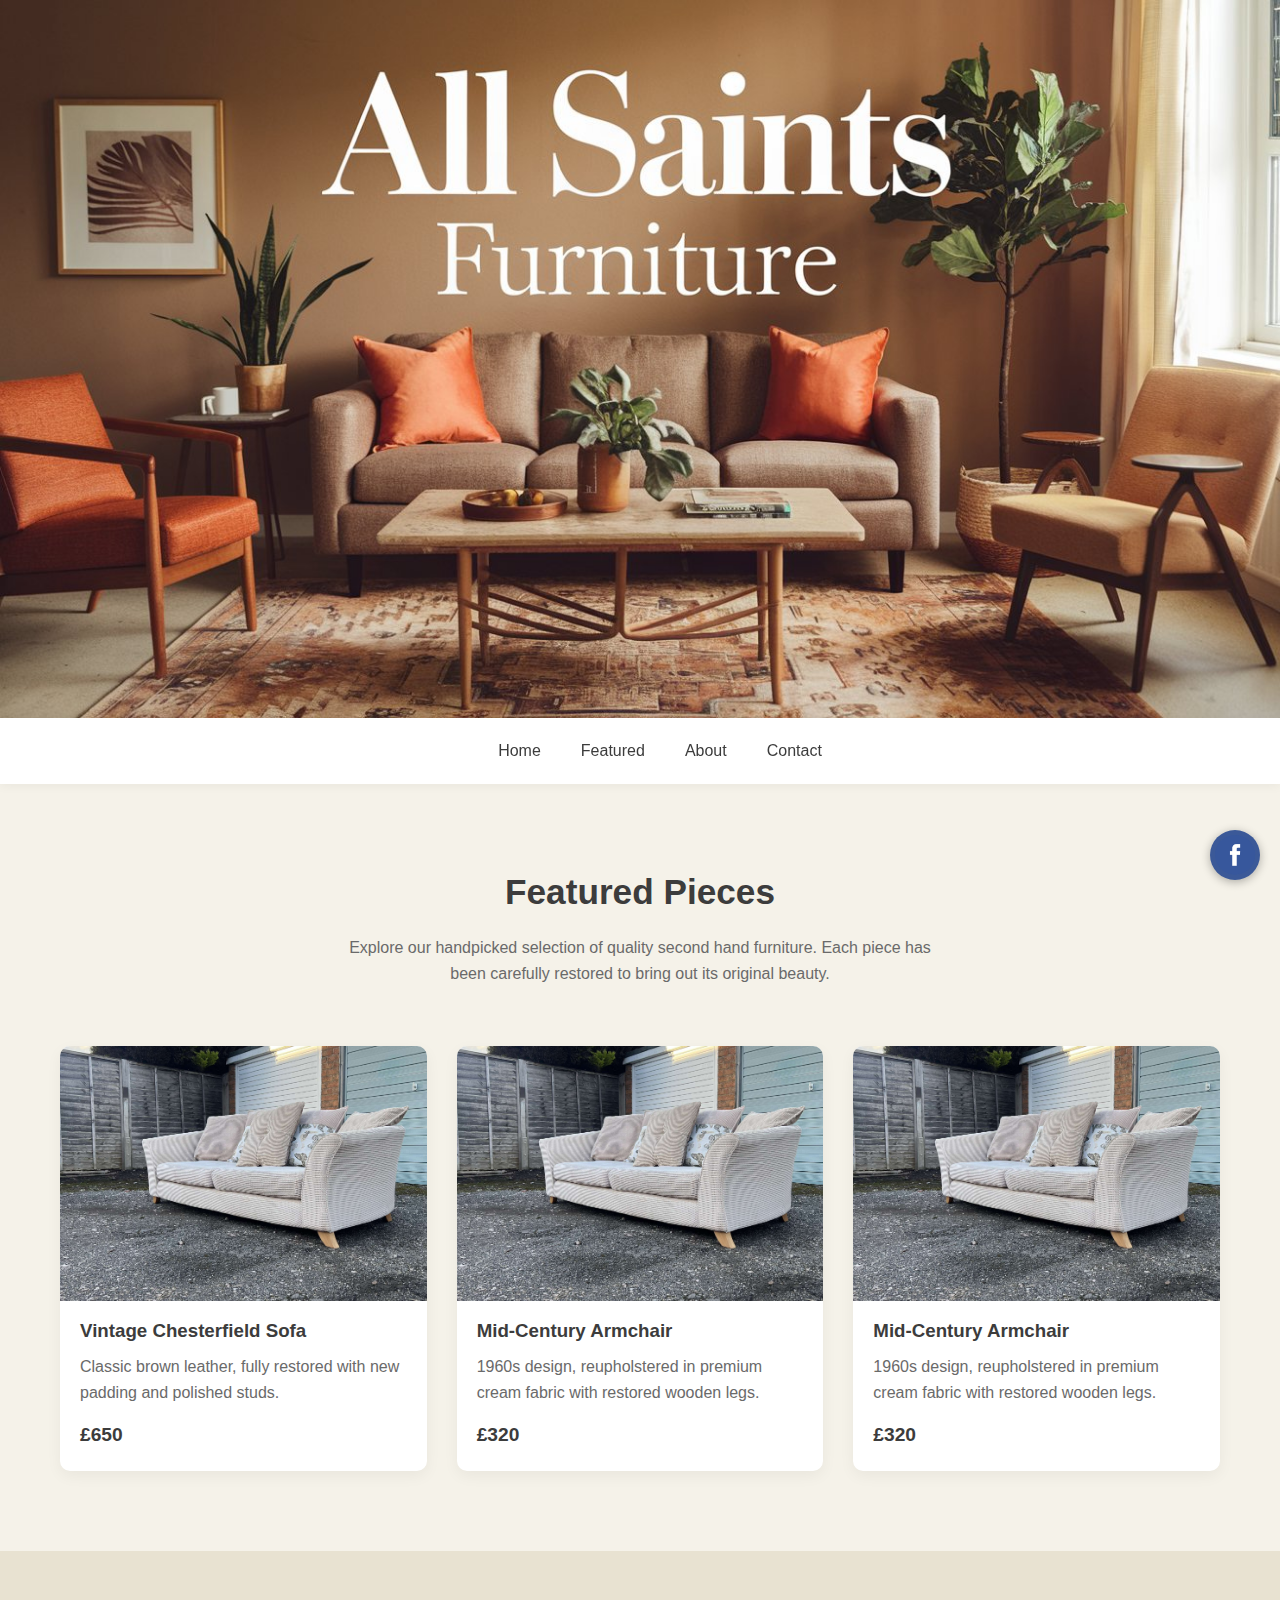
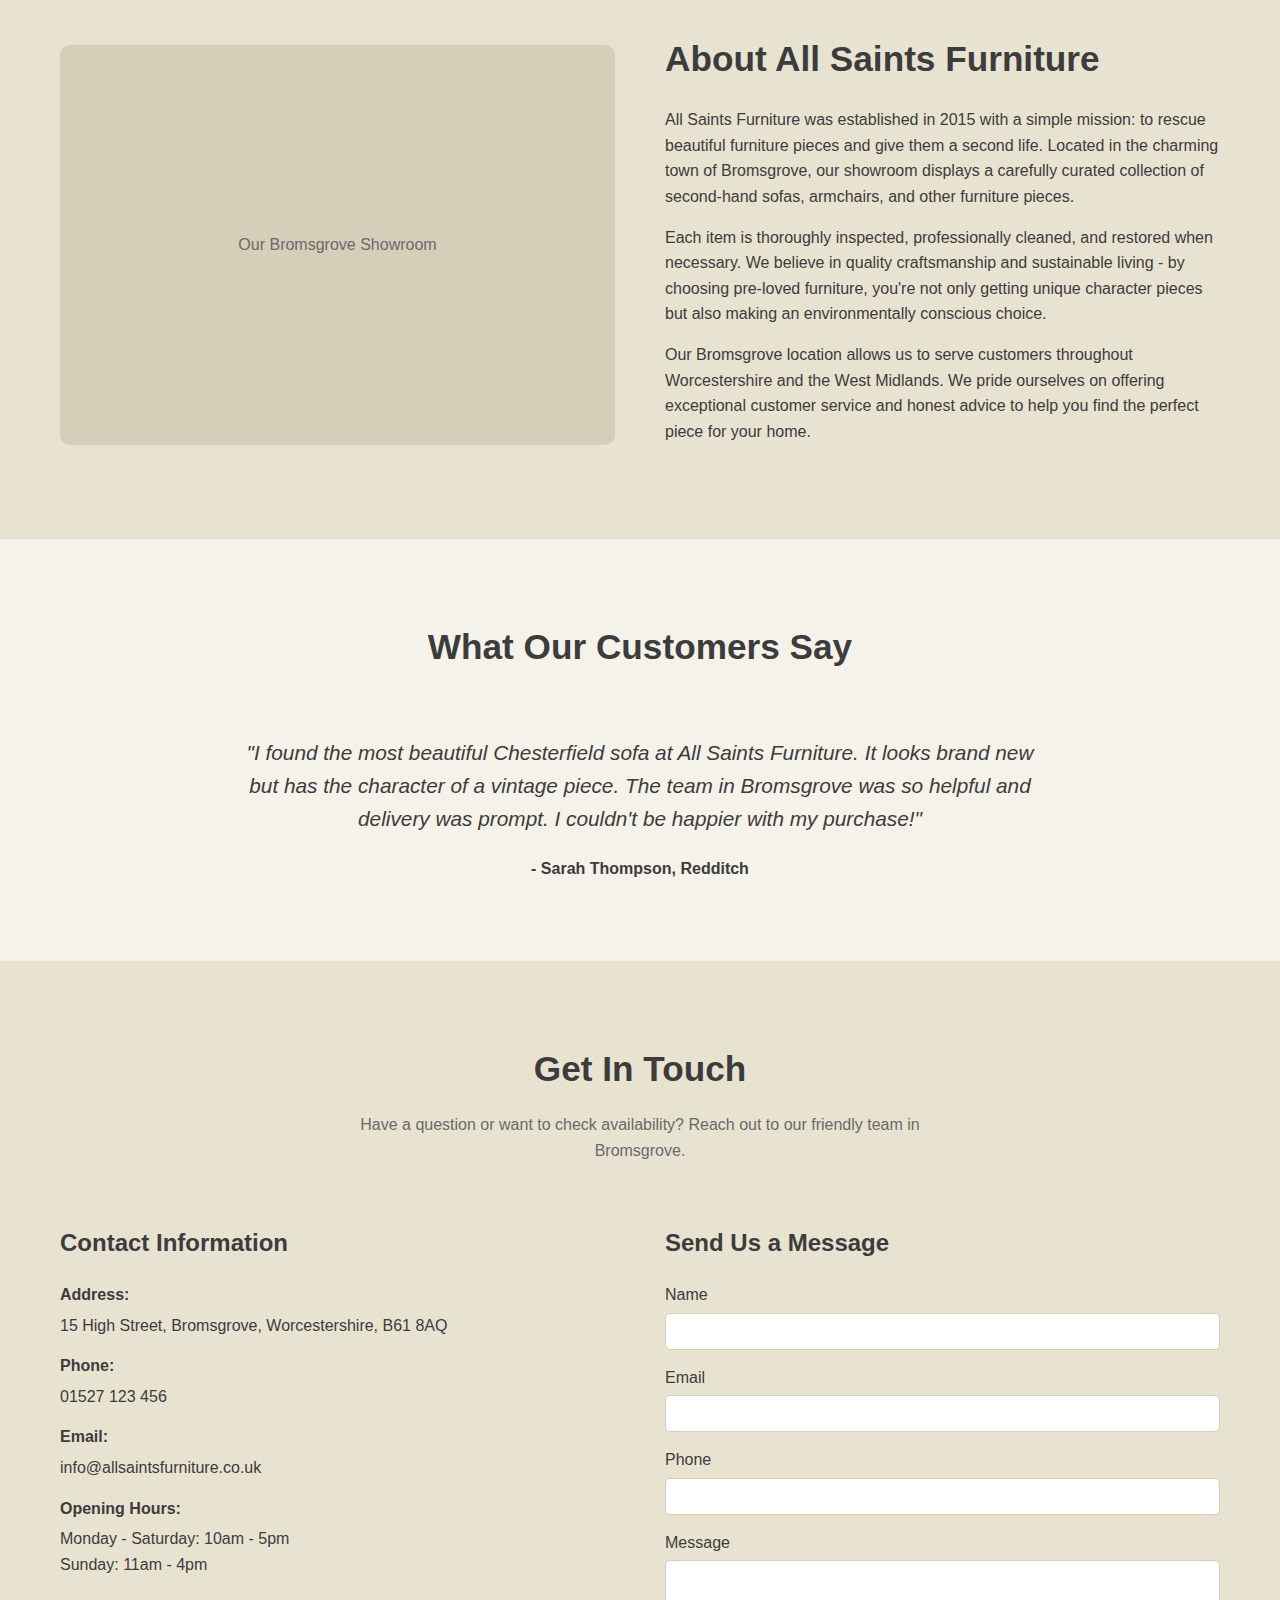
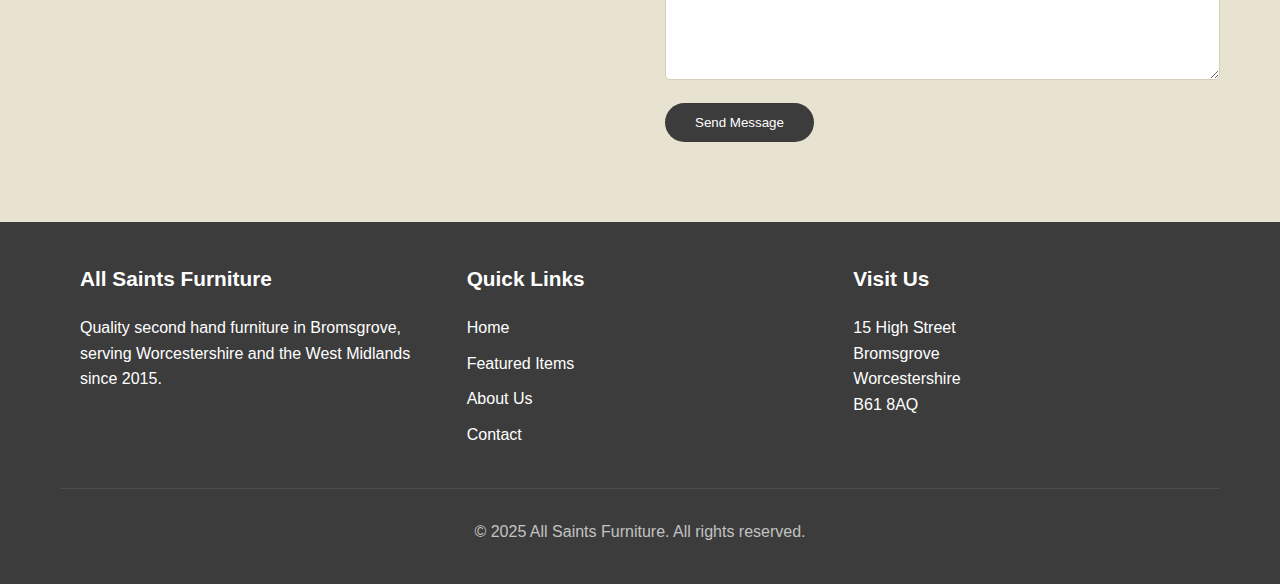
==== index.html @ 5c36962d "Add files via upload" ====
<!DOCTYPE html>
<html lang="en">
<head>
  <meta charset="UTF-8" />
  <meta name="viewport" content="width=device-width, initial-scale=1.0" />
  <title>All Saints Furniture - Quality Second Hand Furniture in Bromsgrove</title>
  <style>
    /* ============ Global Styles ============ */
    :root {
      --primary-cream: #f5f2e9;
      --secondary-cream: #e8e2d1;
      --accent-cream: #d6ceb8;
      --text-dark: #3c3c3c;
      --text-medium: #6a6a6a;
      --success: #4CAF50;
      --error: #f44336;
    }
    * {
      margin: 0;
      padding: 0;
      box-sizing: border-box;
      font-family: 'Segoe UI', Tahoma, Geneva, Verdana, sans-serif;
    }
    body {
      background-color: var(--primary-cream);
      color: var(--text-dark);
      line-height: 1.6;
    }
    a {
      text-decoration: none;
      color: inherit;
    }
    /* ============ Header ============ */
    header {
      background-color: white;
      box-shadow: 0 2px 10px rgba(0, 0, 0, 0.05);
      position: sticky;
      top: 0;
      z-index: 100;
    }
    .container {
      max-width: 1200px;
      margin: 0 auto;
      padding: 0 20px;
    }
    .nav-container {
        display: flex;
        align-items: center;
        justify-content: center;
        padding: 20px 0;
    }

    .logo {
      font-size: 1.8rem;
      font-weight: 600;
    }
    .logo span {
      color: var(--text-medium);
    }
    nav ul {
      display: flex;
      list-style: none;
    }
    nav ul li {
      margin-left: 40px;
      font-weight: 500;
    }
    nav ul li a:hover {
      color: var(--text-medium);
    }
    /* ============ Hero Section ============ */
    .hero {
      background-color: var(--secondary-cream);
      /* padding: 100px 0; */
      text-align: center;
    }
    .hero h1 {
      font-size: 2.8rem;
      margin-bottom: 20px;
    }
    .hero p {
      font-size: 1.2rem;
      color: var(--text-medium);
      max-width: 700px;
      margin: 0 auto 30px;
    }
    .cta-button {
      display: inline-block;
      background-color: var(--text-dark);
      color: white;
      padding: 12px 30px;
      border-radius: 30px;
      font-weight: 500;
      transition: all 0.3s ease;
      border: none;
      cursor: pointer;
    }
    .cta-button:hover {
      background-color: var(--text-medium);
      transform: translateY(-2px);
    }
    /* ============ Section ============ */
    .section {
      padding: 80px 0;
    }
    .section-title {
      text-align: center;
      margin-bottom: 60px;
    }
    .section-title h2 {
      font-size: 2.2rem;
      margin-bottom: 15px;
    }
    .section-title p {
      color: var(--text-medium);
      max-width: 600px;
      margin: 0 auto;
    }
    /* ============ Featured Section ============ */
    .furniture-grid {
      display: grid;
      grid-template-columns: repeat(auto-fill, minmax(300px, 1fr));
      gap: 30px;
    }
    .furniture-card {
      background-color: white;
      border-radius: 10px;
      overflow: hidden;
      box-shadow: 0 5px 15px rgba(0, 0, 0, 0.05);
      transition: transform 0.3s ease;
    }
    .furniture-card:hover {
      transform: translateY(-10px);
    }
    .furniture-img {
      height: 250px;
      background-color: var(--accent-cream);
      display: flex;
      align-items: center;
      justify-content: center;
      color: var(--text-medium);
      font-size: 1.1rem;
    }
    .furniture-info {
      padding: 20px;
    }
    .furniture-info h3 {
      margin-bottom: 8px;
    }
    .furniture-info p {
      color: var(--text-medium);
      margin-bottom: 15px;
    }
    .price {
      font-weight: 600;
      font-size: 1.2rem;
    }
    /* ============ About Section ============ */
    .about {
      background-color: var(--secondary-cream);
    }
    .about-content {
      display: grid;
      grid-template-columns: 1fr 1fr;
      gap: 50px;
      align-items: center;
    }
    .about-image {
      height: 400px;
      background-color: var(--accent-cream);
      border-radius: 10px;
      display: flex;
      align-items: center;
      justify-content: center;
      color: var(--text-medium);
    }
    .about-text h2 {
      font-size: 2.2rem;
      margin-bottom: 20px;
    }
    .about-text p {
      margin-bottom: 15px;
      color: var(--text-dark);
    }
    /* ============ Testimonial Section ============ */
    .testimonial {
      text-align: center;
      max-width: 800px;
      margin: 0 auto;
    }
    .testimonial-text {
      font-size: 1.3rem;
      font-style: italic;
      margin-bottom: 20px;
    }
    .testimonial-author {
      font-weight: 600;
    }
    /* ============ Contact Section ============ */
    .contact {
      background-color: var(--secondary-cream);
    }
    .contact-flex {
      display: flex;
      justify-content: space-between;
      gap: 50px;
    }
    .contact-info,
    .contact-form {
      flex: 1;
    }
    .contact-info h3,
    .contact-form h3 {
      margin-bottom: 20px;
      font-size: 1.5rem;
    }
    .contact-detail {
      margin-bottom: 15px;
    }
    .contact-detail strong {
      display: block;
      margin-bottom: 5px;
    }
    .form-group {
      margin-bottom: 15px;
    }
    .form-group label {
      display: block;
      margin-bottom: 5px;
      font-weight: 500;
    }
    .form-group input,
    .form-group textarea {
      width: 100%;
      padding: 10px;
      border: 1px solid var(--accent-cream);
      border-radius: 5px;
      background-color: white;
    }
    .form-group textarea {
      height: 120px;
      resize: vertical;
    }
    /* ============ Form Notifications ============ */
    .form-message {
      padding: 10px;
      border-radius: 5px;
      margin-bottom: 15px;
      display: none;
    }
    .success-message {
      background-color: var(--success);
      color: white;
    }
    .error-message {
      background-color: var(--error);
      color: white;
    }
    /* ============ Footer ============ */
    footer {
      background-color: var(--text-dark);
      color: white;
      padding: 40px 0;
      text-align: center;
    }
    .footer-content {
      display: flex;
      justify-content: space-between;
      margin-bottom: 30px;
    }
    .footer-section {
      flex: 1;
      margin: 0 20px;
      text-align: left;
    }
    .footer-section h3 {
      margin-bottom: 20px;
      font-size: 1.3rem;
    }
    .footer-section ul {
      list-style: none;
    }
    .footer-section ul li {
      margin-bottom: 10px;
    }
    .copyright {
      border-top: 1px solid rgba(255, 255, 255, 0.1);
      padding-top: 30px;
      color: rgba(255, 255, 255, 0.7);
    }
    /* ============ Responsive Design ============ */
    @media (max-width: 768px) {
      .nav-container {
        flex-direction: column;
      }
      nav ul {
        display: flex; 
        flex-direction: row; /* or row if you still want them in one line */
        align-items: center;    /* centers li items horizontally */
        margin: 0; 
        padding: 0; 
        list-style: none;
      }
      nav ul li {
        margin: 0 15px;
      }
      .about-content {
        grid-template-columns: 1fr;
      }
      .contact-flex {
        flex-direction: column;
      }
      .footer-content {
        flex-direction: column;
      }
      .footer-section {
        margin-bottom: 30px;
      }
    }

/* Floating Facebook Icon */
.facebook-icon {
  position: fixed;
  bottom: 20px;
  right: 20px;
  width: 50px;
  height: 50px;
  background-color: #3b5998; /* Facebook blue */
  border-radius: 50%;
  display: flex;
  align-items: center;
  justify-content: center;
  z-index: 1000;
  box-shadow: 0 2px 10px rgba(0, 0, 0, 0.3);
}

.facebook-icon img {
  width: 100%;
  height: 100%;
}

  </style>

  <!-- 1) Include EmailJS SDK -->
  <script type="text/javascript" src="https://cdn.emailjs.com/dist/email.min.js"></script>
  <script type="text/javascript">
    (function(){
      // 2) Initialize EmailJS with your PUBLIC KEY
      emailjs.init("QKHY0MI9MmhJkX9bo");
    })();
  </script>
</head>
<body>
  <!-- Header -->


<!-- Banner Section -->
<section class="hero" id="home">
    <div class="banner-container">
      <!-- 1312x736 Banner Image -->
      <img 
        src="banner.png" 
        alt="All Saints Furniture Banner" 
        width="1312" 
        height="736" 
        style="max-width:100%; height:auto; display:block; margin:0 auto;" 
      />
    </div>
  </section>
  <header>
    <div class="container">
      <div class="nav-container">
        <div class="logo">
        </div>
        <nav>
          <ul>
            <li><a href="#home">Home</a></li>
            <li><a href="#featured">Featured</a></li>
            <li><a href="#about">About</a></li>
            <li><a href="#contact">Contact</a></li>
          </ul>
        </nav>
      </div>
    </div>
  </header>
  

  <!-- Featured Section -->
  <section class="section" id="featured">
    <div class="container">
      <div class="section-title">
        <h2>Featured Pieces</h2>
        <p>
          Explore our handpicked selection of quality second hand furniture.
          Each piece has been carefully restored to bring out its original
          beauty.
        </p>
      </div>
      <div class="furniture-grid">
        <!-- Example furniture cards (you can add more as needed) -->
        <div class="furniture-card">
          <div class="furniture-img"><a href="sofa1.html"><img src="1.png" alt="" width="130%" ></a></div>
          <div class="furniture-info">
            <a href="sofa1.html"><h3>Vintage Chesterfield Sofa</h3></a>
            <a href="sofa1.html"><p>Classic brown leather, fully restored with new padding and polished studs.</p></a>
            <span class="price">£650</span>
          </div>
        </div>
        <div class="furniture-card">
          <div class="furniture-img"><a href="sofa1.html"><img src="1.png" alt="" width="130%" ></a></div>
          <div class="furniture-info">
            <a href="sofa1.html"><h3>Mid-Century Armchair</h3></a>
            <a href="sofa1.html"><p>1960s design, reupholstered in premium cream fabric with restored wooden legs.</p></a>
            <span class="price">£320</span>
          </div>
        </div>
        <div class="furniture-card">
            <div class="furniture-img"><a href="sofa1.html"><img src="1.png" alt="" width="130%" ></a></div>
            <div class="furniture-info">
              <h3>Mid-Century Armchair</h3>
              <p>1960s design, reupholstered in premium cream fabric with restored wooden legs.</p>
              <span class="price">£320</span>
            </div>
          </div>

        <!-- ... more furniture items ... -->
      </div>
    </div>
  </section>

  <!-- About Section -->
  <section class="section about" id="about">
    <div class="container">
      <div class="about-content">
        <div class="about-image">
          Our Bromsgrove Showroom
        </div>
        <div class="about-text">
          <h2>About All Saints Furniture</h2>
          <p>
            All Saints Furniture was established in 2015 with a simple mission:
            to rescue beautiful furniture pieces and give them a second life.
            Located in the charming town of Bromsgrove, our showroom displays a
            carefully curated collection of second-hand sofas, armchairs, and
            other furniture pieces.
          </p>
          <p>
            Each item is thoroughly inspected, professionally cleaned, and
            restored when necessary. We believe in quality craftsmanship and
            sustainable living - by choosing pre-loved furniture, you're not
            only getting unique character pieces but also making an
            environmentally conscious choice.
          </p>
          <p>
            Our Bromsgrove location allows us to serve customers throughout
            Worcestershire and the West Midlands. We pride ourselves on offering
            exceptional customer service and honest advice to help you find the
            perfect piece for your home.
          </p>
        </div>
      </div>
    </div>
  </section>

  <!-- Testimonial Section -->
  <section class="section">
    <div class="container">
      <div class="section-title">
        <h2>What Our Customers Say</h2>
      </div>
      <div class="testimonial">
        <p class="testimonial-text">
          "I found the most beautiful Chesterfield sofa at All Saints Furniture.
          It looks brand new but has the character of a vintage piece. The team
          in Bromsgrove was so helpful and delivery was prompt. I couldn't be
          happier with my purchase!"
        </p>
        <p class="testimonial-author">- Sarah Thompson, Redditch</p>
      </div>
    </div>
  </section>

  <!-- Contact Section -->
  <section class="section contact" id="contact">
    <div class="container">
      <div class="section-title">
        <h2>Get In Touch</h2>
        <p>
          Have a question or want to check availability? Reach out to our
          friendly team in Bromsgrove.
        </p>
      </div>
      <div class="contact-flex">
        <!-- Contact Info -->
        <div class="contact-info">
          <h3>Contact Information</h3>
          <div class="contact-detail">
            <strong>Address:</strong>
            15 High Street, Bromsgrove, Worcestershire, B61 8AQ
          </div>
          <div class="contact-detail">
            <strong>Phone:</strong>
            01527 123 456
          </div>
          <div class="contact-detail">
            <strong>Email:</strong>
            info@allsaintsfurniture.co.uk
          </div>
          <div class="contact-detail">
            <strong>Opening Hours:</strong>
            Monday - Saturday: 10am - 5pm<br />
            Sunday: 11am - 4pm
          </div>
        </div>

        <!-- Contact Form -->
        <div class="contact-form">
          <h3>Send Us a Message</h3>
          <div id="success-message" class="form-message success-message">
            Your message has been sent successfully! We'll get back to you soon.
          </div>
          <div id="error-message" class="form-message error-message">
            There was a problem sending your message. Please try again later.
          </div>

          <!-- 3) Our EmailJS Form -->
          <form id="contact-form">
            <div class="form-group">
              <label for="from_name">Name</label>
              <input type="text" id="from_name" name="from_name" required />
            </div>
            <div class="form-group">
              <label for="reply_to">Email</label>
              <input type="email" id="reply_to" name="reply_to" required />
            </div>
            <div class="form-group">
              <label for="phone">Phone</label>
              <input type="tel" id="phone" name="phone" />
            </div>
            <div class="form-group">
              <label for="message">Message</label>
              <textarea id="message" name="message" required></textarea>
            </div>
            <button type="submit" class="cta-button">Send Message</button>
          </form>
        </div>
      </div>
    </div>
  </section>

  <!-- Footer -->
  <footer>
    <div class="container">
      <div class="footer-content">
        <div class="footer-section">
          <h3>All Saints Furniture</h3>
          <p>
            Quality second hand furniture in Bromsgrove, serving Worcestershire
            and the West Midlands since 2015.
          </p>
        </div>
        <div class="footer-section">
          <h3>Quick Links</h3>
          <ul>
            <li><a href="#home">Home</a></li>
            <li><a href="#featured">Featured Items</a></li>
            <li><a href="#about">About Us</a></li>
            <li><a href="#contact">Contact</a></li>
          </ul>
        </div>
        <div class="footer-section">
          <h3>Visit Us</h3>
          <p>
            15 High Street<br />
            Bromsgrove<br />
            Worcestershire<br />
            B61 8AQ
          </p>
        </div>
      </div>
      <div class="copyright">
        <p>&copy; 2025 All Saints Furniture. All rights reserved.</p>
      </div>
    </div>
  </footer>

  <!-- 4) JavaScript to handle form submission with EmailJS -->
  <script>
    document.getElementById('contact-form').addEventListener('submit', function(event) {
      event.preventDefault();

      // 5) Use your actual Service ID, Template ID, and the form element (this)
      emailjs.sendForm('service_565936a', 'template_guws2pd ', this)
        .then(function(response) {
          console.log('SUCCESS!', response.status, response.text);
          // Show success message
          document.getElementById('success-message').style.display = 'block';
          document.getElementById('error-message').style.display = 'none';
          // Reset the form
          document.getElementById('contact-form').reset();
          // Hide the success message after 5 seconds
          setTimeout(function() {
            document.getElementById('success-message').style.display = 'none';
          }, 5000);
        }, function(error) {
          console.log('FAILED...', error);
          // Show error message
          document.getElementById('error-message').style.display = 'block';
          document.getElementById('success-message').style.display = 'none';
          // Hide the error message after 5 seconds
          setTimeout(function() {
            document.getElementById('error-message').style.display = 'none';
          }, 5000);
        });
    });
  </script>
<!-- Floating Facebook Icon -->
<a href="https://www.facebook.com/profile.php?id=100090859661130" target="_blank" class="facebook-icon">
    <img src="facebook.png" alt="Facebook" />
  </a>
  
</body>
</html>
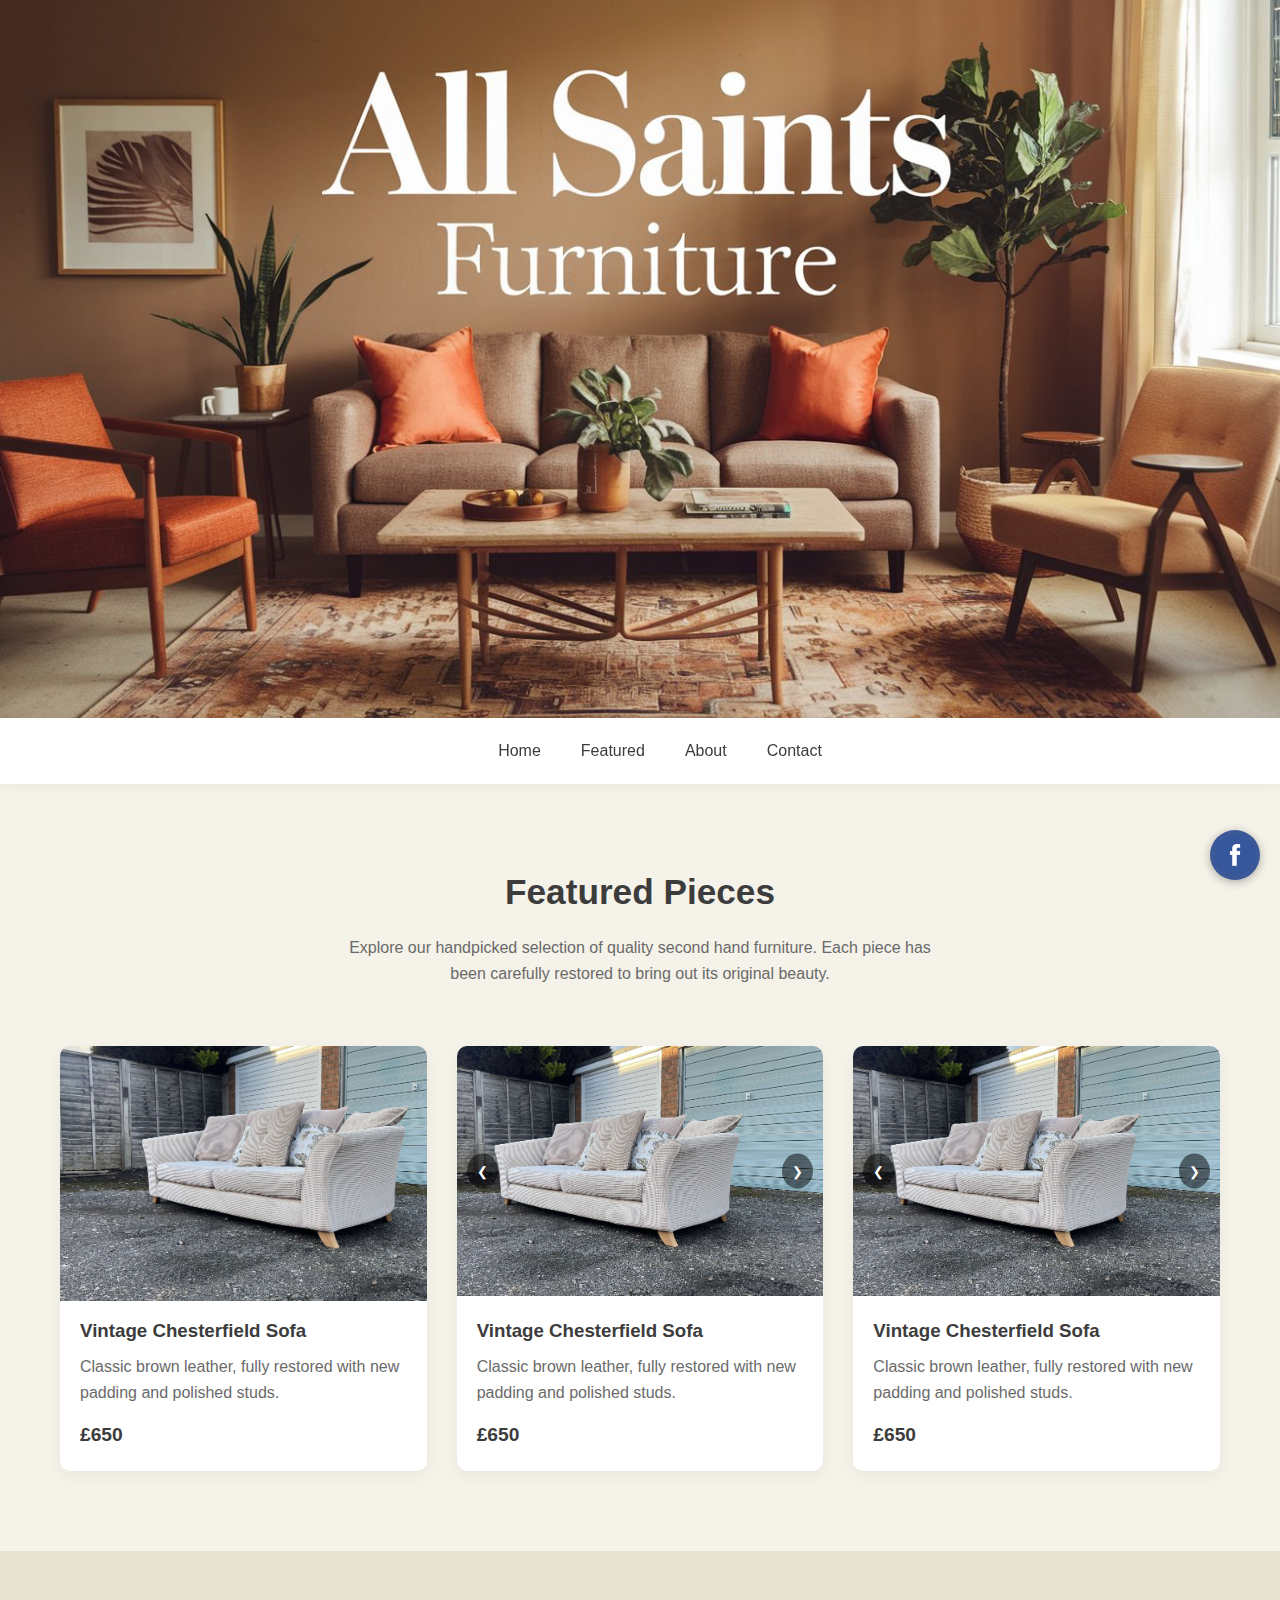
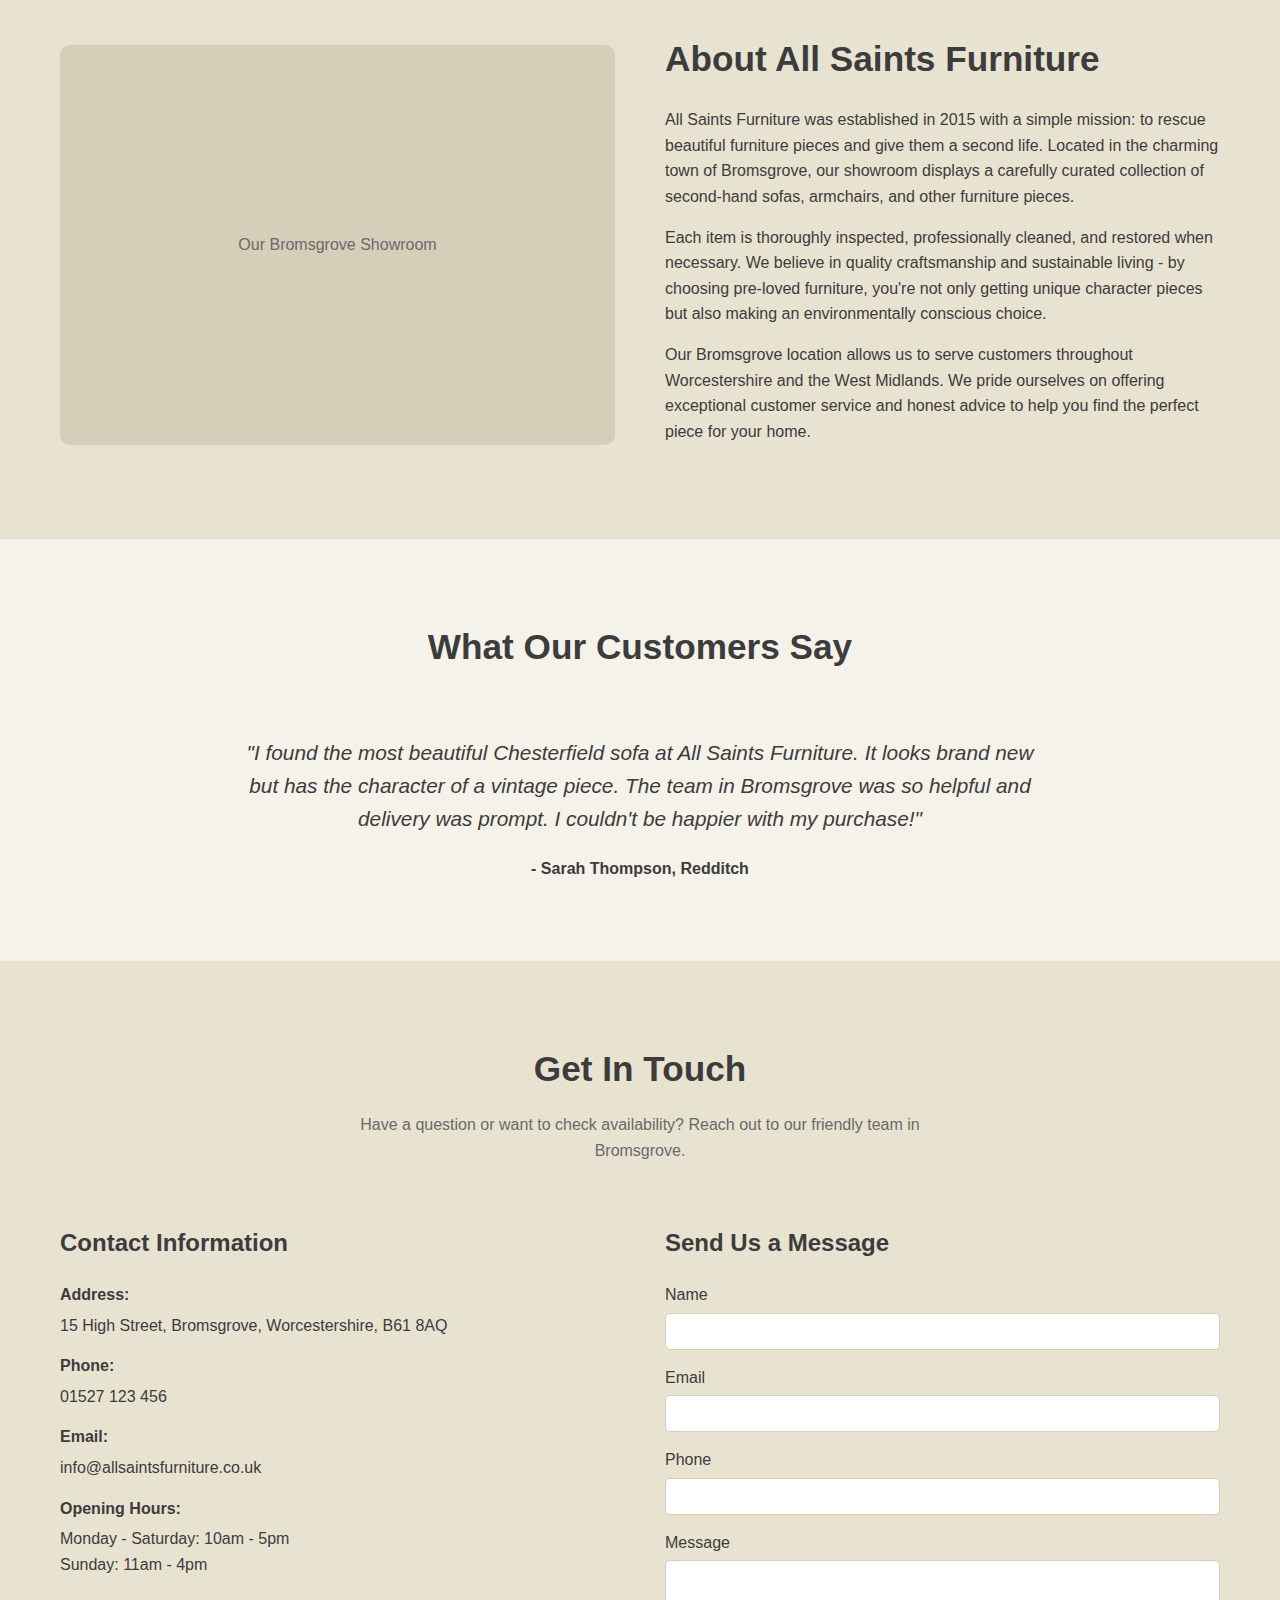
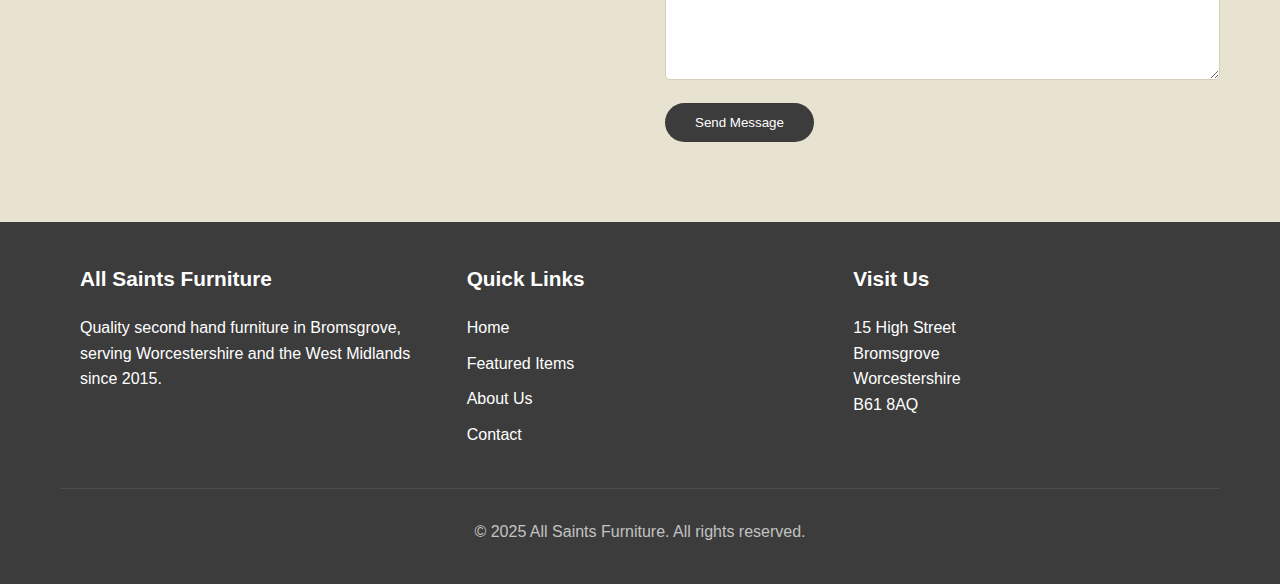
==== commit ac498be2: "Add files via upload" ====
--- a/index.html
+++ b/index.html
@@ -338,6 +338,49 @@
   width: 100%;
   height: 100%;
 }
+
+/* Slider container */
+.slider {
+  position: relative;
+  overflow: hidden;
+  height: 250px; /* same height as before */
+}
+
+/* Container for all slides */
+.slides {
+  display: flex;
+  transition: transform 0.5s ease;
+  height: 100%;
+}
+
+/* Each slide */
+.slides img {
+  min-width: 100%;
+  object-fit: cover;
+}
+
+/* Navigation buttons */
+.prev,
+.next {
+  position: absolute;
+  top: 50%;
+  transform: translateY(-50%);
+  background-color: rgba(0, 0, 0, 0.5);
+  color: white;
+  border: none;
+  padding: 10px;
+  cursor: pointer;
+  border-radius: 50%;
+}
+
+.prev {
+  left: 10px;
+}
+
+.next {
+  right: 10px;
+}
+
 
   </style>
 
@@ -406,22 +449,40 @@
             <span class="price">£650</span>
           </div>
         </div>
+
         <div class="furniture-card">
-          <div class="furniture-img"><a href="sofa1.html"><img src="1.png" alt="" width="130%" ></a></div>
-          <div class="furniture-info">
-            <a href="sofa1.html"><h3>Mid-Century Armchair</h3></a>
-            <a href="sofa1.html"><p>1960s design, reupholstered in premium cream fabric with restored wooden legs.</p></a>
-            <span class="price">£320</span>
-          </div>
-        </div>
+            <div class="slider">
+              <div class="slides">
+                <img src="1.png" alt="Vintage Chesterfield Sofa - Front View">
+                <img src="1.png" alt="Vintage Chesterfield Sofa - Side View">
+                <img src="1.png" alt="Vintage Chesterfield Sofa - Detail View">
+              </div>
+              <button class="prev">&#10094;</button>
+              <button class="next">&#10095;</button>
+            </div>
+            <div class="furniture-info">
+              <a href="sofa1.html"><h3>Vintage Chesterfield Sofa</h3></a>
+              <a href="sofa1.html"><p>Classic brown leather, fully restored with new padding and polished studs.</p></a>
+              <span class="price">£650</span>
+            </div>
+        </div>
+
         <div class="furniture-card">
-            <div class="furniture-img"><a href="sofa1.html"><img src="1.png" alt="" width="130%" ></a></div>
+            <div class="slider">
+              <div class="slides">
+                <img src="1.png" alt="Vintage Chesterfield Sofa - Front View">
+                <img src="1.png" alt="Vintage Chesterfield Sofa - Side View">
+                <img src="1.png" alt="Vintage Chesterfield Sofa - Detail View">
+              </div>
+              <button class="prev">&#10094;</button>
+              <button class="next">&#10095;</button>
+            </div>
             <div class="furniture-info">
-              <h3>Mid-Century Armchair</h3>
-              <p>1960s design, reupholstered in premium cream fabric with restored wooden legs.</p>
-              <span class="price">£320</span>
+              <a href="sofa1.html"><h3>Vintage Chesterfield Sofa</h3></a>
+              <a href="sofa1.html"><p>Classic brown leather, fully restored with new padding and polished studs.</p></a>
+              <span class="price">£650</span>
             </div>
-          </div>
+        </div>
 
         <!-- ... more furniture items ... -->
       </div>
@@ -586,6 +647,120 @@
 
   <!-- 4) JavaScript to handle form submission with EmailJS -->
   <script>
+document.addEventListener('DOMContentLoaded', function() {
+  const sliders = document.querySelectorAll('.slider');
+
+  sliders.forEach(slider => {
+    let currentSlide = 0;
+    let autoScrollInterval = null;
+    let startX = 0;
+    let isDragging = false;
+    const slides = slider.querySelector('.slides');
+    const totalSlides = slides.children.length;
+    const nextButton = slider.querySelector('.next');
+    const prevButton = slider.querySelector('.prev');
+
+    // Update the slide position with a smooth transition
+    function updateSlide() {
+      slides.style.transition = 'transform 0.5s ease';
+      slides.style.transform = `translateX(-${currentSlide * 100}%)`;
+    }
+
+    // Button controls
+    nextButton.addEventListener('click', () => {
+      currentSlide = (currentSlide + 1) % totalSlides;
+      updateSlide();
+    });
+
+    prevButton.addEventListener('click', () => {
+      currentSlide = (currentSlide - 1 + totalSlides) % totalSlides;
+      updateSlide();
+    });
+
+    // Auto-scroll functions (for desktop hover)
+    function startAutoScroll() {
+      if (!autoScrollInterval) {
+        autoScrollInterval = setInterval(() => {
+          currentSlide = (currentSlide + 1) % totalSlides;
+          updateSlide();
+        }, 2500);
+      }
+    }
+
+    function stopAutoScroll() {
+      if (autoScrollInterval) {
+        clearInterval(autoScrollInterval);
+        autoScrollInterval = null;
+      }
+    }
+
+    // Desktop auto-scroll triggers
+    slider.addEventListener('mouseenter', startAutoScroll);
+    slider.addEventListener('mouseleave', stopAutoScroll);
+
+    // Touch events for mobile dragging
+    slider.addEventListener('touchstart', (e) => {
+      startX = e.touches[0].clientX;
+      isDragging = true;
+      slides.style.transition = 'none'; // disable transition during drag
+      stopAutoScroll(); // stop auto-scroll while dragging
+    });
+
+    slider.addEventListener('touchmove', (e) => {
+      if (!isDragging) return;
+      const currentX = e.touches[0].clientX;
+      const deltaX = currentX - startX;
+      // Move the slides relative to the current slide and drag distance
+      slides.style.transform = `translateX(calc(-${currentSlide * 100}% + ${deltaX}px))`;
+    });
+
+    slider.addEventListener('touchend', (e) => {
+      if (!isDragging) return;
+      const endX = e.changedTouches[0].clientX;
+      const deltaX = endX - startX;
+      const swipeThreshold = 50; // minimum pixels needed to swipe
+
+      if (deltaX > swipeThreshold) {
+        // Swipe right: go to previous slide
+        currentSlide = (currentSlide - 1 + totalSlides) % totalSlides;
+      } else if (deltaX < -swipeThreshold) {
+        // Swipe left: go to next slide
+        currentSlide = (currentSlide + 1) % totalSlides;
+      }
+      // Re-enable the transition and update to the chosen slide
+      slides.style.transition = 'transform 0.5s ease';
+      updateSlide();
+      isDragging = false;
+    });
+
+    slider.addEventListener('touchcancel', (e) => {
+      // In case of cancellation, simply snap back to the current slide
+      slides.style.transition = 'transform 0.5s ease';
+      updateSlide();
+      isDragging = false;
+    });
+  });
+});
+
+      // Stop auto-scroll when mouse leaves or touch ends
+      function stopAutoScroll() {
+        if (autoScrollInterval) {
+          clearInterval(autoScrollInterval);
+          autoScrollInterval = null;
+        }
+      }
+
+      // For desktop devices
+      slider.addEventListener('mouseenter', startAutoScroll);
+      slider.addEventListener('mouseleave', stopAutoScroll);
+
+      // For touch devices (mobile)
+      slider.addEventListener('touchstart', startAutoScroll);
+      slider.addEventListener('touchend', stopAutoScroll);
+      slider.addEventListener('touchcancel', stopAutoScroll);
+
+
+
     document.getElementById('contact-form').addEventListener('submit', function(event) {
       event.preventDefault();
 
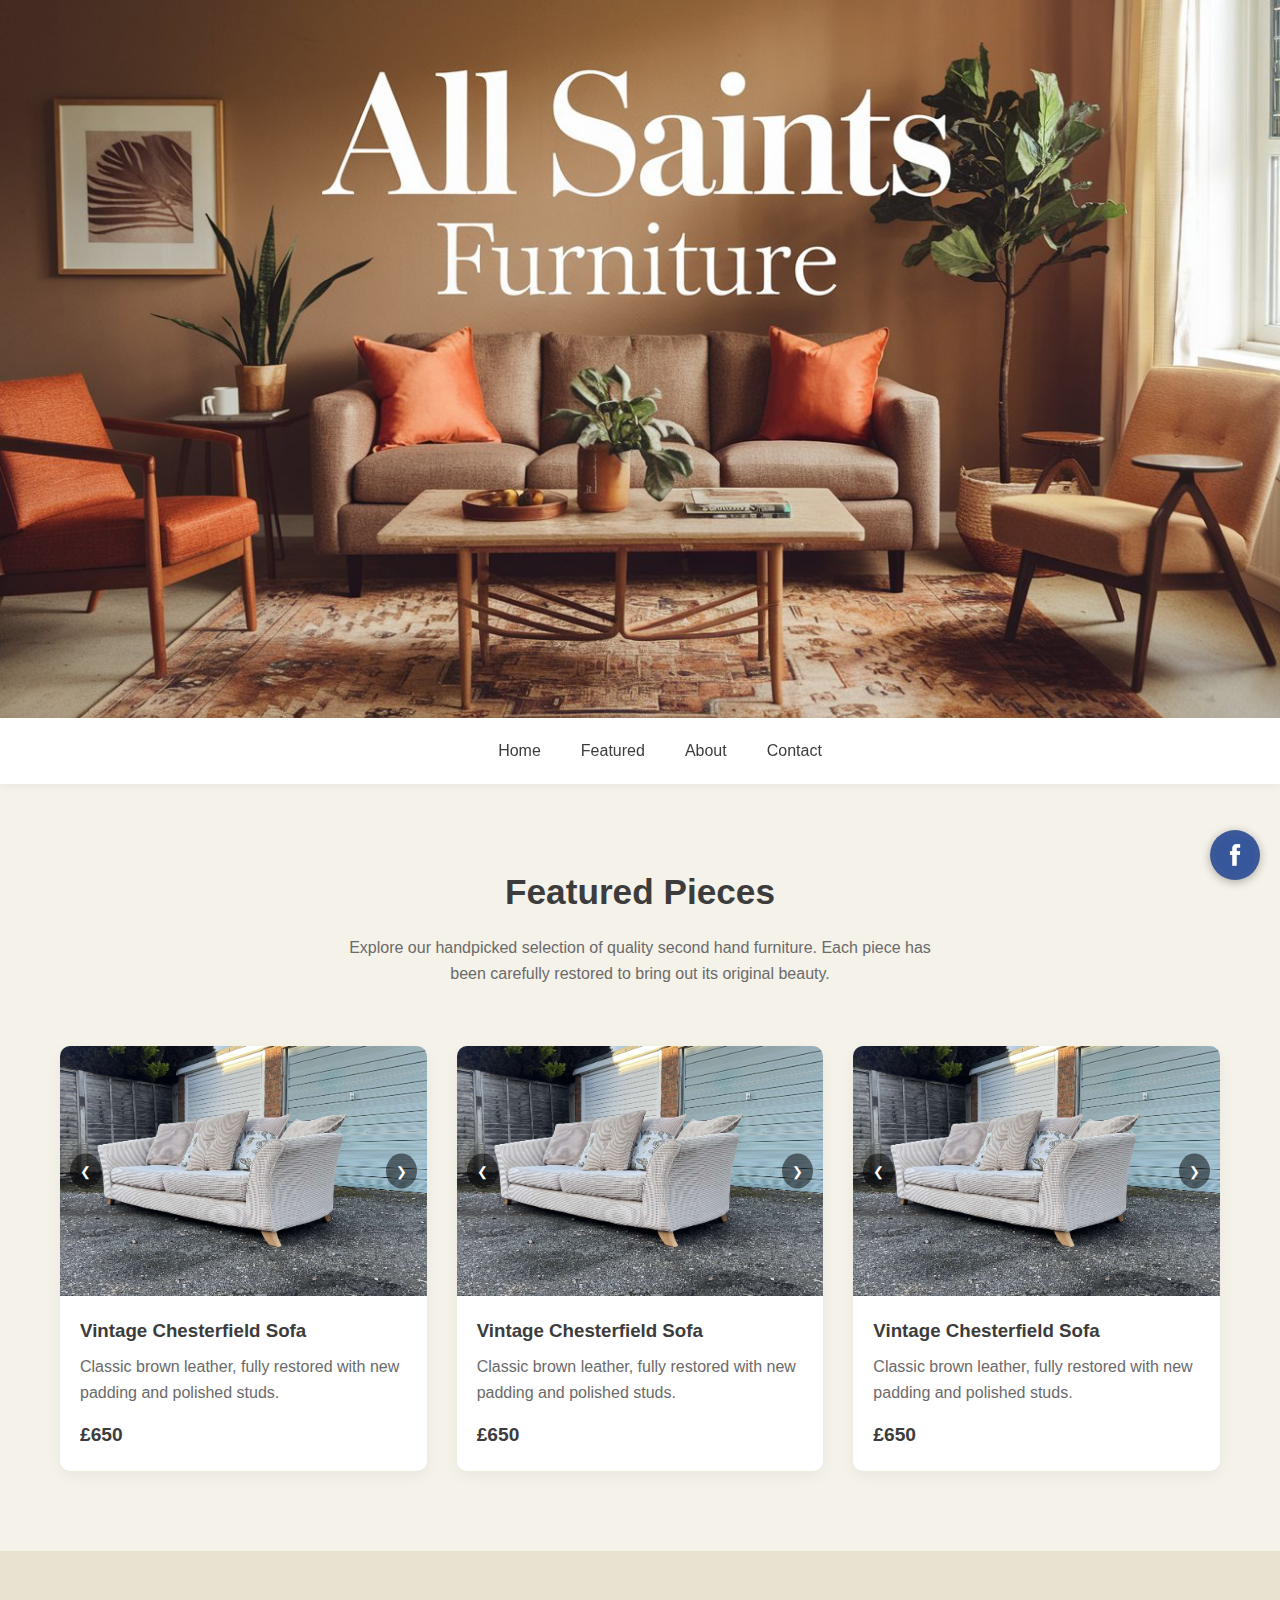
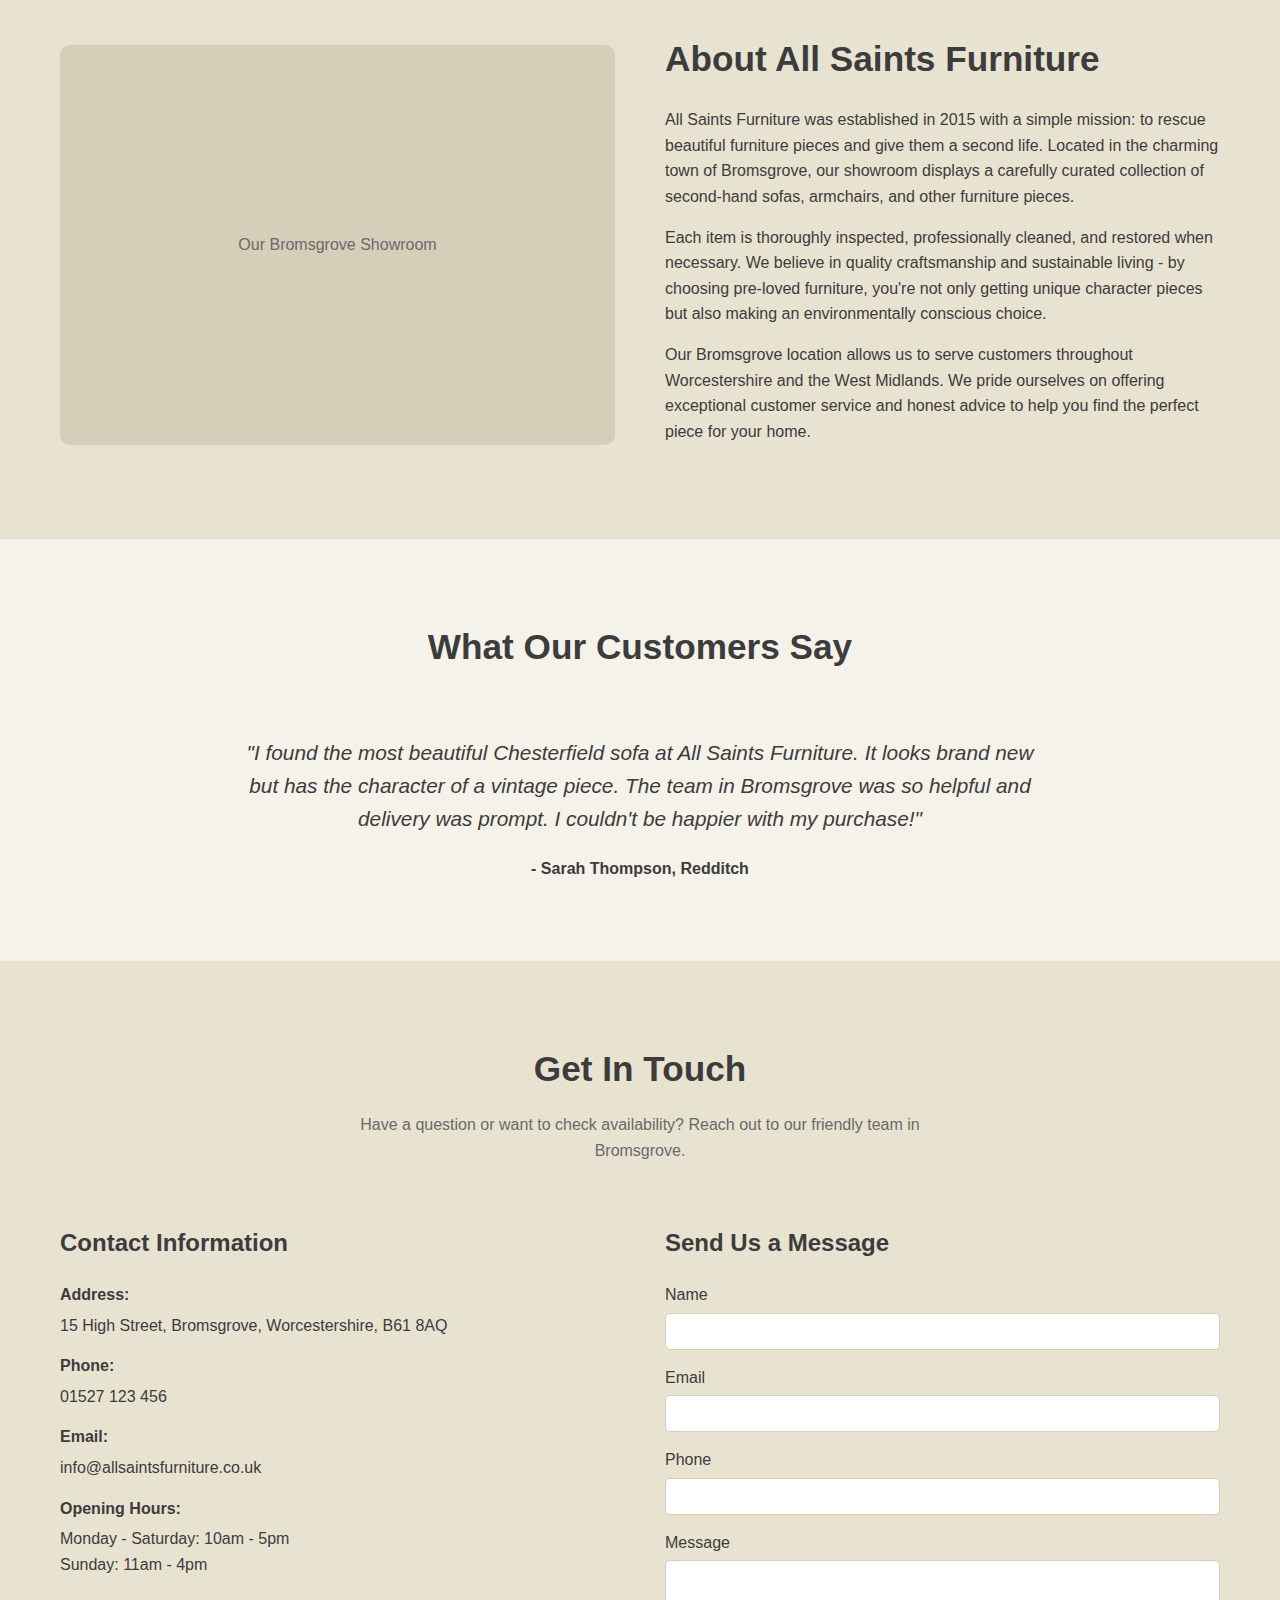
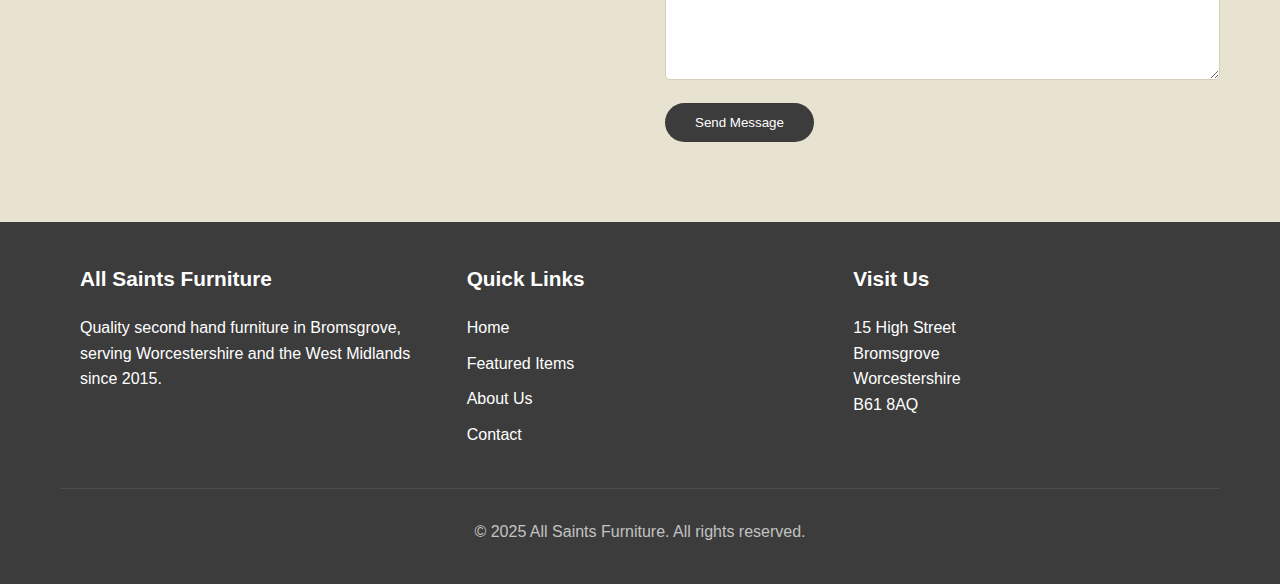
==== commit 64f1a294: "Add files via upload" ====
--- a/index.html
+++ b/index.html
@@ -440,16 +440,6 @@
         </p>
       </div>
       <div class="furniture-grid">
-        <!-- Example furniture cards (you can add more as needed) -->
-        <div class="furniture-card">
-          <div class="furniture-img"><a href="sofa1.html"><img src="1.png" alt="" width="130%" ></a></div>
-          <div class="furniture-info">
-            <a href="sofa1.html"><h3>Vintage Chesterfield Sofa</h3></a>
-            <a href="sofa1.html"><p>Classic brown leather, fully restored with new padding and polished studs.</p></a>
-            <span class="price">£650</span>
-          </div>
-        </div>
-
         <div class="furniture-card">
             <div class="slider">
               <div class="slides">
@@ -483,6 +473,25 @@
               <span class="price">£650</span>
             </div>
         </div>
+
+        <div class="furniture-card">
+            <div class="slider">
+              <div class="slides">
+                <img src="1.png" alt="Vintage Chesterfield Sofa - Front View">
+                <img src="1.png" alt="Vintage Chesterfield Sofa - Side View">
+                <img src="1.png" alt="Vintage Chesterfield Sofa - Detail View">
+              </div>
+              <button class="prev">&#10094;</button>
+              <button class="next">&#10095;</button>
+            </div>
+            <div class="furniture-info">
+              <a href="sofa1.html"><h3>Vintage Chesterfield Sofa</h3></a>
+              <a href="sofa1.html"><p>Classic brown leather, fully restored with new padding and polished studs.</p></a>
+              <span class="price">£650</span>
+            </div>
+        </div>
+
+        
 
         <!-- ... more furniture items ... -->
       </div>
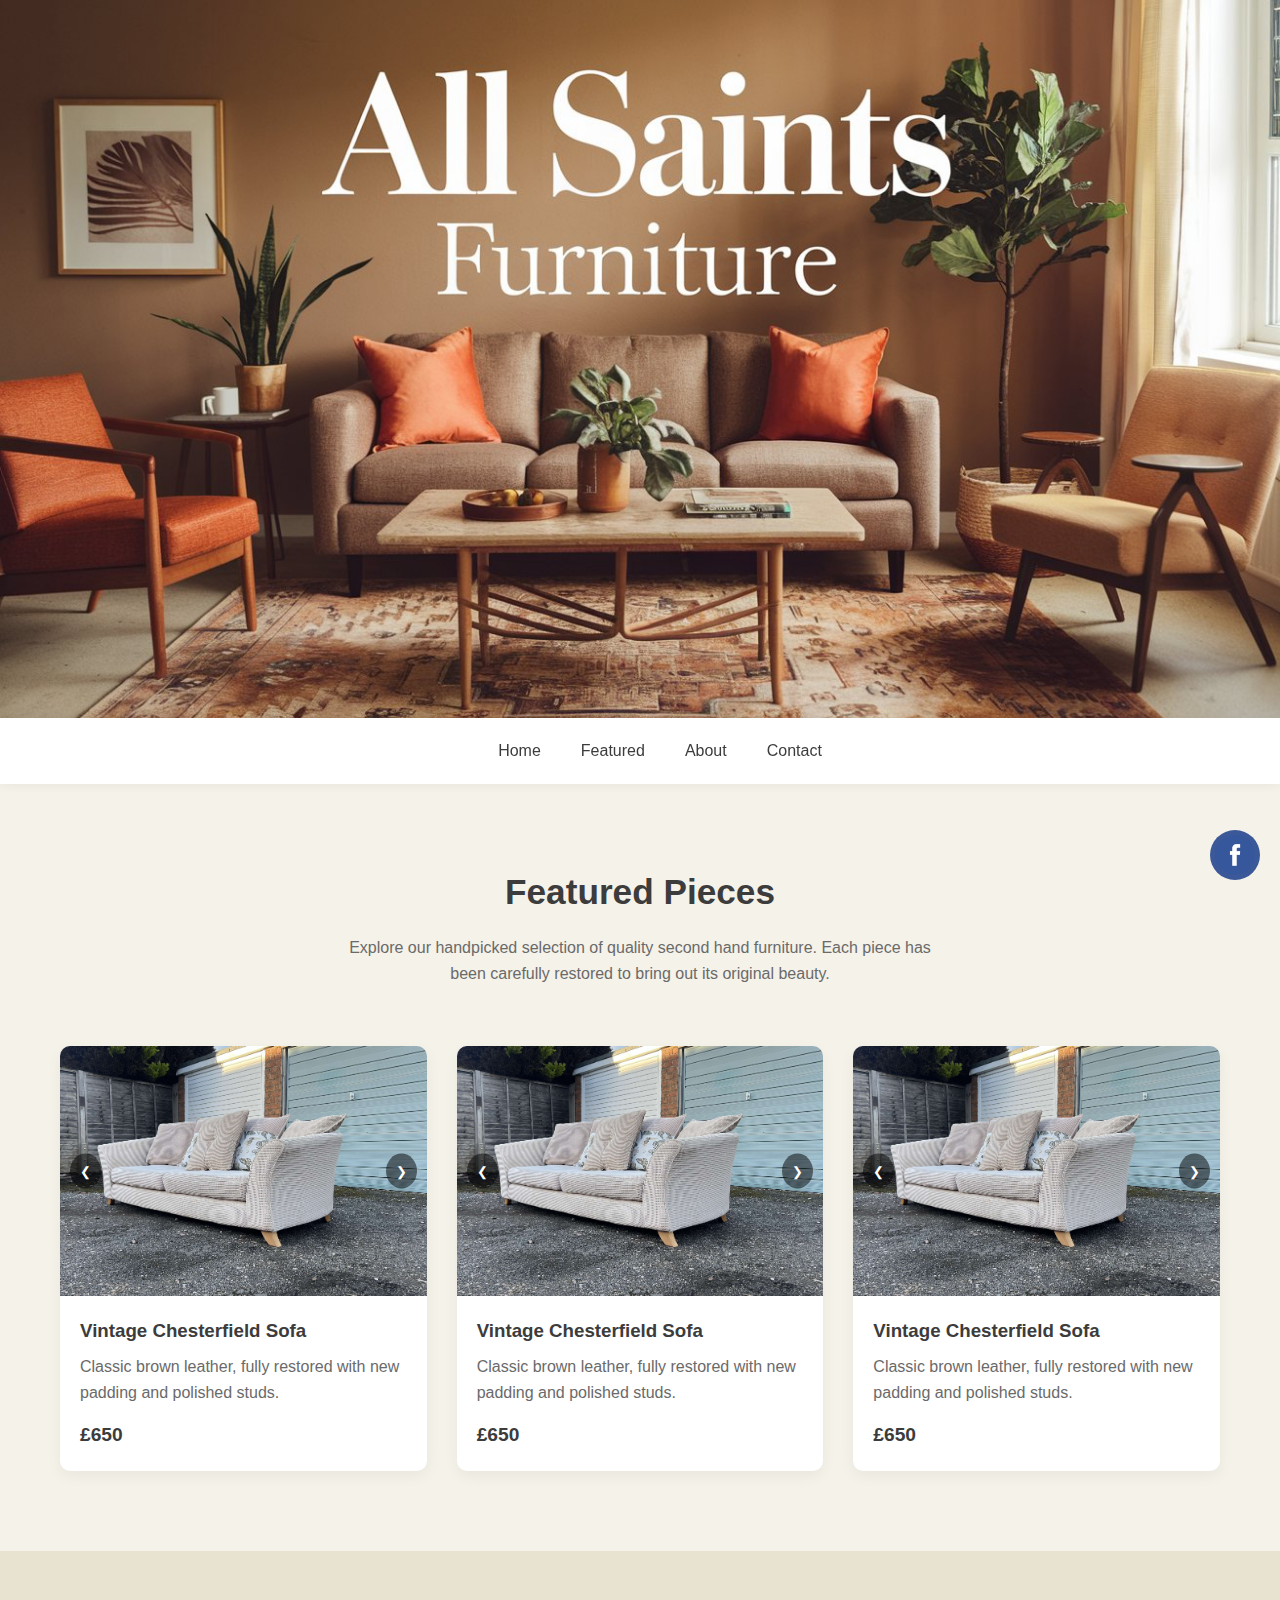
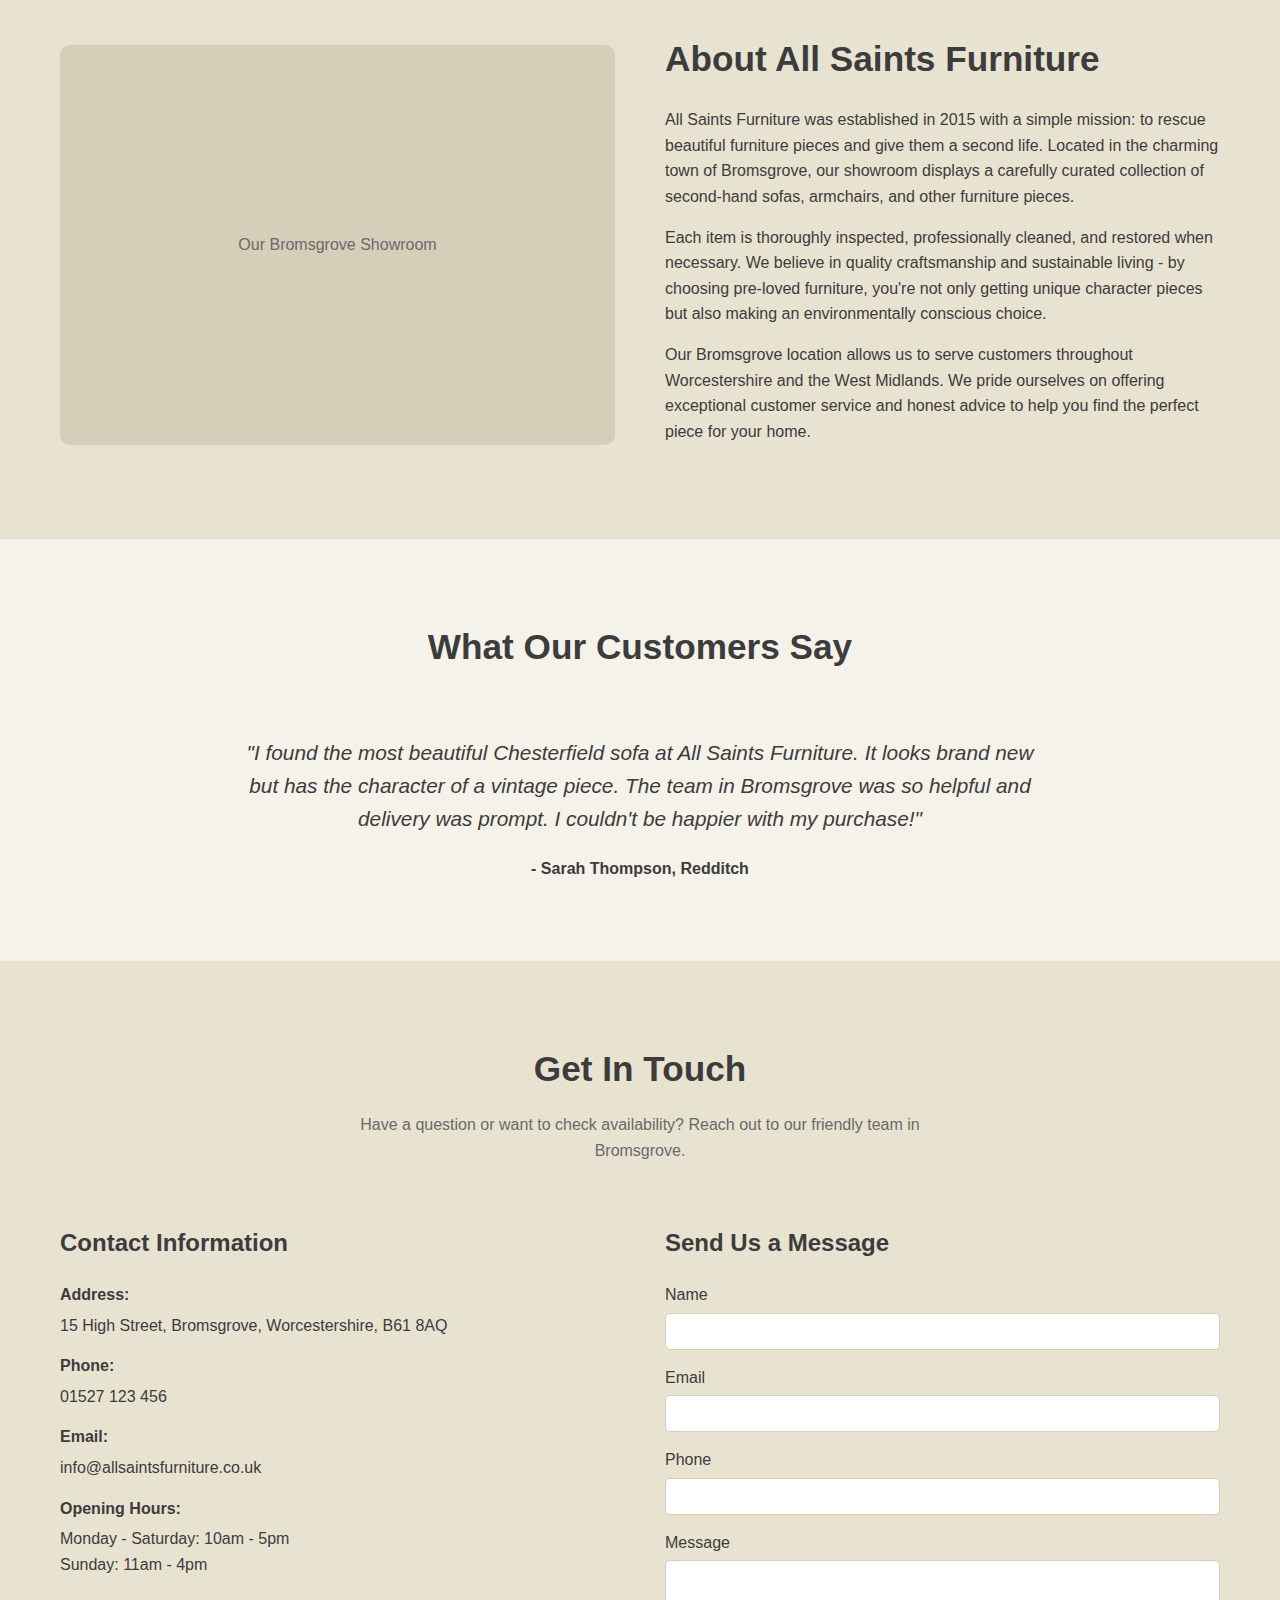
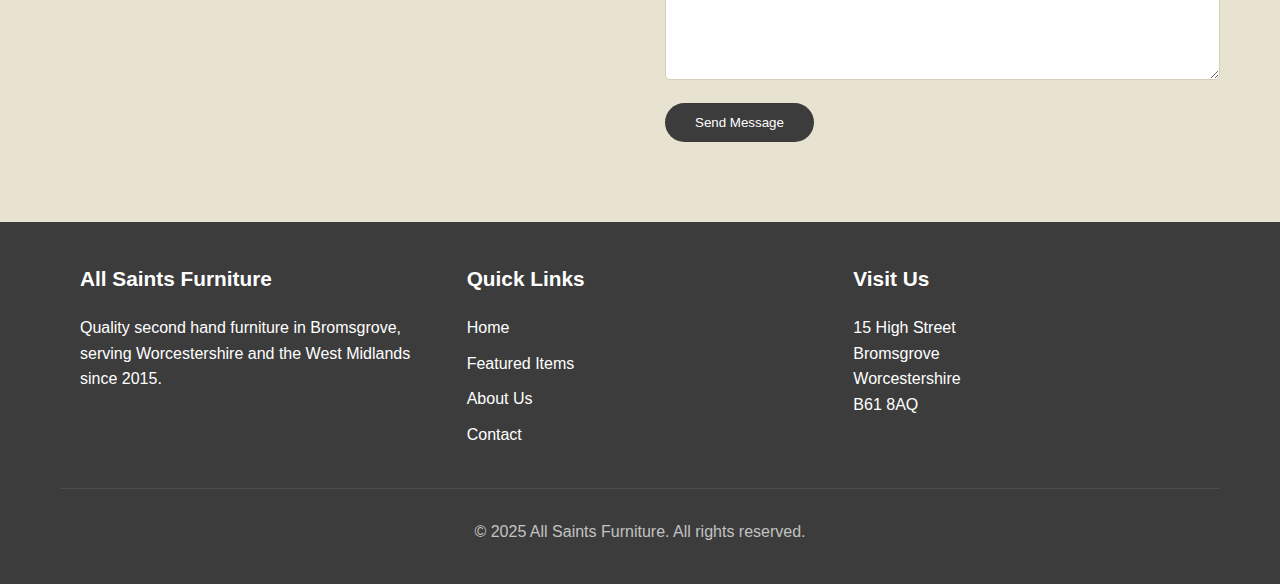
==== commit 381bfe82: "Add files via upload" ====
--- a/index.html
+++ b/index.html
@@ -318,26 +318,57 @@
       }
     }
 
-/* Floating Facebook Icon */
+    @keyframes shakeGlow {
+  0% {
+    transform: translate(0);
+    box-shadow: 0 0 5px rgba(59, 89, 152, 0);
+  }
+  5% {
+    transform: translate(-3px, 3px);
+    box-shadow: 0 0 15px rgba(59, 89, 152, 0.7);
+  }
+  10% {
+    transform: translate(3px, -3px);
+    box-shadow: 0 0 25px rgba(59, 89, 152, 1);
+  }
+  15% {
+    transform: translate(-3px, 3px);
+    box-shadow: 0 0 15px rgba(59, 89, 152, 0.7);
+  }
+  20% {
+    transform: translate(0);
+    box-shadow: 0 0 5px rgba(59, 89, 152, 0);
+  }
+  100% {
+    transform: translate(0);
+    box-shadow: 0 0 5px rgba(59, 89, 152, 0);
+  }
+}
+
 .facebook-icon {
   position: fixed;
   bottom: 20px;
   right: 20px;
   width: 50px;
   height: 50px;
-  background-color: #3b5998; /* Facebook blue */
+  background-color: #3b5998;
   border-radius: 50%;
   display: flex;
   align-items: center;
   justify-content: center;
   z-index: 1000;
-  box-shadow: 0 2px 10px rgba(0, 0, 0, 0.3);
+  box-shadow: 0 0 5px rgba(59, 89, 152, 0);
+  animation: shakeGlow 10s infinite;
 }
+
+
 
 .facebook-icon img {
   width: 100%;
   height: 100%;
 }
+
+
 
 /* Slider container */
 .slider {
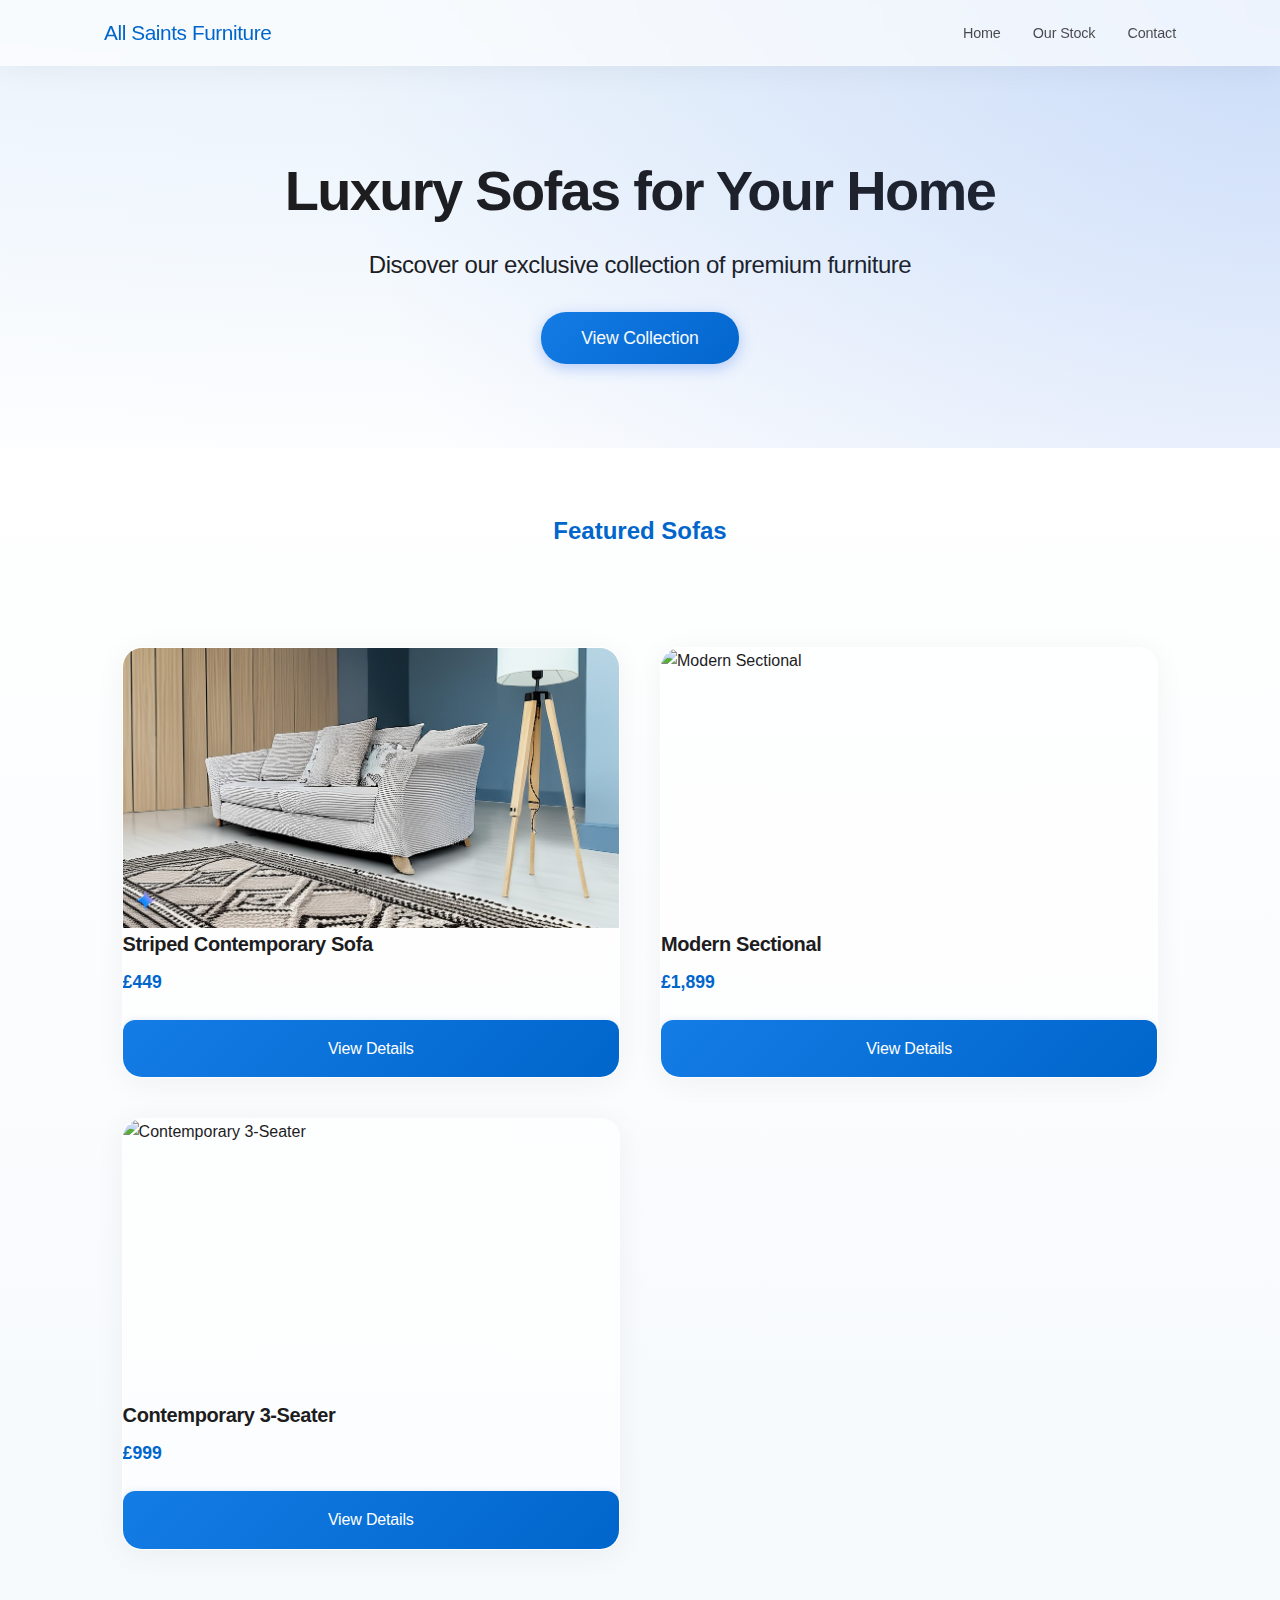
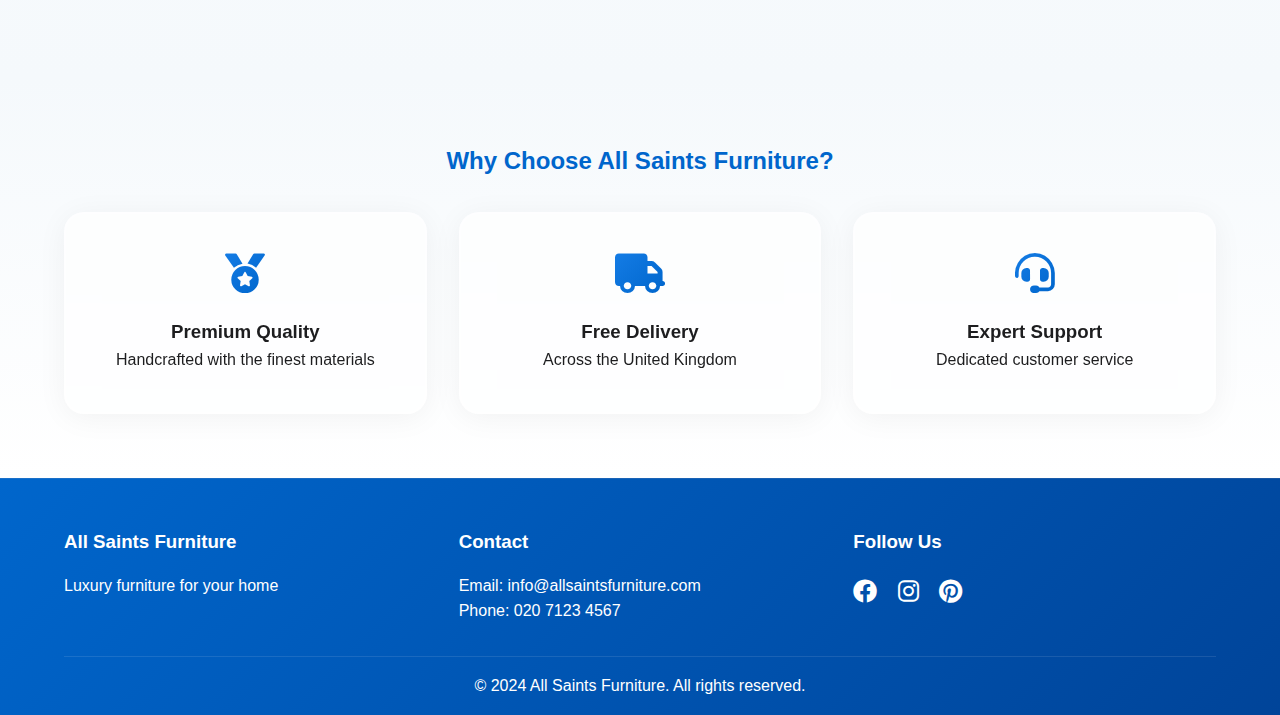
==== commit 63cd7de7: "Add files via upload" ====
--- a/index.html
+++ b/index.html
@@ -1,838 +1,107 @@
 <!DOCTYPE html>
 <html lang="en">
 <head>
-  <meta charset="UTF-8" />
-  <meta name="viewport" content="width=device-width, initial-scale=1.0" />
-  <title>All Saints Furniture - Quality Second Hand Furniture in Bromsgrove</title>
-  <style>
-    /* ============ Global Styles ============ */
-    :root {
-      --primary-cream: #f5f2e9;
-      --secondary-cream: #e8e2d1;
-      --accent-cream: #d6ceb8;
-      --text-dark: #3c3c3c;
-      --text-medium: #6a6a6a;
-      --success: #4CAF50;
-      --error: #f44336;
-    }
-    * {
-      margin: 0;
-      padding: 0;
-      box-sizing: border-box;
-      font-family: 'Segoe UI', Tahoma, Geneva, Verdana, sans-serif;
-    }
-    body {
-      background-color: var(--primary-cream);
-      color: var(--text-dark);
-      line-height: 1.6;
-    }
-    a {
-      text-decoration: none;
-      color: inherit;
-    }
-    /* ============ Header ============ */
-    header {
-      background-color: white;
-      box-shadow: 0 2px 10px rgba(0, 0, 0, 0.05);
-      position: sticky;
-      top: 0;
-      z-index: 100;
-    }
-    .container {
-      max-width: 1200px;
-      margin: 0 auto;
-      padding: 0 20px;
-    }
-    .nav-container {
-        display: flex;
-        align-items: center;
-        justify-content: center;
-        padding: 20px 0;
-    }
-
-    .logo {
-      font-size: 1.8rem;
-      font-weight: 600;
-    }
-    .logo span {
-      color: var(--text-medium);
-    }
-    nav ul {
-      display: flex;
-      list-style: none;
-    }
-    nav ul li {
-      margin-left: 40px;
-      font-weight: 500;
-    }
-    nav ul li a:hover {
-      color: var(--text-medium);
-    }
-    /* ============ Hero Section ============ */
-    .hero {
-      background-color: var(--secondary-cream);
-      /* padding: 100px 0; */
-      text-align: center;
-    }
-    .hero h1 {
-      font-size: 2.8rem;
-      margin-bottom: 20px;
-    }
-    .hero p {
-      font-size: 1.2rem;
-      color: var(--text-medium);
-      max-width: 700px;
-      margin: 0 auto 30px;
-    }
-    .cta-button {
-      display: inline-block;
-      background-color: var(--text-dark);
-      color: white;
-      padding: 12px 30px;
-      border-radius: 30px;
-      font-weight: 500;
-      transition: all 0.3s ease;
-      border: none;
-      cursor: pointer;
-    }
-    .cta-button:hover {
-      background-color: var(--text-medium);
-      transform: translateY(-2px);
-    }
-    /* ============ Section ============ */
-    .section {
-      padding: 80px 0;
-    }
-    .section-title {
-      text-align: center;
-      margin-bottom: 60px;
-    }
-    .section-title h2 {
-      font-size: 2.2rem;
-      margin-bottom: 15px;
-    }
-    .section-title p {
-      color: var(--text-medium);
-      max-width: 600px;
-      margin: 0 auto;
-    }
-    /* ============ Featured Section ============ */
-    .furniture-grid {
-      display: grid;
-      grid-template-columns: repeat(auto-fill, minmax(300px, 1fr));
-      gap: 30px;
-    }
-    .furniture-card {
-      background-color: white;
-      border-radius: 10px;
-      overflow: hidden;
-      box-shadow: 0 5px 15px rgba(0, 0, 0, 0.05);
-      transition: transform 0.3s ease;
-    }
-    .furniture-card:hover {
-      transform: translateY(-10px);
-    }
-    .furniture-img {
-      height: 250px;
-      background-color: var(--accent-cream);
-      display: flex;
-      align-items: center;
-      justify-content: center;
-      color: var(--text-medium);
-      font-size: 1.1rem;
-    }
-    .furniture-info {
-      padding: 20px;
-    }
-    .furniture-info h3 {
-      margin-bottom: 8px;
-    }
-    .furniture-info p {
-      color: var(--text-medium);
-      margin-bottom: 15px;
-    }
-    .price {
-      font-weight: 600;
-      font-size: 1.2rem;
-    }
-    /* ============ About Section ============ */
-    .about {
-      background-color: var(--secondary-cream);
-    }
-    .about-content {
-      display: grid;
-      grid-template-columns: 1fr 1fr;
-      gap: 50px;
-      align-items: center;
-    }
-    .about-image {
-      height: 400px;
-      background-color: var(--accent-cream);
-      border-radius: 10px;
-      display: flex;
-      align-items: center;
-      justify-content: center;
-      color: var(--text-medium);
-    }
-    .about-text h2 {
-      font-size: 2.2rem;
-      margin-bottom: 20px;
-    }
-    .about-text p {
-      margin-bottom: 15px;
-      color: var(--text-dark);
-    }
-    /* ============ Testimonial Section ============ */
-    .testimonial {
-      text-align: center;
-      max-width: 800px;
-      margin: 0 auto;
-    }
-    .testimonial-text {
-      font-size: 1.3rem;
-      font-style: italic;
-      margin-bottom: 20px;
-    }
-    .testimonial-author {
-      font-weight: 600;
-    }
-    /* ============ Contact Section ============ */
-    .contact {
-      background-color: var(--secondary-cream);
-    }
-    .contact-flex {
-      display: flex;
-      justify-content: space-between;
-      gap: 50px;
-    }
-    .contact-info,
-    .contact-form {
-      flex: 1;
-    }
-    .contact-info h3,
-    .contact-form h3 {
-      margin-bottom: 20px;
-      font-size: 1.5rem;
-    }
-    .contact-detail {
-      margin-bottom: 15px;
-    }
-    .contact-detail strong {
-      display: block;
-      margin-bottom: 5px;
-    }
-    .form-group {
-      margin-bottom: 15px;
-    }
-    .form-group label {
-      display: block;
-      margin-bottom: 5px;
-      font-weight: 500;
-    }
-    .form-group input,
-    .form-group textarea {
-      width: 100%;
-      padding: 10px;
-      border: 1px solid var(--accent-cream);
-      border-radius: 5px;
-      background-color: white;
-    }
-    .form-group textarea {
-      height: 120px;
-      resize: vertical;
-    }
-    /* ============ Form Notifications ============ */
-    .form-message {
-      padding: 10px;
-      border-radius: 5px;
-      margin-bottom: 15px;
-      display: none;
-    }
-    .success-message {
-      background-color: var(--success);
-      color: white;
-    }
-    .error-message {
-      background-color: var(--error);
-      color: white;
-    }
-    /* ============ Footer ============ */
-    footer {
-      background-color: var(--text-dark);
-      color: white;
-      padding: 40px 0;
-      text-align: center;
-    }
-    .footer-content {
-      display: flex;
-      justify-content: space-between;
-      margin-bottom: 30px;
-    }
-    .footer-section {
-      flex: 1;
-      margin: 0 20px;
-      text-align: left;
-    }
-    .footer-section h3 {
-      margin-bottom: 20px;
-      font-size: 1.3rem;
-    }
-    .footer-section ul {
-      list-style: none;
-    }
-    .footer-section ul li {
-      margin-bottom: 10px;
-    }
-    .copyright {
-      border-top: 1px solid rgba(255, 255, 255, 0.1);
-      padding-top: 30px;
-      color: rgba(255, 255, 255, 0.7);
-    }
-    /* ============ Responsive Design ============ */
-    @media (max-width: 768px) {
-      .nav-container {
-        flex-direction: column;
-      }
-      nav ul {
-        display: flex; 
-        flex-direction: row; /* or row if you still want them in one line */
-        align-items: center;    /* centers li items horizontally */
-        margin: 0; 
-        padding: 0; 
-        list-style: none;
-      }
-      nav ul li {
-        margin: 0 15px;
-      }
-      .about-content {
-        grid-template-columns: 1fr;
-      }
-      .contact-flex {
-        flex-direction: column;
-      }
-      .footer-content {
-        flex-direction: column;
-      }
-      .footer-section {
-        margin-bottom: 30px;
-      }
-    }
-
-    @keyframes shakeGlow {
-  0% {
-    transform: translate(0);
-    box-shadow: 0 0 5px rgba(59, 89, 152, 0);
-  }
-  5% {
-    transform: translate(-3px, 3px);
-    box-shadow: 0 0 15px rgba(59, 89, 152, 0.7);
-  }
-  10% {
-    transform: translate(3px, -3px);
-    box-shadow: 0 0 25px rgba(59, 89, 152, 1);
-  }
-  15% {
-    transform: translate(-3px, 3px);
-    box-shadow: 0 0 15px rgba(59, 89, 152, 0.7);
-  }
-  20% {
-    transform: translate(0);
-    box-shadow: 0 0 5px rgba(59, 89, 152, 0);
-  }
-  100% {
-    transform: translate(0);
-    box-shadow: 0 0 5px rgba(59, 89, 152, 0);
-  }
-}
-
-.facebook-icon {
-  position: fixed;
-  bottom: 20px;
-  right: 20px;
-  width: 50px;
-  height: 50px;
-  background-color: #3b5998;
-  border-radius: 50%;
-  display: flex;
-  align-items: center;
-  justify-content: center;
-  z-index: 1000;
-  box-shadow: 0 0 5px rgba(59, 89, 152, 0);
-  animation: shakeGlow 10s infinite;
-}
-
-
-
-.facebook-icon img {
-  width: 100%;
-  height: 100%;
-}
-
-
-
-/* Slider container */
-.slider {
-  position: relative;
-  overflow: hidden;
-  height: 250px; /* same height as before */
-}
-
-/* Container for all slides */
-.slides {
-  display: flex;
-  transition: transform 0.5s ease;
-  height: 100%;
-}
-
-/* Each slide */
-.slides img {
-  min-width: 100%;
-  object-fit: cover;
-}
-
-/* Navigation buttons */
-.prev,
-.next {
-  position: absolute;
-  top: 50%;
-  transform: translateY(-50%);
-  background-color: rgba(0, 0, 0, 0.5);
-  color: white;
-  border: none;
-  padding: 10px;
-  cursor: pointer;
-  border-radius: 50%;
-}
-
-.prev {
-  left: 10px;
-}
-
-.next {
-  right: 10px;
-}
-
-
-  </style>
-
-  <!-- 1) Include EmailJS SDK -->
-  <script type="text/javascript" src="https://cdn.emailjs.com/dist/email.min.js"></script>
-  <script type="text/javascript">
-    (function(){
-      // 2) Initialize EmailJS with your PUBLIC KEY
-      emailjs.init("QKHY0MI9MmhJkX9bo");
-    })();
-  </script>
+    <meta charset="UTF-8">
+    <meta name="viewport" content="width=device-width, initial-scale=1.0">
+    <title>All Saints Furniture - Luxury Sofas</title>
+    <link rel="stylesheet" href="styles.css">
+    <link rel="stylesheet" href="https://cdnjs.cloudflare.com/ajax/libs/font-awesome/6.0.0/css/all.min.css">
 </head>
 <body>
-  <!-- Header -->
+    <header>
+        <nav>
+            <div class="logo"><a href="index.html">All Saints Furniture</a></div>
+            <ul class="nav-links">
+                <li><a href="index.html" class="active">Home</a></li>
+                <li><a href="stock.html">Our Stock</a></li>
+                <li><a href="contact.html">Contact</a></li>
+            </ul>
+            <div class="burger">
+                <div class="line1"></div>
+                <div class="line2"></div>
+                <div class="line3"></div>
+            </div>
+        </nav>
+    </header>
 
+    <main>
+        <section class="hero">
+            <h1>Luxury Sofas for Your Home</h1>
+            <p>Discover our exclusive collection of premium furniture</p>
+            <a href="stock.html" class="cta-button">View Collection</a>
+        </section>
 
-<!-- Banner Section -->
-<section class="hero" id="home">
-    <div class="banner-container">
-      <!-- 1312x736 Banner Image -->
-      <img 
-        src="banner.png" 
-        alt="All Saints Furniture Banner" 
-        width="1312" 
-        height="736" 
-        style="max-width:100%; height:auto; display:block; margin:0 auto;" 
-      />
-    </div>
-  </section>
-  <header>
-    <div class="container">
-      <div class="nav-container">
-        <div class="logo">
-        </div>
-        <nav>
-          <ul>
-            <li><a href="#home">Home</a></li>
-            <li><a href="#featured">Featured</a></li>
-            <li><a href="#about">About</a></li>
-            <li><a href="#contact">Contact</a></li>
-          </ul>
-        </nav>
-      </div>
-    </div>
-  </header>
-  
+        <section class="featured-products">
+            <h2>Featured Sofas</h2>
+            <div class="product-grid">
+                <div class="product-card">
+                    <img src="images/white.jpg" alt="Striped Contemporary Sofa">
+                    <h3>Striped Contemporary Sofa</h3>
+                    <p>£449</p>
+                    <a href="products/white.html" class="view-button">View Details</a>
+                </div>
+                <div class="product-card">
+                    <img src="images/sofa2.jpg" alt="Modern Sectional">
+                    <h3>Modern Sectional</h3>
+                    <p>£1,899</p>
+                    <a href="products/sectional.html" class="view-button">View Details</a>
+                </div>
+                <div class="product-card">
+                    <img src="images/sofa3.jpg" alt="Contemporary 3-Seater">
+                    <h3>Contemporary 3-Seater</h3>
+                    <p>£999</p>
+                    <a href="products/contemporary.html" class="view-button">View Details</a>
+                </div>
+            </div>
+        </section>
 
-  <!-- Featured Section -->
-  <section class="section" id="featured">
-    <div class="container">
-      <div class="section-title">
-        <h2>Featured Pieces</h2>
-        <p>
-          Explore our handpicked selection of quality second hand furniture.
-          Each piece has been carefully restored to bring out its original
-          beauty.
-        </p>
-      </div>
-      <div class="furniture-grid">
-        <div class="furniture-card">
-            <div class="slider">
-              <div class="slides">
-                <img src="1.png" alt="Vintage Chesterfield Sofa - Front View">
-                <img src="1.png" alt="Vintage Chesterfield Sofa - Side View">
-                <img src="1.png" alt="Vintage Chesterfield Sofa - Detail View">
-              </div>
-              <button class="prev">&#10094;</button>
-              <button class="next">&#10095;</button>
+        <section class="about">
+            <h2>Why Choose All Saints Furniture?</h2>
+            <div class="features">
+                <div class="feature">
+                    <i class="fas fa-medal"></i>
+                    <h3>Premium Quality</h3>
+                    <p>Handcrafted with the finest materials</p>
+                </div>
+                <div class="feature">
+                    <i class="fas fa-truck"></i>
+                    <h3>Free Delivery</h3>
+                    <p>Across the United Kingdom</p>
+                </div>
+                <div class="feature">
+                    <i class="fas fa-headset"></i>
+                    <h3>Expert Support</h3>
+                    <p>Dedicated customer service</p>
+                </div>
             </div>
-            <div class="furniture-info">
-              <a href="sofa1.html"><h3>Vintage Chesterfield Sofa</h3></a>
-              <a href="sofa1.html"><p>Classic brown leather, fully restored with new padding and polished studs.</p></a>
-              <span class="price">£650</span>
+        </section>
+    </main>
+
+    <footer>
+        <div class="footer-content">
+            <div class="footer-section">
+                <h3>All Saints Furniture</h3>
+                <p>Luxury furniture for your home</p>
+            </div>
+            <div class="footer-section">
+                <h3>Contact</h3>
+                <p>Email: info@allsaintsfurniture.com</p>
+                <p>Phone: 020 7123 4567</p>
+            </div>
+            <div class="footer-section">
+                <h3>Follow Us</h3>
+                <div class="social-links">
+                    <a href="#"><i class="fab fa-facebook"></i></a>
+                    <a href="#"><i class="fab fa-instagram"></i></a>
+                    <a href="#"><i class="fab fa-pinterest"></i></a>
+                </div>
             </div>
         </div>
+        <div class="footer-bottom">
+            <p>&copy; 2024 All Saints Furniture. All rights reserved.</p>
+        </div>
+    </footer>
 
-        <div class="furniture-card">
-            <div class="slider">
-              <div class="slides">
-                <img src="1.png" alt="Vintage Chesterfield Sofa - Front View">
-                <img src="1.png" alt="Vintage Chesterfield Sofa - Side View">
-                <img src="1.png" alt="Vintage Chesterfield Sofa - Detail View">
-              </div>
-              <button class="prev">&#10094;</button>
-              <button class="next">&#10095;</button>
-            </div>
-            <div class="furniture-info">
-              <a href="sofa1.html"><h3>Vintage Chesterfield Sofa</h3></a>
-              <a href="sofa1.html"><p>Classic brown leather, fully restored with new padding and polished studs.</p></a>
-              <span class="price">£650</span>
-            </div>
-        </div>
-
-        <div class="furniture-card">
-            <div class="slider">
-              <div class="slides">
-                <img src="1.png" alt="Vintage Chesterfield Sofa - Front View">
-                <img src="1.png" alt="Vintage Chesterfield Sofa - Side View">
-                <img src="1.png" alt="Vintage Chesterfield Sofa - Detail View">
-              </div>
-              <button class="prev">&#10094;</button>
-              <button class="next">&#10095;</button>
-            </div>
-            <div class="furniture-info">
-              <a href="sofa1.html"><h3>Vintage Chesterfield Sofa</h3></a>
-              <a href="sofa1.html"><p>Classic brown leather, fully restored with new padding and polished studs.</p></a>
-              <span class="price">£650</span>
-            </div>
-        </div>
-
-        
-
-        <!-- ... more furniture items ... -->
-      </div>
-    </div>
-  </section>
-
-  <!-- About Section -->
-  <section class="section about" id="about">
-    <div class="container">
-      <div class="about-content">
-        <div class="about-image">
-          Our Bromsgrove Showroom
-        </div>
-        <div class="about-text">
-          <h2>About All Saints Furniture</h2>
-          <p>
-            All Saints Furniture was established in 2015 with a simple mission:
-            to rescue beautiful furniture pieces and give them a second life.
-            Located in the charming town of Bromsgrove, our showroom displays a
-            carefully curated collection of second-hand sofas, armchairs, and
-            other furniture pieces.
-          </p>
-          <p>
-            Each item is thoroughly inspected, professionally cleaned, and
-            restored when necessary. We believe in quality craftsmanship and
-            sustainable living - by choosing pre-loved furniture, you're not
-            only getting unique character pieces but also making an
-            environmentally conscious choice.
-          </p>
-          <p>
-            Our Bromsgrove location allows us to serve customers throughout
-            Worcestershire and the West Midlands. We pride ourselves on offering
-            exceptional customer service and honest advice to help you find the
-            perfect piece for your home.
-          </p>
-        </div>
-      </div>
-    </div>
-  </section>
-
-  <!-- Testimonial Section -->
-  <section class="section">
-    <div class="container">
-      <div class="section-title">
-        <h2>What Our Customers Say</h2>
-      </div>
-      <div class="testimonial">
-        <p class="testimonial-text">
-          "I found the most beautiful Chesterfield sofa at All Saints Furniture.
-          It looks brand new but has the character of a vintage piece. The team
-          in Bromsgrove was so helpful and delivery was prompt. I couldn't be
-          happier with my purchase!"
-        </p>
-        <p class="testimonial-author">- Sarah Thompson, Redditch</p>
-      </div>
-    </div>
-  </section>
-
-  <!-- Contact Section -->
-  <section class="section contact" id="contact">
-    <div class="container">
-      <div class="section-title">
-        <h2>Get In Touch</h2>
-        <p>
-          Have a question or want to check availability? Reach out to our
-          friendly team in Bromsgrove.
-        </p>
-      </div>
-      <div class="contact-flex">
-        <!-- Contact Info -->
-        <div class="contact-info">
-          <h3>Contact Information</h3>
-          <div class="contact-detail">
-            <strong>Address:</strong>
-            15 High Street, Bromsgrove, Worcestershire, B61 8AQ
-          </div>
-          <div class="contact-detail">
-            <strong>Phone:</strong>
-            01527 123 456
-          </div>
-          <div class="contact-detail">
-            <strong>Email:</strong>
-            info@allsaintsfurniture.co.uk
-          </div>
-          <div class="contact-detail">
-            <strong>Opening Hours:</strong>
-            Monday - Saturday: 10am - 5pm<br />
-            Sunday: 11am - 4pm
-          </div>
-        </div>
-
-        <!-- Contact Form -->
-        <div class="contact-form">
-          <h3>Send Us a Message</h3>
-          <div id="success-message" class="form-message success-message">
-            Your message has been sent successfully! We'll get back to you soon.
-          </div>
-          <div id="error-message" class="form-message error-message">
-            There was a problem sending your message. Please try again later.
-          </div>
-
-          <!-- 3) Our EmailJS Form -->
-          <form id="contact-form">
-            <div class="form-group">
-              <label for="from_name">Name</label>
-              <input type="text" id="from_name" name="from_name" required />
-            </div>
-            <div class="form-group">
-              <label for="reply_to">Email</label>
-              <input type="email" id="reply_to" name="reply_to" required />
-            </div>
-            <div class="form-group">
-              <label for="phone">Phone</label>
-              <input type="tel" id="phone" name="phone" />
-            </div>
-            <div class="form-group">
-              <label for="message">Message</label>
-              <textarea id="message" name="message" required></textarea>
-            </div>
-            <button type="submit" class="cta-button">Send Message</button>
-          </form>
-        </div>
-      </div>
-    </div>
-  </section>
-
-  <!-- Footer -->
-  <footer>
-    <div class="container">
-      <div class="footer-content">
-        <div class="footer-section">
-          <h3>All Saints Furniture</h3>
-          <p>
-            Quality second hand furniture in Bromsgrove, serving Worcestershire
-            and the West Midlands since 2015.
-          </p>
-        </div>
-        <div class="footer-section">
-          <h3>Quick Links</h3>
-          <ul>
-            <li><a href="#home">Home</a></li>
-            <li><a href="#featured">Featured Items</a></li>
-            <li><a href="#about">About Us</a></li>
-            <li><a href="#contact">Contact</a></li>
-          </ul>
-        </div>
-        <div class="footer-section">
-          <h3>Visit Us</h3>
-          <p>
-            15 High Street<br />
-            Bromsgrove<br />
-            Worcestershire<br />
-            B61 8AQ
-          </p>
-        </div>
-      </div>
-      <div class="copyright">
-        <p>&copy; 2025 All Saints Furniture. All rights reserved.</p>
-      </div>
-    </div>
-  </footer>
-
-  <!-- 4) JavaScript to handle form submission with EmailJS -->
-  <script>
-document.addEventListener('DOMContentLoaded', function() {
-  const sliders = document.querySelectorAll('.slider');
-
-  sliders.forEach(slider => {
-    let currentSlide = 0;
-    let autoScrollInterval = null;
-    let startX = 0;
-    let isDragging = false;
-    const slides = slider.querySelector('.slides');
-    const totalSlides = slides.children.length;
-    const nextButton = slider.querySelector('.next');
-    const prevButton = slider.querySelector('.prev');
-
-    // Update the slide position with a smooth transition
-    function updateSlide() {
-      slides.style.transition = 'transform 0.5s ease';
-      slides.style.transform = `translateX(-${currentSlide * 100}%)`;
-    }
-
-    // Button controls
-    nextButton.addEventListener('click', () => {
-      currentSlide = (currentSlide + 1) % totalSlides;
-      updateSlide();
-    });
-
-    prevButton.addEventListener('click', () => {
-      currentSlide = (currentSlide - 1 + totalSlides) % totalSlides;
-      updateSlide();
-    });
-
-    // Auto-scroll functions (for desktop hover)
-    function startAutoScroll() {
-      if (!autoScrollInterval) {
-        autoScrollInterval = setInterval(() => {
-          currentSlide = (currentSlide + 1) % totalSlides;
-          updateSlide();
-        }, 2500);
-      }
-    }
-
-    function stopAutoScroll() {
-      if (autoScrollInterval) {
-        clearInterval(autoScrollInterval);
-        autoScrollInterval = null;
-      }
-    }
-
-    // Desktop auto-scroll triggers
-    slider.addEventListener('mouseenter', startAutoScroll);
-    slider.addEventListener('mouseleave', stopAutoScroll);
-
-    // Touch events for mobile dragging
-    slider.addEventListener('touchstart', (e) => {
-      startX = e.touches[0].clientX;
-      isDragging = true;
-      slides.style.transition = 'none'; // disable transition during drag
-      stopAutoScroll(); // stop auto-scroll while dragging
-    });
-
-    slider.addEventListener('touchmove', (e) => {
-      if (!isDragging) return;
-      const currentX = e.touches[0].clientX;
-      const deltaX = currentX - startX;
-      // Move the slides relative to the current slide and drag distance
-      slides.style.transform = `translateX(calc(-${currentSlide * 100}% + ${deltaX}px))`;
-    });
-
-    slider.addEventListener('touchend', (e) => {
-      if (!isDragging) return;
-      const endX = e.changedTouches[0].clientX;
-      const deltaX = endX - startX;
-      const swipeThreshold = 50; // minimum pixels needed to swipe
-
-      if (deltaX > swipeThreshold) {
-        // Swipe right: go to previous slide
-        currentSlide = (currentSlide - 1 + totalSlides) % totalSlides;
-      } else if (deltaX < -swipeThreshold) {
-        // Swipe left: go to next slide
-        currentSlide = (currentSlide + 1) % totalSlides;
-      }
-      // Re-enable the transition and update to the chosen slide
-      slides.style.transition = 'transform 0.5s ease';
-      updateSlide();
-      isDragging = false;
-    });
-
-    slider.addEventListener('touchcancel', (e) => {
-      // In case of cancellation, simply snap back to the current slide
-      slides.style.transition = 'transform 0.5s ease';
-      updateSlide();
-      isDragging = false;
-    });
-  });
-});
-
-      // Stop auto-scroll when mouse leaves or touch ends
-      function stopAutoScroll() {
-        if (autoScrollInterval) {
-          clearInterval(autoScrollInterval);
-          autoScrollInterval = null;
-        }
-      }
-
-      // For desktop devices
-      slider.addEventListener('mouseenter', startAutoScroll);
-      slider.addEventListener('mouseleave', stopAutoScroll);
-
-      // For touch devices (mobile)
-      slider.addEventListener('touchstart', startAutoScroll);
-      slider.addEventListener('touchend', stopAutoScroll);
-      slider.addEventListener('touchcancel', stopAutoScroll);
-
-
-
-    document.getElementById('contact-form').addEventListener('submit', function(event) {
-      event.preventDefault();
-
-      // 5) Use your actual Service ID, Template ID, and the form element (this)
-      emailjs.sendForm('service_565936a', 'template_guws2pd ', this)
-        .then(function(response) {
-          console.log('SUCCESS!', response.status, response.text);
-          // Show success message
-          document.getElementById('success-message').style.display = 'block';
-          document.getElementById('error-message').style.display = 'none';
-          // Reset the form
-          document.getElementById('contact-form').reset();
-          // Hide the success message after 5 seconds
-          setTimeout(function() {
-            document.getElementById('success-message').style.display = 'none';
-          }, 5000);
-        }, function(error) {
-          console.log('FAILED...', error);
-          // Show error message
-          document.getElementById('error-message').style.display = 'block';
-          document.getElementById('success-message').style.display = 'none';
-          // Hide the error message after 5 seconds
-          setTimeout(function() {
-            document.getElementById('error-message').style.display = 'none';
-          }, 5000);
-        });
-    });
-  </script>
-<!-- Floating Facebook Icon -->
-<a href="https://www.facebook.com/profile.php?id=100090859661130" target="_blank" class="facebook-icon">
-    <img src="facebook.png" alt="Facebook" />
-  </a>
-  
+    <script src="script.js"></script>
 </body>
-</html>
+</html> --- a/styles.css
+++ b/styles.css
@@ -0,0 +1,929 @@
+:root {
+    --primary-color: #0066cc;
+    --secondary-color: #147ce5;
+    --dark-blue: #004499;
+    --light-blue: #f5f9fc;
+    --text-color: #1d1d1f;
+    --light-gray: #fbfbfd;
+    --white: #ffffff;
+    --gradient-start: #ffffff;
+    --gradient-end: #f5f9fc;
+    --gradient-accent: rgba(0, 102, 204, 0.08);
+    --glass-bg: rgba(255, 255, 255, 0.65);
+    --glass-border: rgba(255, 255, 255, 0.2);
+    --glass-shadow: rgba(0, 0, 0, 0.05);
+    --card-blur: 20px;
+}
+
+* {
+    margin: 0;
+    padding: 0;
+    box-sizing: border-box;
+    font-family: 'Segoe UI', Tahoma, Geneva, Verdana, sans-serif;
+}
+
+body {
+    line-height: 1.6;
+    color: var(--text-color);
+    background: linear-gradient(135deg, var(--gradient-start) 0%, var(--gradient-end) 100%);
+    min-height: 100vh;
+}
+
+/* Header and Navigation */
+header {
+    background: var(--glass-bg);
+    backdrop-filter: blur(12px);
+    -webkit-backdrop-filter: blur(12px);
+    border-bottom: 1px solid var(--glass-border);
+    box-shadow: 0 4px 30px var(--glass-shadow);
+    position: fixed;
+    width: 100%;
+    top: 0;
+    z-index: 1000;
+}
+
+nav {
+    display: flex;
+    justify-content: space-between;
+    align-items: center;
+    padding: 1rem 5%;
+    max-width: 1200px;
+    margin: 0 auto;
+}
+
+.logo {
+    font-size: 1.3rem;
+    font-weight: 500;
+    letter-spacing: -0.02em;
+    color: var(--primary-color);
+}
+
+.logo a {
+    text-decoration: none;
+    color: var(--primary-color);
+    transition: opacity 0.3s ease;
+}
+
+.logo a:hover {
+    opacity: 0.9;
+}
+
+.nav-links {
+    display: flex;
+    list-style: none;
+}
+
+.nav-links li {
+    margin-left: 2rem;
+}
+
+.nav-links a {
+    text-decoration: none;
+    color: var(--text-color);
+    font-size: 0.9rem;
+    font-weight: 400;
+    letter-spacing: -0.01em;
+    opacity: 0.8;
+    transition: opacity 0.3s ease;
+}
+
+.nav-links a:hover {
+    opacity: 1;
+}
+
+/* Hero Section */
+.hero {
+    background: linear-gradient(
+        180deg,
+        rgba(0, 102, 204, 0.08) 0%,
+        rgba(20, 124, 229, 0.05) 50%,
+        rgba(245, 249, 252, 0.08) 100%
+    );
+    padding: 10rem 5% 6rem;
+    text-align: center;
+    position: relative;
+    overflow: hidden;
+}
+
+.hero::before {
+    content: '';
+    position: absolute;
+    top: 0;
+    left: 0;
+    right: 0;
+    bottom: 0;
+    background: radial-gradient(circle at top right, 
+        rgba(37, 99, 235, 0.15) 0%,
+        transparent 70%);
+    pointer-events: none;
+}
+
+.hero h1 {
+    font-size: 3.5rem;
+    font-weight: 600;
+    letter-spacing: -0.03em;
+    line-height: 1.1;
+    margin-bottom: 1.5rem;
+}
+
+.hero p {
+    font-size: 1.5rem;
+    font-weight: 400;
+    letter-spacing: -0.02em;
+    max-width: 600px;
+    margin: 0 auto 2.5rem;
+}
+
+.cta-button {
+    padding: 1rem 2.5rem;
+    font-size: 1.1rem;
+    font-weight: 500;
+    letter-spacing: -0.01em;
+    border-radius: 25px;
+    transform-origin: center;
+    background: linear-gradient(135deg, var(--secondary-color), var(--primary-color));
+    border: none;
+    box-shadow: 0 4px 15px rgba(37, 99, 235, 0.3);
+    color: var(--white);
+    text-decoration: none;
+    transition: all 0.3s ease;
+}
+
+.cta-button:hover {
+    transform: scale(1.05);
+    box-shadow: 0 6px 20px rgba(37, 99, 235, 0.4);
+}
+
+/* Featured Products */
+.featured-products {
+    padding: 4rem 5%;
+    background: linear-gradient(180deg,
+        var(--gradient-start) 0%,
+        var(--light-blue) 100%);
+}
+
+.featured-products h2 {
+    text-align: center;
+    color: var(--primary-color);
+    margin-bottom: 2rem;
+}
+
+.product-grid {
+    display: grid;
+    grid-template-columns: repeat(auto-fit, minmax(320px, 1fr));
+    gap: 2.5rem;
+    padding: 4rem 5%;
+    max-width: 1200px;
+    margin: 0 auto;
+}
+
+/* Product Cards with Apple-like Design */
+.product-card {
+    background: var(--glass-bg);
+    border: 1px solid var(--glass-border);
+    box-shadow: 
+        0 4px 30px var(--glass-shadow),
+        inset 0 0 0 1px rgba(255, 255, 255, 0.3);
+    border-radius: 20px;
+    overflow: hidden;
+    transition: all 0.5s cubic-bezier(0.4, 0, 0.2, 1);
+    position: relative;
+    display: flex;
+    flex-direction: column;
+    height: 100%;
+    transform-origin: center;
+}
+
+/* Add hover effect to non-hovered cards */
+.product-grid:hover .product-card {
+    background: rgba(255, 255, 255, 0.5);
+}
+
+.product-grid:hover .product-card:hover {
+    background: rgba(255, 255, 255, 0.95);
+    transform: translateY(-8px) scale(1.02);
+    box-shadow: 
+        0 20px 40px var(--glass-shadow),
+        inset 0 0 0 1px rgba(255, 255, 255, 0.5);
+    z-index: 2;
+}
+
+.product-grid:hover .product-card:not(:hover) {
+    transform: scale(0.98);
+    opacity: 0.8;
+}
+
+.product-card::before {
+    content: '';
+    position: absolute;
+    top: 0;
+    left: 0;
+    right: 0;
+    bottom: 0;
+    background: linear-gradient(
+        120deg,
+        rgba(255,255,255,0.4) 0%,
+        rgba(255,255,255,0.1) 100%
+    );
+    opacity: 0;
+    transition: opacity 0.5s ease;
+    pointer-events: none;
+}
+
+.product-card:hover::before {
+    opacity: 1;
+}
+
+.product-card img {
+    width: 100%;
+    height: 280px;
+    object-fit: cover;
+    transition: transform 0.5s cubic-bezier(0.4, 0, 0.2, 1);
+}
+
+.product-card:hover img {
+    transform: scale(1.05);
+}
+
+.product-card-content {
+    padding: 1.5rem;
+    flex-grow: 1;
+    display: flex;
+    flex-direction: column;
+    justify-content: space-between;
+    background: linear-gradient(
+        180deg,
+        rgba(255, 255, 255, 0.95) 0%,
+        rgba(255, 255, 255, 0.9) 100%
+    );
+    transition: all 0.5s cubic-bezier(0.4, 0, 0.2, 1);
+}
+
+.product-grid:hover .product-card:not(:hover) .product-card-content {
+    background: linear-gradient(
+        180deg,
+        rgba(255, 255, 255, 0.8) 0%,
+        rgba(255, 255, 255, 0.7) 100%
+    );
+}
+
+.product-grid:hover .product-card:hover .product-card-content {
+    background: linear-gradient(
+        180deg,
+        rgba(255, 255, 255, 1) 0%,
+        rgba(255, 255, 255, 0.98) 100%
+    );
+}
+
+.product-card h3 {
+    color: var(--text-color);
+    font-size: 1.25rem;
+    font-weight: 600;
+    letter-spacing: -0.02em;
+    margin-bottom: 0.5rem;
+}
+
+.product-card p {
+    color: var(--primary-color);
+    font-weight: 600;
+    font-size: 1.1rem;
+    margin-bottom: 1.5rem;
+}
+
+.product-card .description {
+    color: var(--text-color);
+    font-size: 0.95rem;
+    line-height: 1.5;
+    margin-bottom: 1.5rem;
+    opacity: 0.8;
+}
+
+.view-button {
+    display: inline-block;
+    width: 100%;
+    padding: 1rem 1.5rem;
+    background: linear-gradient(
+        135deg,
+        var(--secondary-color),
+        var(--primary-color)
+    );
+    color: var(--white);
+    text-align: center;
+    text-decoration: none;
+    font-size: 1rem;
+    font-weight: 500;
+    letter-spacing: -0.01em;
+    border-radius: 12px;
+    border: none;
+    transition: all 0.3s cubic-bezier(0.4, 0, 0.2, 1);
+    position: relative;
+    overflow: hidden;
+    box-shadow: 0 2px 8px rgba(0, 102, 204, 0.2);
+}
+
+.view-button::before {
+    content: '';
+    position: absolute;
+    top: 0;
+    left: 0;
+    right: 0;
+    bottom: 0;
+    background: linear-gradient(
+        120deg,
+        rgba(255,255,255,0.3) 0%,
+        rgba(255,255,255,0.1) 100%
+    );
+    opacity: 0;
+    transition: opacity 0.3s ease;
+}
+
+.view-button:hover {
+    transform: scale(1.02);
+    box-shadow: 0 4px 15px rgba(0, 102, 204, 0.3);
+    background: linear-gradient(
+        135deg,
+        var(--primary-color),
+        var(--dark-blue)
+    );
+}
+
+.view-button:hover::before {
+    opacity: 1;
+}
+
+.view-button:active {
+    transform: scale(0.98);
+    box-shadow: 0 2px 8px rgba(0, 102, 204, 0.2);
+}
+
+/* About Section */
+.about {
+    padding: 4rem 5%;
+    background: linear-gradient(180deg,
+        var(--light-blue) 0%,
+        var(--gradient-start) 100%);
+}
+
+.about h2 {
+    text-align: center;
+    color: var(--primary-color);
+    margin-bottom: 2rem;
+}
+
+.features {
+    display: grid;
+    grid-template-columns: repeat(auto-fit, minmax(250px, 1fr));
+    gap: 2rem;
+    max-width: 1200px;
+    margin: 0 auto;
+}
+
+/* Feature Cards with Apple-like Design */
+.feature {
+    background: var(--glass-bg);
+    backdrop-filter: blur(var(--card-blur));
+    -webkit-backdrop-filter: blur(var(--card-blur));
+    border: 1px solid var(--glass-border);
+    box-shadow: 
+        0 4px 30px var(--glass-shadow),
+        inset 0 0 0 1px rgba(255, 255, 255, 0.3);
+    border-radius: 20px;
+    padding: 2.5rem 2rem;
+    transition: all 0.5s cubic-bezier(0.4, 0, 0.2, 1);
+    text-align: center;
+}
+
+.feature:hover {
+    transform: translateY(-8px);
+    background: linear-gradient(
+        145deg,
+        rgba(255, 255, 255, 0.9) 0%,
+        rgba(255, 255, 255, 0.7) 100%
+    );
+    box-shadow: 
+        0 20px 40px var(--glass-shadow),
+        inset 0 0 0 1px rgba(255, 255, 255, 0.5);
+}
+
+.feature i {
+    font-size: 2.5rem;
+    background: linear-gradient(135deg, var(--secondary-color), var(--primary-color));
+    -webkit-background-clip: text;
+    -webkit-text-fill-color: transparent;
+    margin-bottom: 1.5rem;
+}
+
+/* Footer */
+footer {
+    background: linear-gradient(135deg, var(--primary-color), var(--dark-blue));
+    border-top: 1px solid rgba(255, 255, 255, 0.1);
+    color: var(--white);
+    padding: 3rem 5% 1rem;
+}
+
+.footer-content {
+    display: grid;
+    grid-template-columns: repeat(auto-fit, minmax(250px, 1fr));
+    gap: 2rem;
+    max-width: 1200px;
+    margin: 0 auto;
+}
+
+.footer-section h3 {
+    margin-bottom: 1rem;
+}
+
+.social-links a {
+    color: var(--white);
+    font-size: 1.5rem;
+    margin-right: 1rem;
+    transition: color 0.3s ease;
+}
+
+.social-links a:hover {
+    color: var(--light-blue);
+}
+
+.footer-bottom {
+    text-align: center;
+    margin-top: 2rem;
+    padding-top: 1rem;
+    border-top: 1px solid rgba(255,255,255,0.1);
+}
+
+/* Mobile Navigation */
+.burger {
+    display: none;
+    cursor: pointer;
+}
+
+.burger div {
+    width: 25px;
+    height: 3px;
+    background-color: var(--text-color);
+    margin: 5px;
+    transition: all 0.3s ease;
+}
+
+@media screen and (max-width: 768px) {
+    .nav-links {
+        position: fixed;
+        right: -100%;
+        top: 70px;
+        height: calc(100vh - 70px);
+        background-color: var(--white);
+        flex-direction: column;
+        width: 100%;
+        text-align: center;
+        transition: right 0.5s ease;
+    }
+
+    .nav-links li {
+        margin: 2rem 0;
+    }
+
+    .burger {
+        display: block;
+    }
+
+    .hero {
+        padding-top: 6rem;
+    }
+}
+
+/* Animation Classes */
+.nav-active {
+    right: 0;
+}
+
+@keyframes navLinkFade {
+    from {
+        opacity: 0;
+        transform: translateX(50px);
+    }
+    to {
+        opacity: 1;
+        transform: translateX(0);
+    }
+}
+
+/* Stock Page Styles */
+.stock-page {
+    padding-top: 0;
+}
+
+.stock-header {
+    background: linear-gradient(
+        180deg,
+        rgba(0, 102, 204, 0.08) 0%,
+        rgba(20, 124, 229, 0.05) 50%,
+        rgba(245, 249, 252, 0.08) 100%
+    );
+    padding: 10rem 5% 6rem;
+    text-align: center;
+    position: relative;
+    overflow: hidden;
+}
+
+.stock-header::before {
+    content: '';
+    position: absolute;
+    top: 0;
+    left: 0;
+    right: 0;
+    bottom: 0;
+    background: radial-gradient(circle at top right, 
+        rgba(37, 99, 235, 0.15) 0%,
+        transparent 70%);
+    pointer-events: none;
+}
+
+.stock-header h1 {
+    font-size: 3.5rem;
+    font-weight: 600;
+    letter-spacing: -0.03em;
+    line-height: 1.1;
+    margin-bottom: 1.5rem;
+    color: var(--text-color);
+    position: relative;
+}
+
+.stock-header p {
+    font-size: 1.5rem;
+    font-weight: 400;
+    letter-spacing: -0.02em;
+    max-width: 600px;
+    margin: 0 auto 2.5rem;
+    position: relative;
+    color: var(--text-color);
+}
+
+.stock-grid {
+    display: grid;
+    grid-template-columns: repeat(auto-fit, minmax(320px, 1fr));
+    gap: 2.5rem;
+    padding: 4rem 5%;
+    max-width: 1200px;
+    margin: 0 auto;
+}
+
+.product-card .description {
+    padding: 0 1rem;
+    color: var(--text-color);
+    font-size: 0.9rem;
+    margin-bottom: 1rem;
+}
+
+/* Contact Page Styles */
+.contact-page {
+    padding-top: 0;
+}
+
+.contact-header {
+    background: linear-gradient(
+        180deg,
+        rgba(0, 102, 204, 0.08) 0%,
+        rgba(20, 124, 229, 0.05) 50%,
+        rgba(245, 249, 252, 0.08) 100%
+    );
+    padding: 10rem 5% 6rem;
+    text-align: center;
+    position: relative;
+    overflow: hidden;
+}
+
+.contact-header::before {
+    content: '';
+    position: absolute;
+    top: 0;
+    left: 0;
+    right: 0;
+    bottom: 0;
+    background: radial-gradient(circle at top right, 
+        rgba(37, 99, 235, 0.15) 0%,
+        transparent 70%);
+    pointer-events: none;
+}
+
+.contact-header h1 {
+    font-size: 3.5rem;
+    font-weight: 600;
+    letter-spacing: -0.03em;
+    line-height: 1.1;
+    margin-bottom: 1.5rem;
+    color: var(--text-color);
+    position: relative;
+}
+
+.contact-header p {
+    font-size: 1.5rem;
+    font-weight: 400;
+    letter-spacing: -0.02em;
+    max-width: 600px;
+    margin: 0 auto 2.5rem;
+    position: relative;
+    color: var(--text-color);
+}
+
+.contact-content {
+    padding-top: 4rem;
+}
+
+.contact-info {
+    display: flex;
+    flex-direction: column;
+    gap: 2rem;
+}
+
+.info-card {
+    background: var(--glass-bg);
+    backdrop-filter: blur(10px);
+    -webkit-backdrop-filter: blur(10px);
+    border: 1px solid var(--glass-border);
+    box-shadow: 0 8px 32px var(--glass-shadow);
+    padding: 2rem;
+    border-radius: 10px;
+    text-align: center;
+}
+
+.info-card i {
+    font-size: 2rem;
+    color: var(--primary-color);
+    margin-bottom: 1rem;
+}
+
+.info-card h3 {
+    color: var(--primary-color);
+    margin-bottom: 1rem;
+}
+
+.contact-form {
+    background: var(--glass-bg);
+    border: 1px solid var(--glass-border);
+    box-shadow: 
+        0 8px 32px var(--glass-shadow),
+        inset 0 1px 0 rgba(255, 255, 255, 0.4);
+    padding: 2rem;
+    border-radius: 16px;
+}
+
+.contact-form h2 {
+    color: var(--primary-color);
+    margin-bottom: 2rem;
+}
+
+.form-group {
+    margin-bottom: 1.5rem;
+}
+
+.form-group input,
+.form-group select,
+.form-group textarea {
+    width: 100%;
+    padding: 1rem;
+    background: rgba(255, 255, 255, 0.9);
+    border: 1px solid rgba(0, 102, 204, 0.1);
+    border-radius: 8px;
+    font-size: 1rem;
+    color: var(--text-color);
+    transition: all 0.3s ease;
+    box-shadow: 
+        0 2px 4px rgba(0, 0, 0, 0.02),
+        inset 0 1px 2px rgba(0, 0, 0, 0.03);
+}
+
+.form-group input:hover,
+.form-group select:hover,
+.form-group textarea:hover {
+    background: rgba(255, 255, 255, 0.95);
+    border-color: rgba(0, 102, 204, 0.2);
+}
+
+.form-group input:focus,
+.form-group select:focus,
+.form-group textarea:focus {
+    background: var(--white);
+    border-color: var(--primary-color);
+    box-shadow: 
+        0 0 0 3px rgba(0, 102, 204, 0.1),
+        0 2px 4px rgba(0, 0, 0, 0.02),
+        inset 0 1px 2px rgba(0, 0, 0, 0.03);
+    outline: none;
+}
+
+.form-group label {
+    display: block;
+    margin-bottom: 0.5rem;
+    color: var(--text-color);
+    font-weight: 500;
+    font-size: 0.95rem;
+}
+
+.submit-button {
+    background-color: var(--primary-color);
+    color: var(--white);
+    padding: 1rem 2rem;
+    border: none;
+    border-radius: 5px;
+    cursor: pointer;
+    font-size: 1rem;
+    transition: background-color 0.3s ease;
+}
+
+.submit-button:hover {
+    background-color: var(--dark-blue);
+}
+
+.map-section {
+    padding: 4rem 5%;
+    background-color: var(--light-gray);
+}
+
+.map-section h2 {
+    text-align: center;
+    color: var(--primary-color);
+    margin-bottom: 2rem;
+}
+
+.map-container {
+    max-width: 1200px;
+    margin: 0 auto;
+    border-radius: 10px;
+    overflow: hidden;
+    box-shadow: 0 3px 10px rgba(0,0,0,0.1);
+}
+
+/* Responsive Design */
+@media screen and (max-width: 768px) {
+    .contact-content {
+        grid-template-columns: 1fr;
+    }
+
+    .stock-grid {
+        grid-template-columns: 1fr;
+    }
+
+    .contact-info {
+        order: 2;
+    }
+
+    .contact-form {
+        order: 1;
+    }
+}
+
+/* Product Page Styles */
+.product-page {
+    padding-top: 80px;
+}
+
+.product-container {
+    display: grid;
+    grid-template-columns: 1fr 1fr;
+    gap: 2rem;
+    padding: 4rem 5%;
+    max-width: 1200px;
+    margin: 0 auto;
+    background: var(--glass-bg);
+    backdrop-filter: blur(10px);
+    -webkit-backdrop-filter: blur(10px);
+    border: 1px solid var(--glass-border);
+    border-radius: 15px;
+    box-shadow: 0 8px 32px var(--glass-shadow);
+}
+
+.product-gallery {
+    display: flex;
+    flex-direction: column;
+    gap: 1rem;
+}
+
+.main-image {
+    width: 100%;
+    height: 400px;
+    border-radius: 10px;
+    overflow: hidden;
+    box-shadow: 0 4px 15px var(--glass-shadow);
+    border: 1px solid var(--glass-border);
+}
+
+.main-image img {
+    width: 100%;
+    height: 100%;
+    object-fit: cover;
+}
+
+.thumbnail-grid {
+    display: grid;
+    grid-template-columns: repeat(3, 1fr);
+    gap: 1rem;
+}
+
+.thumbnail {
+    width: 100%;
+    height: 100px;
+    object-fit: cover;
+    border-radius: 5px;
+    cursor: pointer;
+    transition: opacity 0.3s ease;
+}
+
+.thumbnail:hover {
+    opacity: 0.8;
+}
+
+.thumbnail.active {
+    border: 2px solid var(--primary-color);
+}
+
+.product-details {
+    padding: 2rem;
+}
+
+.product-details h1 {
+    color: var(--primary-color);
+    margin-bottom: 1rem;
+}
+
+.price {
+    font-size: 1.5rem;
+    font-weight: bold;
+    color: var(--primary-color);
+    margin-bottom: 2rem;
+}
+
+.product-description,
+.product-specifications {
+    margin-bottom: 2rem;
+}
+
+.product-description h2,
+.product-specifications h2 {
+    color: var(--primary-color);
+    margin-bottom: 1rem;
+}
+
+.product-description ul,
+.product-specifications ul {
+    list-style: none;
+    padding-left: 0;
+}
+
+.product-description li,
+.product-specifications li {
+    margin-bottom: 0.5rem;
+    padding-left: 1.5rem;
+    position: relative;
+}
+
+.product-description li:before,
+.product-specifications li:before {
+    content: "•";
+    color: var(--primary-color);
+    position: absolute;
+    left: 0;
+}
+
+.contact-button {
+    display: inline-block;
+    padding: 1rem 2rem;
+    background: linear-gradient(135deg, var(--secondary-color), var(--primary-color));
+    border: none;
+    box-shadow: 0 4px 15px rgba(37, 99, 235, 0.3);
+    color: var(--white);
+    text-decoration: none;
+    border-radius: 5px;
+    transition: all 0.3s ease;
+}
+
+.contact-button:hover {
+    background: linear-gradient(135deg, var(--primary-color), var(--dark-blue));
+    box-shadow: 0 6px 20px rgba(37, 99, 235, 0.4);
+    transform: translateY(-2px);
+}
+
+.related-products {
+    padding: 4rem 5%;
+    background-color: var(--light-gray);
+}
+
+.related-products h2 {
+    text-align: center;
+    color: var(--primary-color);
+    margin-bottom: 2rem;
+}
+
+/* Responsive Design for Product Page */
+@media screen and (max-width: 768px) {
+    .product-container {
+        grid-template-columns: 1fr;
+    }
+
+    .main-image {
+        height: 300px;
+    }
+
+    .thumbnail {
+        height: 80px;
+    }
+} 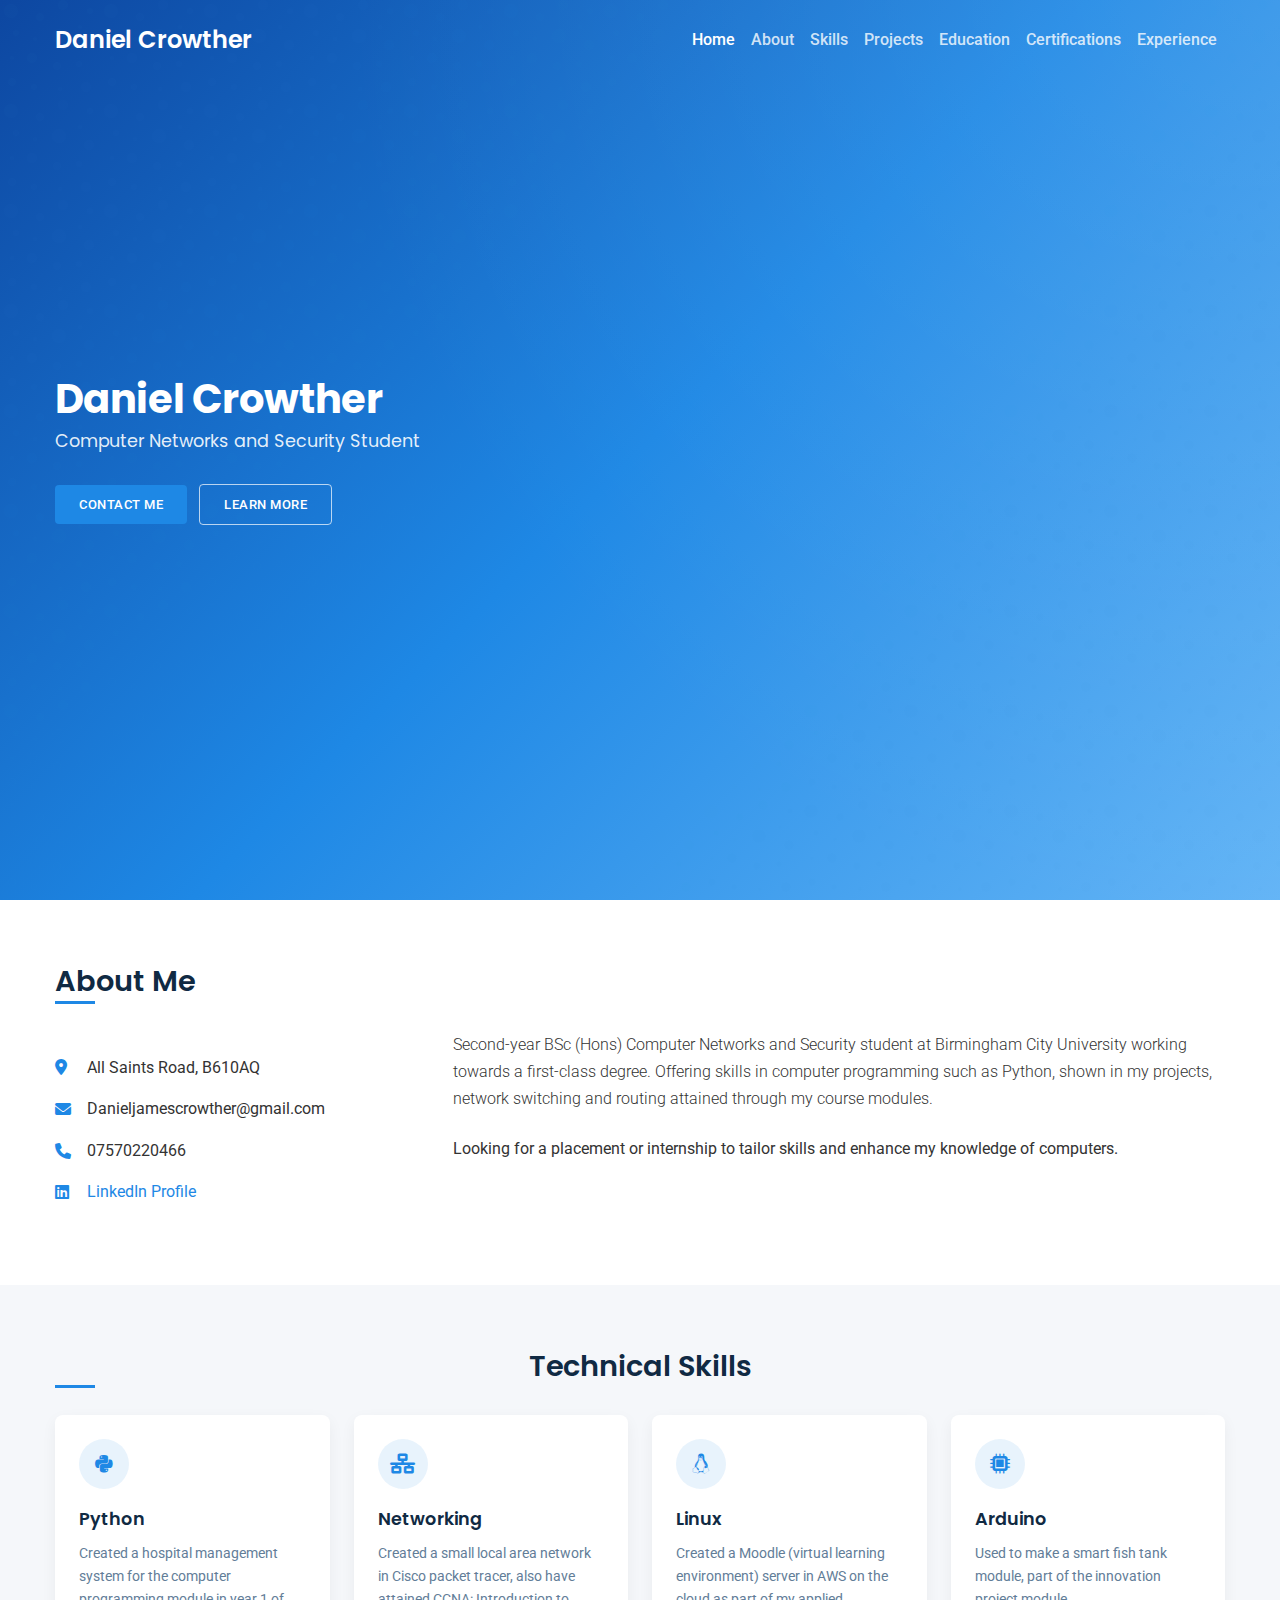
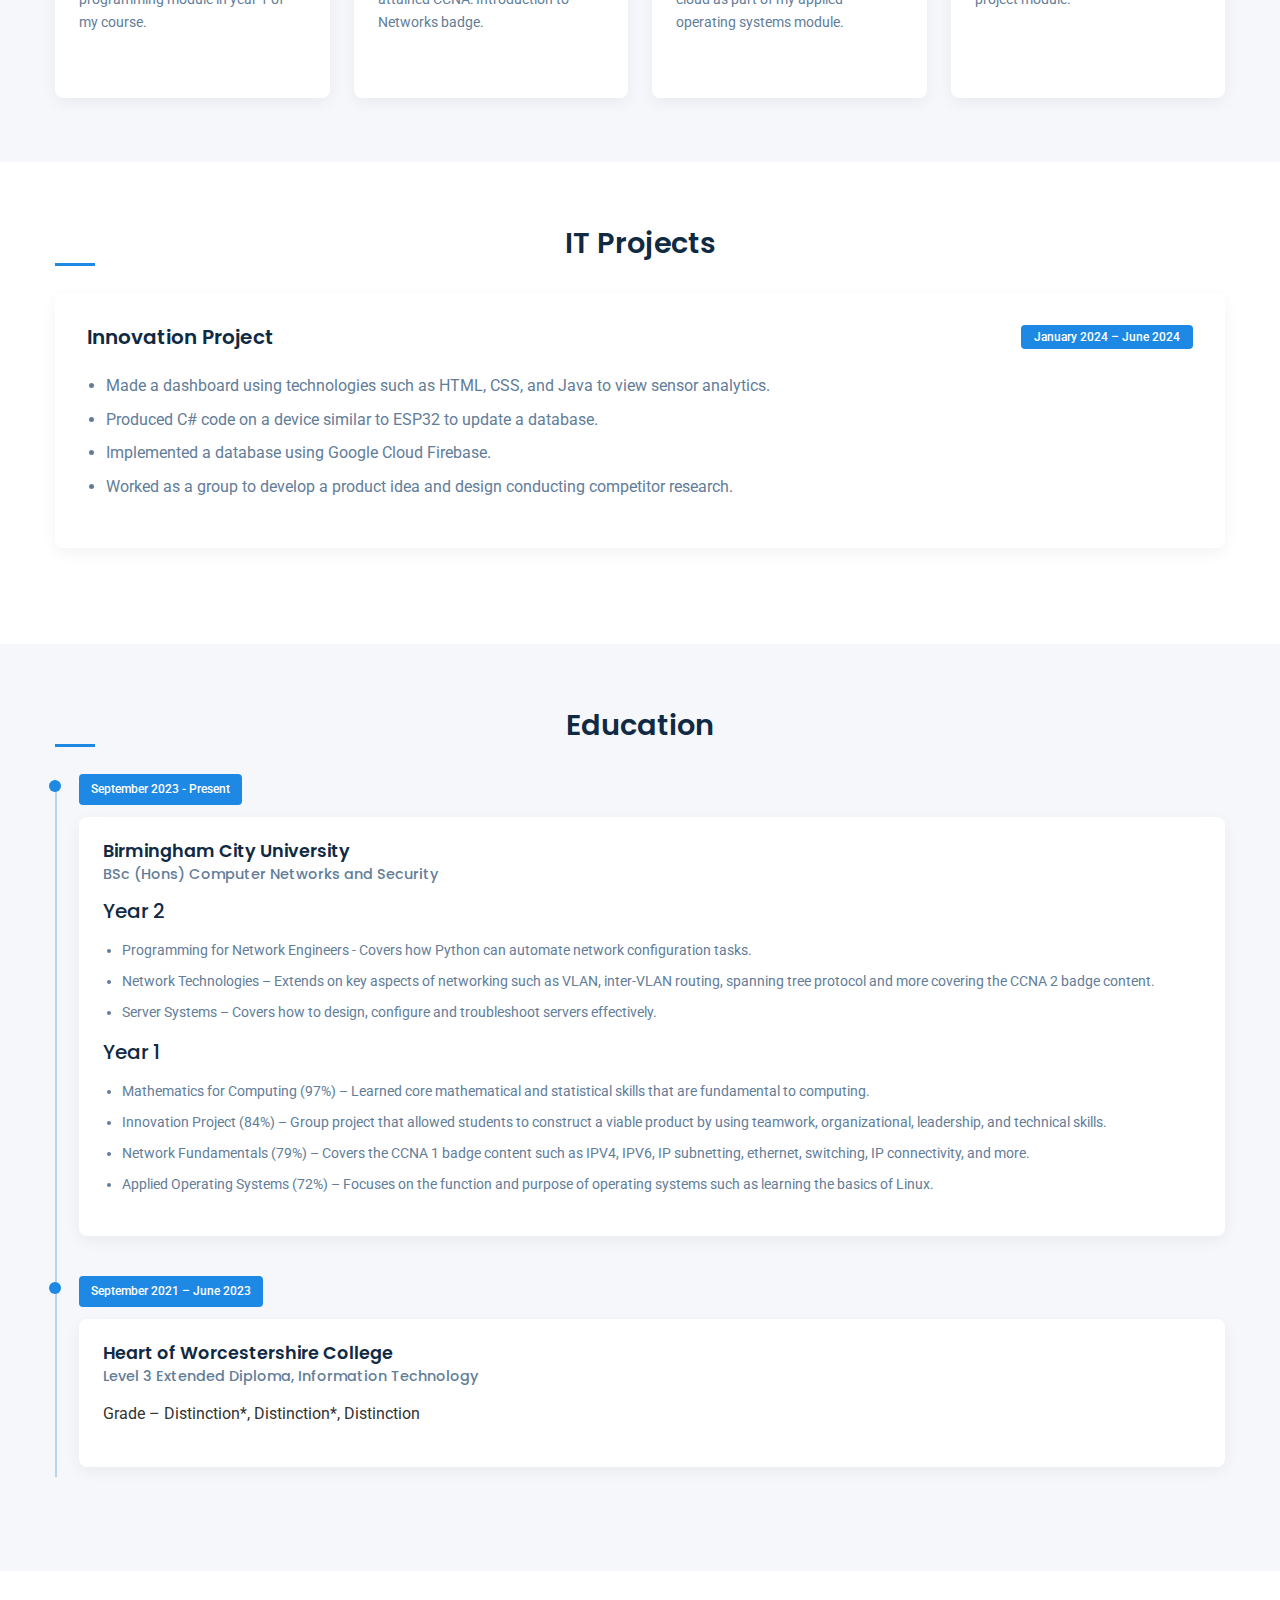
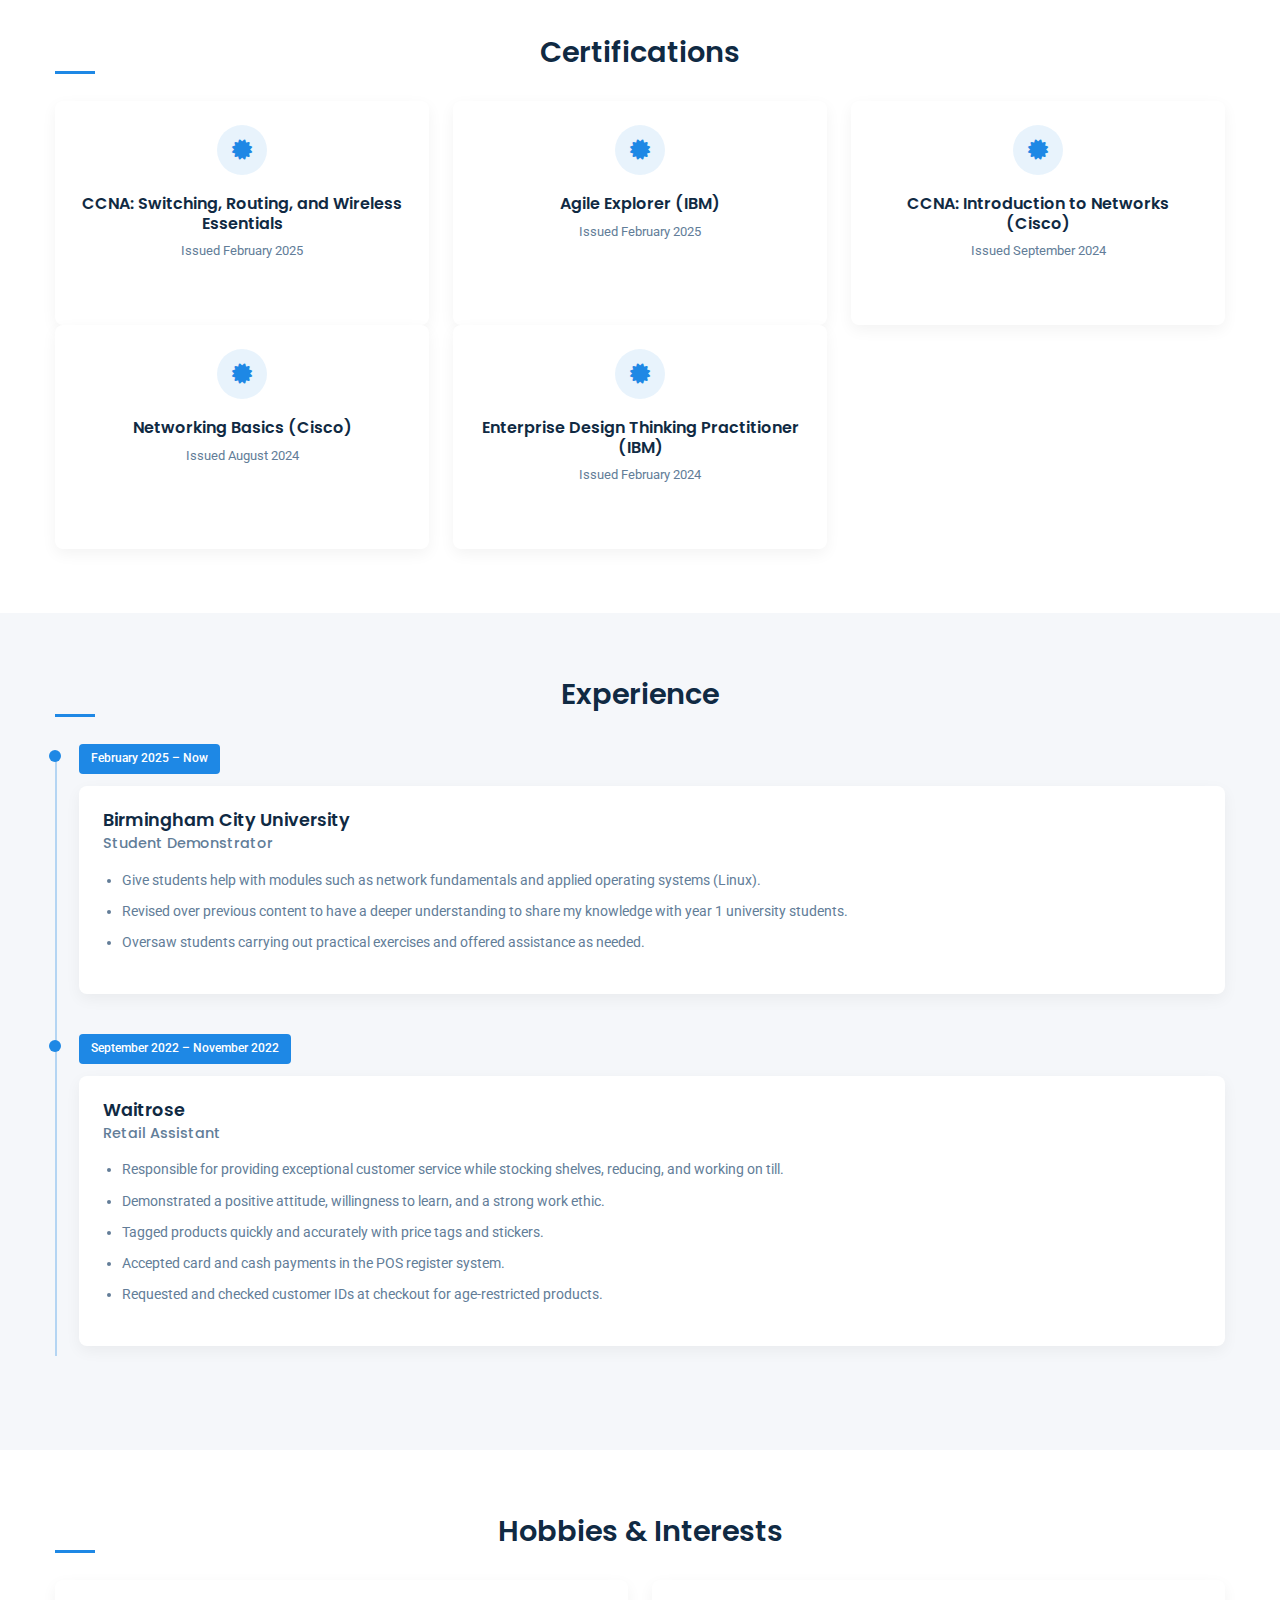
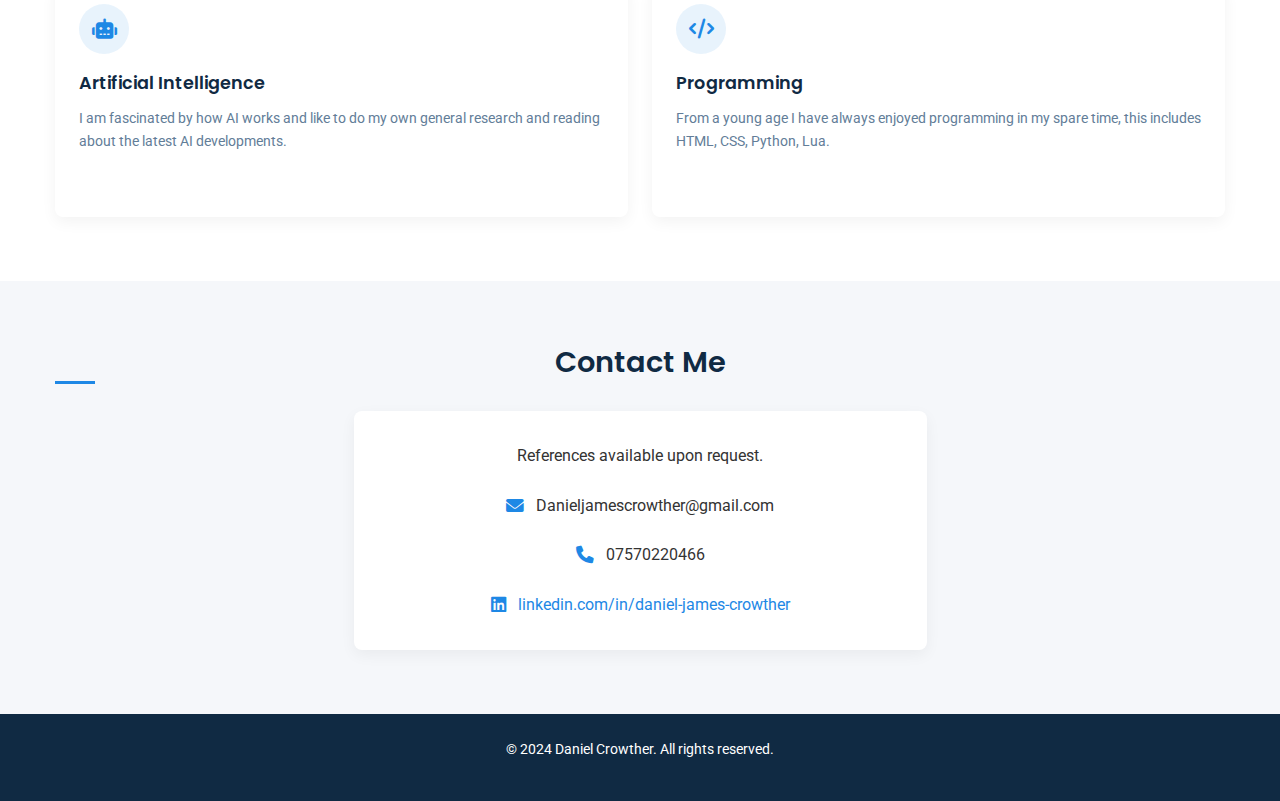
==== commit 566f0491: "Add files via upload" ====
--- a/index.html
+++ b/index.html
@@ -3,105 +3,355 @@
 <head>
     <meta charset="UTF-8">
     <meta name="viewport" content="width=device-width, initial-scale=1.0">
-    <title>All Saints Furniture - Luxury Sofas</title>
+    <title>Daniel Crowther - CV</title>
+    <!-- Bootstrap CSS -->
+    <link href="https://cdn.jsdelivr.net/npm/bootstrap@5.3.0-alpha1/dist/css/bootstrap.min.css" rel="stylesheet">
+    <!-- Font Awesome for icons -->
+    <link rel="stylesheet" href="https://cdnjs.cloudflare.com/ajax/libs/font-awesome/6.0.0/css/all.min.css">
+    <!-- Google Fonts -->
+    <link href="https://fonts.googleapis.com/css2?family=Roboto:wght@300;400;500;700&family=Poppins:wght@400;500;600;700&display=swap" rel="stylesheet">
+    <!-- Custom CSS -->
     <link rel="stylesheet" href="styles.css">
-    <link rel="stylesheet" href="https://cdnjs.cloudflare.com/ajax/libs/font-awesome/6.0.0/css/all.min.css">
 </head>
 <body>
-    <header>
-        <nav>
-            <div class="logo"><a href="index.html">All Saints Furniture</a></div>
-            <ul class="nav-links">
-                <li><a href="index.html" class="active">Home</a></li>
-                <li><a href="stock.html">Our Stock</a></li>
-                <li><a href="contact.html">Contact</a></li>
-            </ul>
-            <div class="burger">
-                <div class="line1"></div>
-                <div class="line2"></div>
-                <div class="line3"></div>
-            </div>
-        </nav>
+    <!-- Navigation -->
+    <nav class="navbar navbar-expand-lg">
+        <div class="container">
+            <a class="navbar-brand" href="#">Daniel Crowther</a>
+            <button class="navbar-toggler" type="button" data-bs-toggle="collapse" data-bs-target="#navbarNav" aria-controls="navbarNav" aria-expanded="false" aria-label="Toggle navigation">
+                <span class="navbar-toggler-icon"></span>
+            </button>
+            <div class="collapse navbar-collapse" id="navbarNav">
+                <ul class="navbar-nav ms-auto">
+                    <li class="nav-item"><a class="nav-link active" href="#home">Home</a></li>
+                    <li class="nav-item"><a class="nav-link" href="#about">About</a></li>
+                    <li class="nav-item"><a class="nav-link" href="#skills">Skills</a></li>
+                    <li class="nav-item"><a class="nav-link" href="#projects">Projects</a></li>
+                    <li class="nav-item"><a class="nav-link" href="#education">Education</a></li>
+                    <li class="nav-item"><a class="nav-link" href="#certifications">Certifications</a></li>
+                    <li class="nav-item"><a class="nav-link" href="#experience">Experience</a></li>
+                </ul>
+            </div>
+        </div>
+    </nav>
+
+    <!-- Header Section -->
+    <header id="home" class="hero-section">
+        <div class="container">
+            <div class="row">
+                <div class="col-md-8">
+                    <h1>Daniel Crowther</h1>
+                    <h2>Computer Networks and Security Student</h2>
+                    <div class="mt-4">
+                        <a href="#contact" class="btn btn-primary me-2">CONTACT ME</a>
+                        <a href="#about" class="btn btn-outline-light">LEARN MORE</a>
+                    </div>
+                </div>
+            </div>
+        </div>
     </header>
 
-    <main>
-        <section class="hero">
-            <h1>Luxury Sofas for Your Home</h1>
-            <p>Discover our exclusive collection of premium furniture</p>
-            <a href="stock.html" class="cta-button">View Collection</a>
-        </section>
-
-        <section class="featured-products">
-            <h2>Featured Sofas</h2>
-            <div class="product-grid">
-                <div class="product-card">
-                    <img src="images/white.jpg" alt="Striped Contemporary Sofa">
-                    <h3>Striped Contemporary Sofa</h3>
-                    <p>£449</p>
-                    <a href="products/white.html" class="view-button">View Details</a>
-                </div>
-                <div class="product-card">
-                    <img src="images/sofa2.jpg" alt="Modern Sectional">
-                    <h3>Modern Sectional</h3>
-                    <p>£1,899</p>
-                    <a href="products/sectional.html" class="view-button">View Details</a>
-                </div>
-                <div class="product-card">
-                    <img src="images/sofa3.jpg" alt="Contemporary 3-Seater">
-                    <h3>Contemporary 3-Seater</h3>
-                    <p>£999</p>
-                    <a href="products/contemporary.html" class="view-button">View Details</a>
-                </div>
-            </div>
-        </section>
-
-        <section class="about">
-            <h2>Why Choose All Saints Furniture?</h2>
-            <div class="features">
-                <div class="feature">
-                    <i class="fas fa-medal"></i>
-                    <h3>Premium Quality</h3>
-                    <p>Handcrafted with the finest materials</p>
-                </div>
-                <div class="feature">
-                    <i class="fas fa-truck"></i>
-                    <h3>Free Delivery</h3>
-                    <p>Across the United Kingdom</p>
-                </div>
-                <div class="feature">
-                    <i class="fas fa-headset"></i>
-                    <h3>Expert Support</h3>
-                    <p>Dedicated customer service</p>
-                </div>
-            </div>
-        </section>
-    </main>
-
+    <!-- About Section -->
+    <section id="about" class="about-section">
+        <div class="container">
+            <div class="section-title">
+                <h2>About Me</h2>
+            </div>
+            <div class="row">
+                <div class="col-lg-4">
+                    <div class="contact-info">
+                        <ul>
+                            <li><i class="fas fa-map-marker-alt"></i> All Saints Road, B610AQ</li>
+                            <li><i class="fas fa-envelope"></i> Danieljamescrowther@gmail.com</li>
+                            <li><i class="fas fa-phone"></i> 07570220466</li>
+                            <li><i class="fab fa-linkedin"></i> <a href="https://www.linkedin.com/in/daniel-james-crowther/" target="_blank">LinkedIn Profile</a></li>
+                        </ul>
+                    </div>
+                </div>
+                <div class="col-lg-8">
+                    <div class="about-content">
+                        <p class="lead">Second-year BSc (Hons) Computer Networks and Security student at Birmingham City University working towards a first-class degree. Offering skills in computer programming such as Python, shown in my projects, network switching and routing attained through my course modules.</p>
+                        <p>Looking for a placement or internship to tailor skills and enhance my knowledge of computers.</p>
+                    </div>
+                </div>
+            </div>
+        </div>
+    </section>
+
+    <!-- Skills Section -->
+    <section id="skills" class="skills-section">
+        <div class="container">
+            <div class="section-title text-center">
+                <h2>Technical Skills</h2>
+            </div>
+            <div class="row">
+                <div class="col-md-6 col-lg-3">
+                    <div class="skill-card">
+                        <div class="icon"><i class="fab fa-python"></i></div>
+                        <h3>Python</h3>
+                        <p>Created a hospital management system for the computer programming module in year 1 of my course.</p>
+                    </div>
+                </div>
+                <div class="col-md-6 col-lg-3">
+                    <div class="skill-card">
+                        <div class="icon"><i class="fas fa-network-wired"></i></div>
+                        <h3>Networking</h3>
+                        <p>Created a small local area network in Cisco packet tracer, also have attained CCNA: Introduction to Networks badge.</p>
+                    </div>
+                </div>
+                <div class="col-md-6 col-lg-3">
+                    <div class="skill-card">
+                        <div class="icon"><i class="fab fa-linux"></i></div>
+                        <h3>Linux</h3>
+                        <p>Created a Moodle (virtual learning environment) server in AWS on the cloud as part of my applied operating systems module.</p>
+                    </div>
+                </div>
+                <div class="col-md-6 col-lg-3">
+                    <div class="skill-card">
+                        <div class="icon"><i class="fas fa-microchip"></i></div>
+                        <h3>Arduino</h3>
+                        <p>Used to make a smart fish tank module, part of the innovation project module.</p>
+                    </div>
+                </div>
+            </div>
+        </div>
+    </section>
+
+    <!-- Projects Section -->
+    <section id="projects" class="projects-section">
+        <div class="container">
+            <div class="section-title text-center">
+                <h2>IT Projects</h2>
+            </div>
+            <div class="row">
+                <div class="col-lg-12">
+                    <div class="project-card">
+                        <div class="project-title">
+                            <h3>Innovation Project</h3>
+                            <span class="badge">January 2024 – June 2024</span>
+                        </div>
+                        <div class="project-content">
+                            <ul>
+                                <li>Made a dashboard using technologies such as HTML, CSS, and Java to view sensor analytics.</li>
+                                <li>Produced C# code on a device similar to ESP32 to update a database.</li>
+                                <li>Implemented a database using Google Cloud Firebase.</li>
+                                <li>Worked as a group to develop a product idea and design conducting competitor research.</li>
+                            </ul>
+                        </div>
+                    </div>
+                </div>
+            </div>
+        </div>
+    </section>
+
+    <!-- Education Section -->
+    <section id="education" class="education-section">
+        <div class="container">
+            <div class="section-title text-center">
+                <h2>Education</h2>
+            </div>
+            
+            <div class="timeline">
+                <!-- BCU -->
+                <div class="timeline-item">
+                    <div class="timeline-date">
+                        <span>September 2023 - Present</span>
+                    </div>
+                    <div class="timeline-content">
+                        <h3>Birmingham City University</h3>
+                        <h4>BSc (Hons) Computer Networks and Security</h4>
+                        
+                        <div>
+                            <h5>Year 2</h5>
+                            <ul>
+                                <li>Programming for Network Engineers - Covers how Python can automate network configuration tasks.</li>
+                                <li>Network Technologies – Extends on key aspects of networking such as VLAN, inter-VLAN routing, spanning tree protocol and more covering the CCNA 2 badge content.</li>
+                                <li>Server Systems – Covers how to design, configure and troubleshoot servers effectively.</li>
+                            </ul>
+                        </div>
+                        
+                        <div>
+                            <h5>Year 1</h5>
+                            <ul>
+                                <li>Mathematics for Computing (97%) – Learned core mathematical and statistical skills that are fundamental to computing.</li>
+                                <li>Innovation Project (84%) – Group project that allowed students to construct a viable product by using teamwork, organizational, leadership, and technical skills.</li>
+                                <li>Network Fundamentals (79%) – Covers the CCNA 1 badge content such as IPV4, IPV6, IP subnetting, ethernet, switching, IP connectivity, and more.</li>
+                                <li>Applied Operating Systems (72%) – Focuses on the function and purpose of operating systems such as learning the basics of Linux.</li>
+                            </ul>
+                        </div>
+                    </div>
+                </div>
+                
+                <!-- College -->
+                <div class="timeline-item">
+                    <div class="timeline-date">
+                        <span>September 2021 – June 2023</span>
+                    </div>
+                    <div class="timeline-content">
+                        <h3>Heart of Worcestershire College</h3>
+                        <h4>Level 3 Extended Diploma, Information Technology</h4>
+                        <p>Grade – Distinction*, Distinction*, Distinction</p>
+                    </div>
+                </div>
+            </div>
+        </div>
+    </section>
+
+    <!-- Certifications Section -->
+    <section id="certifications" class="certifications-section">
+        <div class="container">
+            <div class="section-title text-center">
+                <h2>Certifications</h2>
+            </div>
+            <div class="row">
+                <div class="col-md-6 col-lg-4">
+                    <div class="cert-card">
+                        <div class="cert-icon"><i class="fas fa-certificate"></i></div>
+                        <h3>CCNA: Switching, Routing, and Wireless Essentials</h3>
+                        <p>Issued February 2025</p>
+                    </div>
+                </div>
+                <div class="col-md-6 col-lg-4">
+                    <div class="cert-card">
+                        <div class="cert-icon"><i class="fas fa-certificate"></i></div>
+                        <h3>Agile Explorer (IBM)</h3>
+                        <p>Issued February 2025</p>
+                    </div>
+                </div>
+                <div class="col-md-6 col-lg-4">
+                    <div class="cert-card">
+                        <div class="cert-icon"><i class="fas fa-certificate"></i></div>
+                        <h3>CCNA: Introduction to Networks (Cisco)</h3>
+                        <p>Issued September 2024</p>
+                    </div>
+                </div>
+                <div class="col-md-6 col-lg-4">
+                    <div class="cert-card">
+                        <div class="cert-icon"><i class="fas fa-certificate"></i></div>
+                        <h3>Networking Basics (Cisco)</h3>
+                        <p>Issued August 2024</p>
+                    </div>
+                </div>
+                <div class="col-md-6 col-lg-4">
+                    <div class="cert-card">
+                        <div class="cert-icon"><i class="fas fa-certificate"></i></div>
+                        <h3>Enterprise Design Thinking Practitioner (IBM)</h3>
+                        <p>Issued February 2024</p>
+                    </div>
+                </div>
+            </div>
+        </div>
+    </section>
+
+    <!-- Experience Section -->
+    <section id="experience" class="experience-section">
+        <div class="container">
+            <div class="section-title text-center">
+                <h2>Experience</h2>
+            </div>
+            <div class="timeline">
+                <!-- BCU -->
+                <div class="timeline-item">
+                    <div class="timeline-date">
+                        <span>February 2025 – Now</span>
+                    </div>
+                    <div class="timeline-content">
+                        <h3>Birmingham City University</h3>
+                        <h4>Student Demonstrator</h4>
+                        <ul>
+                            <li>Give students help with modules such as network fundamentals and applied operating systems (Linux).</li>
+                            <li>Revised over previous content to have a deeper understanding to share my knowledge with year 1 university students.</li>
+                            <li>Oversaw students carrying out practical exercises and offered assistance as needed.</li>
+                        </ul>
+                    </div>
+                </div>
+                
+                <!-- Waitrose -->
+                <div class="timeline-item">
+                    <div class="timeline-date">
+                        <span>September 2022 – November 2022</span>
+                    </div>
+                    <div class="timeline-content">
+                        <h3>Waitrose</h3>
+                        <h4>Retail Assistant</h4>
+                        <ul>
+                            <li>Responsible for providing exceptional customer service while stocking shelves, reducing, and working on till.</li>
+                            <li>Demonstrated a positive attitude, willingness to learn, and a strong work ethic.</li>
+                            <li>Tagged products quickly and accurately with price tags and stickers.</li>
+                            <li>Accepted card and cash payments in the POS register system.</li>
+                            <li>Requested and checked customer IDs at checkout for age-restricted products.</li>
+                        </ul>
+                    </div>
+                </div>
+            </div>
+        </div>
+    </section>
+
+    <!-- Hobbies Section -->
+    <section id="hobbies" class="hobbies-section">
+        <div class="container">
+            <div class="section-title text-center">
+                <h2>Hobbies & Interests</h2>
+            </div>
+            <div class="row">
+                <div class="col-md-6">
+                    <div class="hobby-card">
+                        <div class="hobby-icon"><i class="fas fa-robot"></i></div>
+                        <h3>Artificial Intelligence</h3>
+                        <p>I am fascinated by how AI works and like to do my own general research and reading about the latest AI developments.</p>
+                    </div>
+                </div>
+                <div class="col-md-6">
+                    <div class="hobby-card">
+                        <div class="hobby-icon"><i class="fas fa-code"></i></div>
+                        <h3>Programming</h3>
+                        <p>From a young age I have always enjoyed programming in my spare time, this includes HTML, CSS, Python, Lua.</p>
+                    </div>
+                </div>
+            </div>
+        </div>
+    </section>
+
+    <!-- Contact Section -->
+    <section id="contact" class="contact-section">
+        <div class="container">
+            <div class="section-title text-center">
+                <h2>Contact Me</h2>
+            </div>
+            <div class="row justify-content-center">
+                <div class="col-md-8 col-lg-6">
+                    <div class="contact-card">
+                        <p>References available upon request.</p>
+                        <div class="contact-items">
+                            <div class="contact-item">
+                                <i class="fas fa-envelope"></i>
+                                <p>Danieljamescrowther@gmail.com</p>
+                            </div>
+                            <div class="contact-item">
+                                <i class="fas fa-phone"></i>
+                                <p>07570220466</p>
+                            </div>
+                            <div class="contact-item">
+                                <i class="fab fa-linkedin"></i>
+                                <p><a href="https://www.linkedin.com/in/daniel-james-crowther/" target="_blank">linkedin.com/in/daniel-james-crowther</a></p>
+                            </div>
+                        </div>
+                    </div>
+                </div>
+            </div>
+        </div>
+    </section>
+
+    <!-- Footer -->
     <footer>
-        <div class="footer-content">
-            <div class="footer-section">
-                <h3>All Saints Furniture</h3>
-                <p>Luxury furniture for your home</p>
-            </div>
-            <div class="footer-section">
-                <h3>Contact</h3>
-                <p>Email: info@allsaintsfurniture.com</p>
-                <p>Phone: 020 7123 4567</p>
-            </div>
-            <div class="footer-section">
-                <h3>Follow Us</h3>
-                <div class="social-links">
-                    <a href="#"><i class="fab fa-facebook"></i></a>
-                    <a href="#"><i class="fab fa-instagram"></i></a>
-                    <a href="#"><i class="fab fa-pinterest"></i></a>
-                </div>
-            </div>
-        </div>
-        <div class="footer-bottom">
-            <p>&copy; 2024 All Saints Furniture. All rights reserved.</p>
+        <div class="container">
+            <p>&copy; 2024 Daniel Crowther. All rights reserved.</p>
         </div>
     </footer>
 
+    <!-- Bootstrap JS -->
+    <script src="https://cdn.jsdelivr.net/npm/bootstrap@5.3.0-alpha1/dist/js/bootstrap.bundle.min.js"></script>
+    <!-- Custom JS -->
     <script src="script.js"></script>
 </body>
 </html> --- a/styles.css
+++ b/styles.css
@@ -1,929 +1,653 @@
-:root {
-    --primary-color: #0066cc;
-    --secondary-color: #147ce5;
-    --dark-blue: #004499;
-    --light-blue: #f5f9fc;
-    --text-color: #1d1d1f;
-    --light-gray: #fbfbfd;
-    --white: #ffffff;
-    --gradient-start: #ffffff;
-    --gradient-end: #f5f9fc;
-    --gradient-accent: rgba(0, 102, 204, 0.08);
-    --glass-bg: rgba(255, 255, 255, 0.65);
-    --glass-border: rgba(255, 255, 255, 0.2);
-    --glass-shadow: rgba(0, 0, 0, 0.05);
-    --card-blur: 20px;
-}
-
-* {
-    margin: 0;
-    padding: 0;
-    box-sizing: border-box;
-    font-family: 'Segoe UI', Tahoma, Geneva, Verdana, sans-serif;
-}
-
-body {
-    line-height: 1.6;
-    color: var(--text-color);
-    background: linear-gradient(135deg, var(--gradient-start) 0%, var(--gradient-end) 100%);
-    min-height: 100vh;
-}
-
-/* Header and Navigation */
-header {
-    background: var(--glass-bg);
-    backdrop-filter: blur(12px);
-    -webkit-backdrop-filter: blur(12px);
-    border-bottom: 1px solid var(--glass-border);
-    box-shadow: 0 4px 30px var(--glass-shadow);
-    position: fixed;
-    width: 100%;
-    top: 0;
-    z-index: 1000;
-}
-
-nav {
-    display: flex;
-    justify-content: space-between;
-    align-items: center;
-    padding: 1rem 5%;
-    max-width: 1200px;
-    margin: 0 auto;
-}
-
-.logo {
-    font-size: 1.3rem;
-    font-weight: 500;
-    letter-spacing: -0.02em;
-    color: var(--primary-color);
-}
-
-.logo a {
-    text-decoration: none;
-    color: var(--primary-color);
-    transition: opacity 0.3s ease;
-}
-
-.logo a:hover {
-    opacity: 0.9;
-}
-
-.nav-links {
-    display: flex;
-    list-style: none;
-}
-
-.nav-links li {
-    margin-left: 2rem;
-}
-
-.nav-links a {
-    text-decoration: none;
-    color: var(--text-color);
-    font-size: 0.9rem;
-    font-weight: 400;
-    letter-spacing: -0.01em;
-    opacity: 0.8;
-    transition: opacity 0.3s ease;
-}
-
-.nav-links a:hover {
-    opacity: 1;
-}
-
-/* Hero Section */
-.hero {
-    background: linear-gradient(
-        180deg,
-        rgba(0, 102, 204, 0.08) 0%,
-        rgba(20, 124, 229, 0.05) 50%,
-        rgba(245, 249, 252, 0.08) 100%
-    );
-    padding: 10rem 5% 6rem;
-    text-align: center;
-    position: relative;
-    overflow: hidden;
-}
-
-.hero::before {
-    content: '';
-    position: absolute;
-    top: 0;
-    left: 0;
-    right: 0;
-    bottom: 0;
-    background: radial-gradient(circle at top right, 
-        rgba(37, 99, 235, 0.15) 0%,
-        transparent 70%);
-    pointer-events: none;
-}
-
-.hero h1 {
-    font-size: 3.5rem;
-    font-weight: 600;
-    letter-spacing: -0.03em;
-    line-height: 1.1;
-    margin-bottom: 1.5rem;
-}
-
-.hero p {
-    font-size: 1.5rem;
-    font-weight: 400;
-    letter-spacing: -0.02em;
-    max-width: 600px;
-    margin: 0 auto 2.5rem;
-}
-
-.cta-button {
-    padding: 1rem 2.5rem;
-    font-size: 1.1rem;
-    font-weight: 500;
-    letter-spacing: -0.01em;
-    border-radius: 25px;
-    transform-origin: center;
-    background: linear-gradient(135deg, var(--secondary-color), var(--primary-color));
-    border: none;
-    box-shadow: 0 4px 15px rgba(37, 99, 235, 0.3);
-    color: var(--white);
-    text-decoration: none;
-    transition: all 0.3s ease;
-}
-
-.cta-button:hover {
-    transform: scale(1.05);
-    box-shadow: 0 6px 20px rgba(37, 99, 235, 0.4);
-}
-
-/* Featured Products */
-.featured-products {
-    padding: 4rem 5%;
-    background: linear-gradient(180deg,
-        var(--gradient-start) 0%,
-        var(--light-blue) 100%);
-}
-
-.featured-products h2 {
-    text-align: center;
-    color: var(--primary-color);
-    margin-bottom: 2rem;
-}
-
-.product-grid {
-    display: grid;
-    grid-template-columns: repeat(auto-fit, minmax(320px, 1fr));
-    gap: 2.5rem;
-    padding: 4rem 5%;
-    max-width: 1200px;
-    margin: 0 auto;
-}
-
-/* Product Cards with Apple-like Design */
-.product-card {
-    background: var(--glass-bg);
-    border: 1px solid var(--glass-border);
-    box-shadow: 
-        0 4px 30px var(--glass-shadow),
-        inset 0 0 0 1px rgba(255, 255, 255, 0.3);
-    border-radius: 20px;
-    overflow: hidden;
-    transition: all 0.5s cubic-bezier(0.4, 0, 0.2, 1);
-    position: relative;
-    display: flex;
-    flex-direction: column;
-    height: 100%;
-    transform-origin: center;
-}
-
-/* Add hover effect to non-hovered cards */
-.product-grid:hover .product-card {
-    background: rgba(255, 255, 255, 0.5);
-}
-
-.product-grid:hover .product-card:hover {
-    background: rgba(255, 255, 255, 0.95);
-    transform: translateY(-8px) scale(1.02);
-    box-shadow: 
-        0 20px 40px var(--glass-shadow),
-        inset 0 0 0 1px rgba(255, 255, 255, 0.5);
-    z-index: 2;
-}
-
-.product-grid:hover .product-card:not(:hover) {
-    transform: scale(0.98);
-    opacity: 0.8;
-}
-
-.product-card::before {
-    content: '';
-    position: absolute;
-    top: 0;
-    left: 0;
-    right: 0;
-    bottom: 0;
-    background: linear-gradient(
-        120deg,
-        rgba(255,255,255,0.4) 0%,
-        rgba(255,255,255,0.1) 100%
-    );
-    opacity: 0;
-    transition: opacity 0.5s ease;
-    pointer-events: none;
-}
-
-.product-card:hover::before {
-    opacity: 1;
-}
-
-.product-card img {
-    width: 100%;
-    height: 280px;
-    object-fit: cover;
-    transition: transform 0.5s cubic-bezier(0.4, 0, 0.2, 1);
-}
-
-.product-card:hover img {
-    transform: scale(1.05);
-}
-
-.product-card-content {
-    padding: 1.5rem;
-    flex-grow: 1;
-    display: flex;
-    flex-direction: column;
-    justify-content: space-between;
-    background: linear-gradient(
-        180deg,
-        rgba(255, 255, 255, 0.95) 0%,
-        rgba(255, 255, 255, 0.9) 100%
-    );
-    transition: all 0.5s cubic-bezier(0.4, 0, 0.2, 1);
-}
-
-.product-grid:hover .product-card:not(:hover) .product-card-content {
-    background: linear-gradient(
-        180deg,
-        rgba(255, 255, 255, 0.8) 0%,
-        rgba(255, 255, 255, 0.7) 100%
-    );
-}
-
-.product-grid:hover .product-card:hover .product-card-content {
-    background: linear-gradient(
-        180deg,
-        rgba(255, 255, 255, 1) 0%,
-        rgba(255, 255, 255, 0.98) 100%
-    );
-}
-
-.product-card h3 {
-    color: var(--text-color);
-    font-size: 1.25rem;
-    font-weight: 600;
-    letter-spacing: -0.02em;
-    margin-bottom: 0.5rem;
-}
-
-.product-card p {
-    color: var(--primary-color);
-    font-weight: 600;
-    font-size: 1.1rem;
-    margin-bottom: 1.5rem;
-}
-
-.product-card .description {
-    color: var(--text-color);
-    font-size: 0.95rem;
-    line-height: 1.5;
-    margin-bottom: 1.5rem;
-    opacity: 0.8;
-}
-
-.view-button {
-    display: inline-block;
-    width: 100%;
-    padding: 1rem 1.5rem;
-    background: linear-gradient(
-        135deg,
-        var(--secondary-color),
-        var(--primary-color)
-    );
-    color: var(--white);
-    text-align: center;
-    text-decoration: none;
-    font-size: 1rem;
-    font-weight: 500;
-    letter-spacing: -0.01em;
-    border-radius: 12px;
-    border: none;
-    transition: all 0.3s cubic-bezier(0.4, 0, 0.2, 1);
-    position: relative;
-    overflow: hidden;
-    box-shadow: 0 2px 8px rgba(0, 102, 204, 0.2);
-}
-
-.view-button::before {
-    content: '';
-    position: absolute;
-    top: 0;
-    left: 0;
-    right: 0;
-    bottom: 0;
-    background: linear-gradient(
-        120deg,
-        rgba(255,255,255,0.3) 0%,
-        rgba(255,255,255,0.1) 100%
-    );
-    opacity: 0;
-    transition: opacity 0.3s ease;
-}
-
-.view-button:hover {
-    transform: scale(1.02);
-    box-shadow: 0 4px 15px rgba(0, 102, 204, 0.3);
-    background: linear-gradient(
-        135deg,
-        var(--primary-color),
-        var(--dark-blue)
-    );
-}
-
-.view-button:hover::before {
-    opacity: 1;
-}
-
-.view-button:active {
-    transform: scale(0.98);
-    box-shadow: 0 2px 8px rgba(0, 102, 204, 0.2);
-}
-
-/* About Section */
-.about {
-    padding: 4rem 5%;
-    background: linear-gradient(180deg,
-        var(--light-blue) 0%,
-        var(--gradient-start) 100%);
-}
-
-.about h2 {
-    text-align: center;
-    color: var(--primary-color);
-    margin-bottom: 2rem;
-}
-
-.features {
-    display: grid;
-    grid-template-columns: repeat(auto-fit, minmax(250px, 1fr));
-    gap: 2rem;
-    max-width: 1200px;
-    margin: 0 auto;
-}
-
-/* Feature Cards with Apple-like Design */
-.feature {
-    background: var(--glass-bg);
-    backdrop-filter: blur(var(--card-blur));
-    -webkit-backdrop-filter: blur(var(--card-blur));
-    border: 1px solid var(--glass-border);
-    box-shadow: 
-        0 4px 30px var(--glass-shadow),
-        inset 0 0 0 1px rgba(255, 255, 255, 0.3);
-    border-radius: 20px;
-    padding: 2.5rem 2rem;
-    transition: all 0.5s cubic-bezier(0.4, 0, 0.2, 1);
-    text-align: center;
-}
-
-.feature:hover {
-    transform: translateY(-8px);
-    background: linear-gradient(
-        145deg,
-        rgba(255, 255, 255, 0.9) 0%,
-        rgba(255, 255, 255, 0.7) 100%
-    );
-    box-shadow: 
-        0 20px 40px var(--glass-shadow),
-        inset 0 0 0 1px rgba(255, 255, 255, 0.5);
-}
-
-.feature i {
-    font-size: 2.5rem;
-    background: linear-gradient(135deg, var(--secondary-color), var(--primary-color));
-    -webkit-background-clip: text;
-    -webkit-text-fill-color: transparent;
-    margin-bottom: 1.5rem;
-}
-
-/* Footer */
-footer {
-    background: linear-gradient(135deg, var(--primary-color), var(--dark-blue));
-    border-top: 1px solid rgba(255, 255, 255, 0.1);
-    color: var(--white);
-    padding: 3rem 5% 1rem;
-}
-
-.footer-content {
-    display: grid;
-    grid-template-columns: repeat(auto-fit, minmax(250px, 1fr));
-    gap: 2rem;
-    max-width: 1200px;
-    margin: 0 auto;
-}
-
-.footer-section h3 {
-    margin-bottom: 1rem;
-}
-
-.social-links a {
-    color: var(--white);
-    font-size: 1.5rem;
-    margin-right: 1rem;
-    transition: color 0.3s ease;
-}
-
-.social-links a:hover {
-    color: var(--light-blue);
-}
-
-.footer-bottom {
-    text-align: center;
-    margin-top: 2rem;
-    padding-top: 1rem;
-    border-top: 1px solid rgba(255,255,255,0.1);
-}
-
-/* Mobile Navigation */
-.burger {
-    display: none;
-    cursor: pointer;
-}
-
-.burger div {
-    width: 25px;
-    height: 3px;
-    background-color: var(--text-color);
-    margin: 5px;
-    transition: all 0.3s ease;
-}
-
-@media screen and (max-width: 768px) {
-    .nav-links {
-        position: fixed;
-        right: -100%;
-        top: 70px;
-        height: calc(100vh - 70px);
-        background-color: var(--white);
-        flex-direction: column;
-        width: 100%;
-        text-align: center;
-        transition: right 0.5s ease;
-    }
-
-    .nav-links li {
-        margin: 2rem 0;
-    }
-
-    .burger {
-        display: block;
-    }
-
-    .hero {
-        padding-top: 6rem;
-    }
-}
-
-/* Animation Classes */
-.nav-active {
-    right: 0;
-}
-
-@keyframes navLinkFade {
-    from {
-        opacity: 0;
-        transform: translateX(50px);
-    }
-    to {
-        opacity: 1;
-        transform: translateX(0);
-    }
-}
-
-/* Stock Page Styles */
-.stock-page {
-    padding-top: 0;
-}
-
-.stock-header {
-    background: linear-gradient(
-        180deg,
-        rgba(0, 102, 204, 0.08) 0%,
-        rgba(20, 124, 229, 0.05) 50%,
-        rgba(245, 249, 252, 0.08) 100%
-    );
-    padding: 10rem 5% 6rem;
-    text-align: center;
-    position: relative;
-    overflow: hidden;
-}
-
-.stock-header::before {
-    content: '';
-    position: absolute;
-    top: 0;
-    left: 0;
-    right: 0;
-    bottom: 0;
-    background: radial-gradient(circle at top right, 
-        rgba(37, 99, 235, 0.15) 0%,
-        transparent 70%);
-    pointer-events: none;
-}
-
-.stock-header h1 {
-    font-size: 3.5rem;
-    font-weight: 600;
-    letter-spacing: -0.03em;
-    line-height: 1.1;
-    margin-bottom: 1.5rem;
-    color: var(--text-color);
-    position: relative;
-}
-
-.stock-header p {
-    font-size: 1.5rem;
-    font-weight: 400;
-    letter-spacing: -0.02em;
-    max-width: 600px;
-    margin: 0 auto 2.5rem;
-    position: relative;
-    color: var(--text-color);
-}
-
-.stock-grid {
-    display: grid;
-    grid-template-columns: repeat(auto-fit, minmax(320px, 1fr));
-    gap: 2.5rem;
-    padding: 4rem 5%;
-    max-width: 1200px;
-    margin: 0 auto;
-}
-
-.product-card .description {
-    padding: 0 1rem;
-    color: var(--text-color);
-    font-size: 0.9rem;
-    margin-bottom: 1rem;
-}
-
-/* Contact Page Styles */
-.contact-page {
-    padding-top: 0;
-}
-
-.contact-header {
-    background: linear-gradient(
-        180deg,
-        rgba(0, 102, 204, 0.08) 0%,
-        rgba(20, 124, 229, 0.05) 50%,
-        rgba(245, 249, 252, 0.08) 100%
-    );
-    padding: 10rem 5% 6rem;
-    text-align: center;
-    position: relative;
-    overflow: hidden;
-}
-
-.contact-header::before {
-    content: '';
-    position: absolute;
-    top: 0;
-    left: 0;
-    right: 0;
-    bottom: 0;
-    background: radial-gradient(circle at top right, 
-        rgba(37, 99, 235, 0.15) 0%,
-        transparent 70%);
-    pointer-events: none;
-}
-
-.contact-header h1 {
-    font-size: 3.5rem;
-    font-weight: 600;
-    letter-spacing: -0.03em;
-    line-height: 1.1;
-    margin-bottom: 1.5rem;
-    color: var(--text-color);
-    position: relative;
-}
-
-.contact-header p {
-    font-size: 1.5rem;
-    font-weight: 400;
-    letter-spacing: -0.02em;
-    max-width: 600px;
-    margin: 0 auto 2.5rem;
-    position: relative;
-    color: var(--text-color);
-}
-
-.contact-content {
-    padding-top: 4rem;
-}
-
-.contact-info {
-    display: flex;
-    flex-direction: column;
-    gap: 2rem;
-}
-
-.info-card {
-    background: var(--glass-bg);
-    backdrop-filter: blur(10px);
-    -webkit-backdrop-filter: blur(10px);
-    border: 1px solid var(--glass-border);
-    box-shadow: 0 8px 32px var(--glass-shadow);
-    padding: 2rem;
-    border-radius: 10px;
-    text-align: center;
-}
-
-.info-card i {
-    font-size: 2rem;
-    color: var(--primary-color);
-    margin-bottom: 1rem;
-}
-
-.info-card h3 {
-    color: var(--primary-color);
-    margin-bottom: 1rem;
-}
-
-.contact-form {
-    background: var(--glass-bg);
-    border: 1px solid var(--glass-border);
-    box-shadow: 
-        0 8px 32px var(--glass-shadow),
-        inset 0 1px 0 rgba(255, 255, 255, 0.4);
-    padding: 2rem;
-    border-radius: 16px;
-}
-
-.contact-form h2 {
-    color: var(--primary-color);
-    margin-bottom: 2rem;
-}
-
-.form-group {
-    margin-bottom: 1.5rem;
-}
-
-.form-group input,
-.form-group select,
-.form-group textarea {
-    width: 100%;
-    padding: 1rem;
-    background: rgba(255, 255, 255, 0.9);
-    border: 1px solid rgba(0, 102, 204, 0.1);
-    border-radius: 8px;
-    font-size: 1rem;
-    color: var(--text-color);
-    transition: all 0.3s ease;
-    box-shadow: 
-        0 2px 4px rgba(0, 0, 0, 0.02),
-        inset 0 1px 2px rgba(0, 0, 0, 0.03);
-}
-
-.form-group input:hover,
-.form-group select:hover,
-.form-group textarea:hover {
-    background: rgba(255, 255, 255, 0.95);
-    border-color: rgba(0, 102, 204, 0.2);
-}
-
-.form-group input:focus,
-.form-group select:focus,
-.form-group textarea:focus {
-    background: var(--white);
-    border-color: var(--primary-color);
-    box-shadow: 
-        0 0 0 3px rgba(0, 102, 204, 0.1),
-        0 2px 4px rgba(0, 0, 0, 0.02),
-        inset 0 1px 2px rgba(0, 0, 0, 0.03);
-    outline: none;
-}
-
-.form-group label {
-    display: block;
-    margin-bottom: 0.5rem;
-    color: var(--text-color);
-    font-weight: 500;
-    font-size: 0.95rem;
-}
-
-.submit-button {
-    background-color: var(--primary-color);
-    color: var(--white);
-    padding: 1rem 2rem;
-    border: none;
-    border-radius: 5px;
-    cursor: pointer;
-    font-size: 1rem;
-    transition: background-color 0.3s ease;
-}
-
-.submit-button:hover {
-    background-color: var(--dark-blue);
-}
-
-.map-section {
-    padding: 4rem 5%;
-    background-color: var(--light-gray);
-}
-
-.map-section h2 {
-    text-align: center;
-    color: var(--primary-color);
-    margin-bottom: 2rem;
-}
-
-.map-container {
-    max-width: 1200px;
-    margin: 0 auto;
-    border-radius: 10px;
-    overflow: hidden;
-    box-shadow: 0 3px 10px rgba(0,0,0,0.1);
-}
-
-/* Responsive Design */
-@media screen and (max-width: 768px) {
-    .contact-content {
-        grid-template-columns: 1fr;
-    }
-
-    .stock-grid {
-        grid-template-columns: 1fr;
-    }
-
-    .contact-info {
-        order: 2;
-    }
-
-    .contact-form {
-        order: 1;
-    }
-}
-
-/* Product Page Styles */
-.product-page {
-    padding-top: 80px;
-}
-
-.product-container {
-    display: grid;
-    grid-template-columns: 1fr 1fr;
-    gap: 2rem;
-    padding: 4rem 5%;
-    max-width: 1200px;
-    margin: 0 auto;
-    background: var(--glass-bg);
-    backdrop-filter: blur(10px);
-    -webkit-backdrop-filter: blur(10px);
-    border: 1px solid var(--glass-border);
-    border-radius: 15px;
-    box-shadow: 0 8px 32px var(--glass-shadow);
-}
-
-.product-gallery {
-    display: flex;
-    flex-direction: column;
-    gap: 1rem;
-}
-
-.main-image {
-    width: 100%;
-    height: 400px;
-    border-radius: 10px;
-    overflow: hidden;
-    box-shadow: 0 4px 15px var(--glass-shadow);
-    border: 1px solid var(--glass-border);
-}
-
-.main-image img {
-    width: 100%;
-    height: 100%;
-    object-fit: cover;
-}
-
-.thumbnail-grid {
-    display: grid;
-    grid-template-columns: repeat(3, 1fr);
-    gap: 1rem;
-}
-
-.thumbnail {
-    width: 100%;
-    height: 100px;
-    object-fit: cover;
-    border-radius: 5px;
-    cursor: pointer;
-    transition: opacity 0.3s ease;
-}
-
-.thumbnail:hover {
-    opacity: 0.8;
-}
-
-.thumbnail.active {
-    border: 2px solid var(--primary-color);
-}
-
-.product-details {
-    padding: 2rem;
-}
-
-.product-details h1 {
-    color: var(--primary-color);
-    margin-bottom: 1rem;
-}
-
-.price {
-    font-size: 1.5rem;
-    font-weight: bold;
-    color: var(--primary-color);
-    margin-bottom: 2rem;
-}
-
-.product-description,
-.product-specifications {
-    margin-bottom: 2rem;
-}
-
-.product-description h2,
-.product-specifications h2 {
-    color: var(--primary-color);
-    margin-bottom: 1rem;
-}
-
-.product-description ul,
-.product-specifications ul {
-    list-style: none;
-    padding-left: 0;
-}
-
-.product-description li,
-.product-specifications li {
-    margin-bottom: 0.5rem;
-    padding-left: 1.5rem;
-    position: relative;
-}
-
-.product-description li:before,
-.product-specifications li:before {
-    content: "•";
-    color: var(--primary-color);
-    position: absolute;
-    left: 0;
-}
-
-.contact-button {
-    display: inline-block;
-    padding: 1rem 2rem;
-    background: linear-gradient(135deg, var(--secondary-color), var(--primary-color));
-    border: none;
-    box-shadow: 0 4px 15px rgba(37, 99, 235, 0.3);
-    color: var(--white);
-    text-decoration: none;
-    border-radius: 5px;
-    transition: all 0.3s ease;
-}
-
-.contact-button:hover {
-    background: linear-gradient(135deg, var(--primary-color), var(--dark-blue));
-    box-shadow: 0 6px 20px rgba(37, 99, 235, 0.4);
-    transform: translateY(-2px);
-}
-
-.related-products {
-    padding: 4rem 5%;
-    background-color: var(--light-gray);
-}
-
-.related-products h2 {
-    text-align: center;
-    color: var(--primary-color);
-    margin-bottom: 2rem;
-}
-
-/* Responsive Design for Product Page */
-@media screen and (max-width: 768px) {
-    .product-container {
-        grid-template-columns: 1fr;
-    }
-
-    .main-image {
-        height: 300px;
-    }
-
-    .thumbnail {
-        height: 80px;
-    }
+/* Global Styles */
+:root {
+    --primary-color: #1e88e5;
+    --secondary-color: #0d47a1;
+    --accent-color: #64b5f6;
+    --dark-color: #102a43;
+    --light-color: #f5f7fa;
+    --gray-color: #627d98;
+    --transition: all 0.3s ease;
+    --box-shadow: 0 5px 15px rgba(0, 0, 0, 0.05);
+    --card-border-radius: 8px;
+}
+
+body {
+    font-family: 'Roboto', sans-serif;
+    line-height: 1.6;
+    color: #333;
+    background-color: var(--light-color);
+    position: relative;
+    margin: 0;
+    padding: 0;
+}
+
+h1, h2, h3, h4, h5, h6 {
+    font-family: 'Poppins', sans-serif;
+    margin-bottom: 1rem;
+    color: var(--dark-color);
+}
+
+a {
+    color: var(--primary-color);
+    text-decoration: none;
+    transition: var(--transition);
+}
+
+a:hover {
+    color: var(--secondary-color);
+}
+
+.container {
+    padding: 0 15px;
+    max-width: 1200px;
+    margin: 0 auto;
+}
+
+.btn {
+    border-radius: 4px;
+    padding: 0.6rem 1.5rem;
+    font-weight: 500;
+    text-transform: uppercase;
+    font-size: 0.8rem;
+    letter-spacing: 0.5px;
+    transition: var(--transition);
+    display: inline-block;
+}
+
+.btn-primary {
+    background-color: var(--primary-color);
+    border: none;
+    color: white;
+}
+
+.btn-primary:hover {
+    background-color: var(--secondary-color);
+}
+
+.btn-outline-light {
+    color: #fff;
+    border: 1px solid rgba(255, 255, 255, 0.7);
+    background: transparent;
+}
+
+.btn-outline-light:hover {
+    background: rgba(255, 255, 255, 0.1);
+}
+
+.section-title {
+    margin-bottom: 2rem;
+    position: relative;
+}
+
+.section-title h2 {
+    font-weight: 600;
+    font-size: 1.8rem;
+    color: var(--dark-color);
+    margin-bottom: 0.5rem;
+}
+
+.section-title::after {
+    content: '';
+    position: absolute;
+    width: 40px;
+    height: 3px;
+    background: var(--primary-color);
+    left: 0;
+    bottom: -5px;
+}
+
+.text-center {
+    text-align: center;
+}
+
+.text-center .section-title::after {
+    left: 50%;
+    transform: translateX(-50%);
+}
+
+.section-alternate {
+    background-color: white;
+}
+
+/* Navbar */
+.navbar {
+    background-color: transparent;
+    padding: 1rem 0;
+    position: absolute;
+    width: 100%;
+    z-index: 100;
+}
+
+.navbar-brand {
+    font-family: 'Poppins', sans-serif;
+    font-weight: 600;
+    font-size: 1.5rem;
+    color: white;
+}
+
+.navbar-nav .nav-link {
+    color: rgba(255, 255, 255, 0.8);
+    font-weight: 500;
+    padding: 0.5rem 1rem;
+    transition: var(--transition);
+}
+
+.navbar-nav .nav-link:hover,
+.navbar-nav .nav-link.active {
+    color: #fff;
+}
+
+/* Hero Section */
+.hero-section {
+    background: linear-gradient(135deg, var(--secondary-color) 0%, var(--primary-color) 50%, #64b5f6 100%);
+    color: #fff;
+    position: relative;
+    height: 100vh;
+    width: 100%;
+    display: flex;
+    align-items: center;
+    justify-content: center;
+    padding: 0;
+    overflow: hidden;
+    height: 100vh;
+    height: -webkit-fill-available;
+    height: calc(var(--vh, 1vh) * 100);
+}
+
+.hero-section::before {
+    content: '';
+    position: absolute;
+    top: 0;
+    left: 0;
+    width: 100%;
+    height: 100%;
+    background: radial-gradient(circle at top right, rgba(255, 255, 255, 0.1) 0%, transparent 60%);
+    z-index: 1;
+    pointer-events: none;
+}
+
+.hero-section::after {
+    content: '';
+    position: absolute;
+    top: 0;
+    left: 0;
+    width: 100%;
+    height: 100%;
+    background: url("data:image/svg+xml,%3Csvg width='100' height='100' viewBox='0 0 100 100' xmlns='http://www.w3.org/2000/svg'%3E%3Cpath d='M11 18c3.866 0 7-3.134 7-7s-3.134-7-7-7-7 3.134-7 7 3.134 7 7 7zm48 25c3.866 0 7-3.134 7-7s-3.134-7-7-7-7 3.134-7 7 3.134 7 7 7zm-43-7c1.657 0 3-1.343 3-3s-1.343-3-3-3-3 1.343-3 3 1.343 3 3 3zm63 31c1.657 0 3-1.343 3-3s-1.343-3-3-3-3 1.343-3 3 1.343 3 3 3zM34 90c1.657 0 3-1.343 3-3s-1.343-3-3-3-3 1.343-3 3 1.343 3 3 3zm56-76c1.657 0 3-1.343 3-3s-1.343-3-3-3-3 1.343-3 3 1.343 3 3 3zM12 86c2.21 0 4-1.79 4-4s-1.79-4-4-4-4 1.79-4 4 1.79 4 4 4zm28-65c2.21 0 4-1.79 4-4s-1.79-4-4-4-4 1.79-4 4 1.79 4 4 4zm23-11c2.76 0 5-2.24 5-5s-2.24-5-5-5-5 2.24-5 5 2.24 5 5 5zm-6 60c2.21 0 4-1.79 4-4s-1.79-4-4-4-4 1.79-4 4 1.79 4 4 4zm29 22c2.76 0 5-2.24 5-5s-2.24-5-5-5-5 2.24-5 5 2.24 5 5 5zM32 63c2.76 0 5-2.24 5-5s-2.24-5-5-5-5 2.24-5 5 2.24 5 5 5zm57-13c2.76 0 5-2.24 5-5s-2.24-5-5-5-5 2.24-5 5 2.24 5 5 5zm-9-21c1.105 0 2-.895 2-2s-.895-2-2-2-2 .895-2 2 .895 2 2 2zM60 91c1.105 0 2-.895 2-2s-.895-2-2-2-2 .895-2 2 .895 2 2 2zM35 41c1.105 0 2-.895 2-2s-.895-2-2-2-2 .895-2 2 .895 2 2 2zM12 60c1.105 0 2-.895 2-2s-.895-2-2-2-2 .895-2 2 .895 2 2 2z' fill='%231e88e5' fill-opacity='0.05' fill-rule='evenodd'/%3E%3C/svg%3E");
+    opacity: 0.5;
+    z-index: 1;
+    pointer-events: none;
+}
+
+.hero-section .floating-shape {
+    position: absolute;
+    background: radial-gradient(circle, rgba(255, 255, 255, 0.1) 0%, transparent 70%);
+    border-radius: 50%;
+    z-index: 1;
+    animation: float 15s infinite ease-in-out;
+    pointer-events: none;
+}
+
+.hero-section .container {
+    padding-top: 0;
+    padding-bottom: 0;
+    position: relative;
+    z-index: 10;
+}
+
+.hero-content {
+    padding: 1.5rem;
+}
+
+.hero-section h1 {
+    font-size: 2.5rem;
+    font-weight: 700;
+    color: #fff;
+    margin-bottom: 0.5rem;
+}
+
+.hero-section h2 {
+    color: rgba(255, 255, 255, 0.9);
+    font-weight: 400;
+    margin-bottom: 2rem;
+    font-size: 1.1rem;
+}
+
+/* About Section */
+.about-section {
+    padding: 4rem 0;
+    background-color: white;
+}
+
+.contact-info {
+    margin-top: 1.5rem;
+}
+
+.contact-info ul {
+    list-style: none;
+    padding: 0;
+}
+
+.contact-info ul li {
+    margin-bottom: 1rem;
+    display: flex;
+    align-items: center;
+}
+
+.contact-info ul li i {
+    margin-right: 0.75rem;
+    width: 20px;
+    color: var(--primary-color);
+}
+
+.about-content .lead {
+    font-size: 1rem;
+    margin-bottom: 1.5rem;
+    line-height: 1.7;
+}
+
+/* Skills Section */
+.skills-section {
+    padding: 4rem 0;
+}
+
+.skill-card {
+    background: #fff;
+    border-radius: var(--card-border-radius);
+    padding: 1.5rem;
+    height: 100%;
+    box-shadow: var(--box-shadow);
+    transition: var(--transition);
+    margin-bottom: 1.5rem;
+}
+
+.skill-card:hover {
+    transform: translateY(-5px);
+    box-shadow: 0 10px 25px rgba(0, 0, 0, 0.1);
+}
+
+.skill-card .icon {
+    width: 50px;
+    height: 50px;
+    background: rgba(30, 136, 229, 0.1);
+    border-radius: 50%;
+    display: flex;
+    align-items: center;
+    justify-content: center;
+    margin-bottom: 1.2rem;
+}
+
+.skill-card .icon i {
+    font-size: 1.25rem;
+    color: var(--primary-color);
+}
+
+.skill-card h3 {
+    font-size: 1.1rem;
+    margin-bottom: 0.75rem;
+    font-weight: 600;
+}
+
+.skill-card p {
+    font-size: 0.9rem;
+    color: var(--gray-color);
+}
+
+/* Projects Section */
+.projects-section {
+    padding: 4rem 0;
+    background-color: white;
+}
+
+.project-card {
+    background: #fff;
+    border-radius: var(--card-border-radius);
+    padding: 2rem;
+    margin-bottom: 2rem;
+    box-shadow: var(--box-shadow);
+}
+
+.project-title {
+    display: flex;
+    justify-content: space-between;
+    align-items: center;
+    margin-bottom: 1.5rem;
+    flex-wrap: wrap;
+}
+
+.project-title h3 {
+    margin-bottom: 0;
+    font-weight: 600;
+    font-size: 1.25rem;
+}
+
+.project-title .badge {
+    background-color: var(--primary-color);
+    color: white;
+    padding: 0.4rem 0.8rem;
+    font-weight: 500;
+    border-radius: 4px;
+    font-size: 0.75rem;
+}
+
+.project-content ul {
+    padding-left: 1.2rem;
+}
+
+.project-content ul li {
+    margin-bottom: 0.5rem;
+    position: relative;
+    color: var(--gray-color);
+}
+
+/* Education Section */
+.education-section {
+    padding: 4rem 0;
+}
+
+.timeline {
+    position: relative;
+}
+
+.timeline:before {
+    content: '';
+    position: absolute;
+    height: 100%;
+    width: 2px;
+    left: 0;
+    top: 10px;
+    background: var(--primary-color);
+    opacity: 0.3;
+}
+
+.timeline-item {
+    position: relative;
+    margin-bottom: 2.5rem;
+    padding-left: 1.5rem;
+}
+
+.timeline-item::before {
+    content: '';
+    position: absolute;
+    width: 12px;
+    height: 12px;
+    left: -6px;
+    top: 6px;
+    background: var(--primary-color);
+    border-radius: 50%;
+}
+
+.timeline-date {
+    display: inline-block;
+    margin-bottom: 0.75rem;
+}
+
+.timeline-date span {
+    background: var(--primary-color);
+    color: #fff;
+    padding: 0.35rem 0.75rem;
+    border-radius: 4px;
+    font-size: 0.75rem;
+    font-weight: 500;
+    display: inline-block;
+}
+
+.timeline-content {
+    background: #fff;
+    border-radius: var(--card-border-radius);
+    padding: 1.5rem;
+    box-shadow: var(--box-shadow);
+}
+
+.timeline-content h3 {
+    color: var(--dark-color);
+    margin-bottom: 0.25rem;
+    font-weight: 600;
+    font-size: 1.1rem;
+}
+
+.timeline-content h4 {
+    font-size: 0.9rem;
+    color: var(--gray-color);
+    margin-bottom: 1rem;
+    font-weight: 500;
+}
+
+.timeline-content ul {
+    padding-left: 1.2rem;
+    margin-top: 1rem;
+}
+
+.timeline-content ul li {
+    margin-bottom: 0.5rem;
+    color: var(--gray-color);
+    font-size: 0.9rem;
+}
+
+/* Certifications */
+.certifications-section {
+    padding: 4rem 0;
+    background-color: white;
+}
+
+.cert-card {
+    background: #fff;
+    border-radius: var(--card-border-radius);
+    padding: 1.5rem;
+    height: 100%;
+    box-shadow: var(--box-shadow);
+    transition: var(--transition);
+    text-align: center;
+    margin-bottom: 1.5rem;
+}
+
+.cert-card:hover {
+    transform: translateY(-5px);
+    box-shadow: 0 10px 25px rgba(0, 0, 0, 0.1);
+}
+
+.cert-icon {
+    width: 50px;
+    height: 50px;
+    background: rgba(30, 136, 229, 0.1);
+    border-radius: 50%;
+    display: flex;
+    align-items: center;
+    justify-content: center;
+    margin: 0 auto 1.2rem;
+}
+
+.cert-icon i {
+    font-size: 1.25rem;
+    color: var(--primary-color);
+}
+
+.cert-card h3 {
+    font-size: 1rem;
+    margin-bottom: 0.5rem;
+    font-weight: 600;
+}
+
+.cert-card p {
+    color: var(--gray-color);
+    font-size: 0.8rem;
+}
+
+/* Experience Section */
+.experience-section {
+    padding: 4rem 0;
+}
+
+/* Hobbies */
+.hobbies-section {
+    padding: 4rem 0;
+    background-color: white;
+}
+
+.hobby-card {
+    background: #fff;
+    border-radius: var(--card-border-radius);
+    padding: 1.5rem;
+    height: 100%;
+    box-shadow: var(--box-shadow);
+    transition: var(--transition);
+    margin-bottom: 1.5rem;
+}
+
+.hobby-card:hover {
+    transform: translateY(-5px);
+    box-shadow: 0 10px 25px rgba(0, 0, 0, 0.1);
+}
+
+.hobby-icon {
+    width: 50px;
+    height: 50px;
+    background: rgba(30, 136, 229, 0.1);
+    border-radius: 50%;
+    display: flex;
+    align-items: center;
+    justify-content: center;
+    margin-bottom: 1.2rem;
+}
+
+.hobby-icon i {
+    font-size: 1.25rem;
+    color: var(--primary-color);
+}
+
+.hobby-card h3 {
+    font-size: 1.1rem;
+    margin-bottom: 0.75rem;
+    font-weight: 600;
+}
+
+.hobby-card p {
+    color: var(--gray-color);
+    font-size: 0.9rem;
+}
+
+/* Contact */
+.contact-section {
+    padding: 4rem 0;
+}
+
+.contact-card {
+    background: #fff;
+    border-radius: var(--card-border-radius);
+    padding: 2rem;
+    box-shadow: var(--box-shadow);
+    text-align: center;
+}
+
+.contact-items {
+    display: flex;
+    flex-direction: column;
+    gap: 1.5rem;
+    margin-top: 1.5rem;
+}
+
+.contact-item {
+    display: flex;
+    align-items: center;
+    justify-content: center;
+}
+
+.contact-item i {
+    margin-right: 0.75rem;
+    font-size: 1.1rem;
+    color: var(--primary-color);
+}
+
+.contact-item p {
+    margin: 0;
+}
+
+/* Footer */
+footer {
+    background-color: var(--dark-color);
+    color: #fff;
+    padding: 1.5rem 0;
+    text-align: center;
+    font-size: 0.9rem;
+}
+
+/* Media Queries */
+@media (max-width: 991.98px) {
+    .hero-section {
+        height: 100vh;
+        height: -webkit-fill-available;
+        height: calc(var(--vh, 1vh) * 100);
+    }
+    
+    .hero-section h1 {
+        font-size: 2.5rem;
+    }
+    
+    .section-title h2 {
+        font-size: 1.5rem;
+    }
+}
+
+@media (max-width: 767.98px) {
+    .hero-section {
+        text-align: center;
+        height: 100vh;
+        height: -webkit-fill-available;
+        height: calc(var(--vh, 1vh) * 100);
+    }
+    
+    .section-title {
+        text-align: center;
+    }
+    
+    .section-title::after {
+        left: 50%;
+        transform: translateX(-50%);
+    }
+    
+    .contact-info {
+        text-align: center;
+        margin-bottom: 2rem;
+    }
+    
+    .contact-info ul li {
+        justify-content: center;
+    }
+    
+    .timeline:before {
+        left: 50%;
+        transform: translateX(-50%);
+    }
+    
+    .timeline-item {
+        padding-left: 0;
+        padding-top: 1.5rem;
+        text-align: center;
+    }
+    
+    .timeline-item::before {
+        left: 50%;
+        transform: translateX(-50%);
+        top: 0;
+    }
+    
+    .project-title {
+        flex-direction: column;
+        gap: 0.5rem;
+    }
+    
+    .project-title .badge {
+        align-self: flex-start;
+    }
+}
+
+/* Fix for the scroll indicator to ensure it's visible at the bottom */
+.scroll-indicator {
+    position: absolute;
+    bottom: 20px;
+    left: 50%;
+    transform: translateX(-50%);
+    text-align: center;
+    animation: bounce 2s infinite;
+    z-index: 50;
 } 